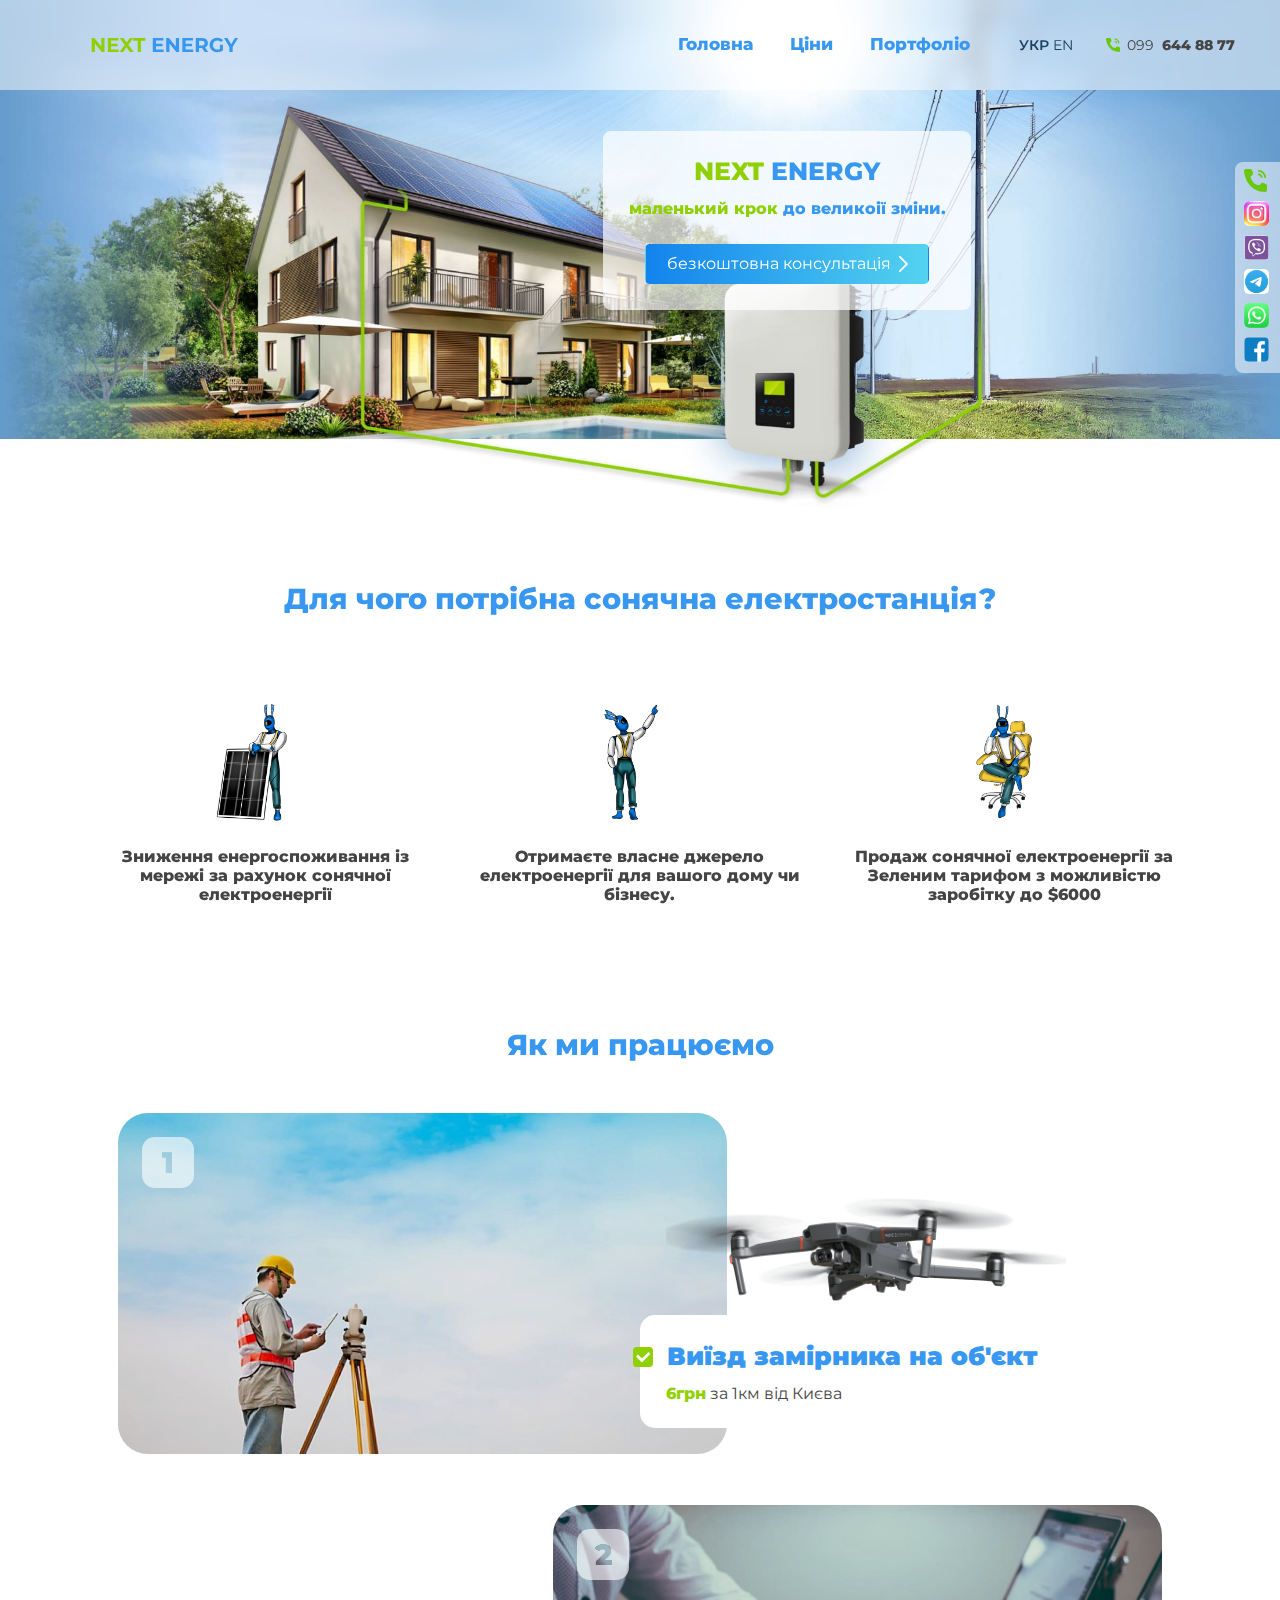
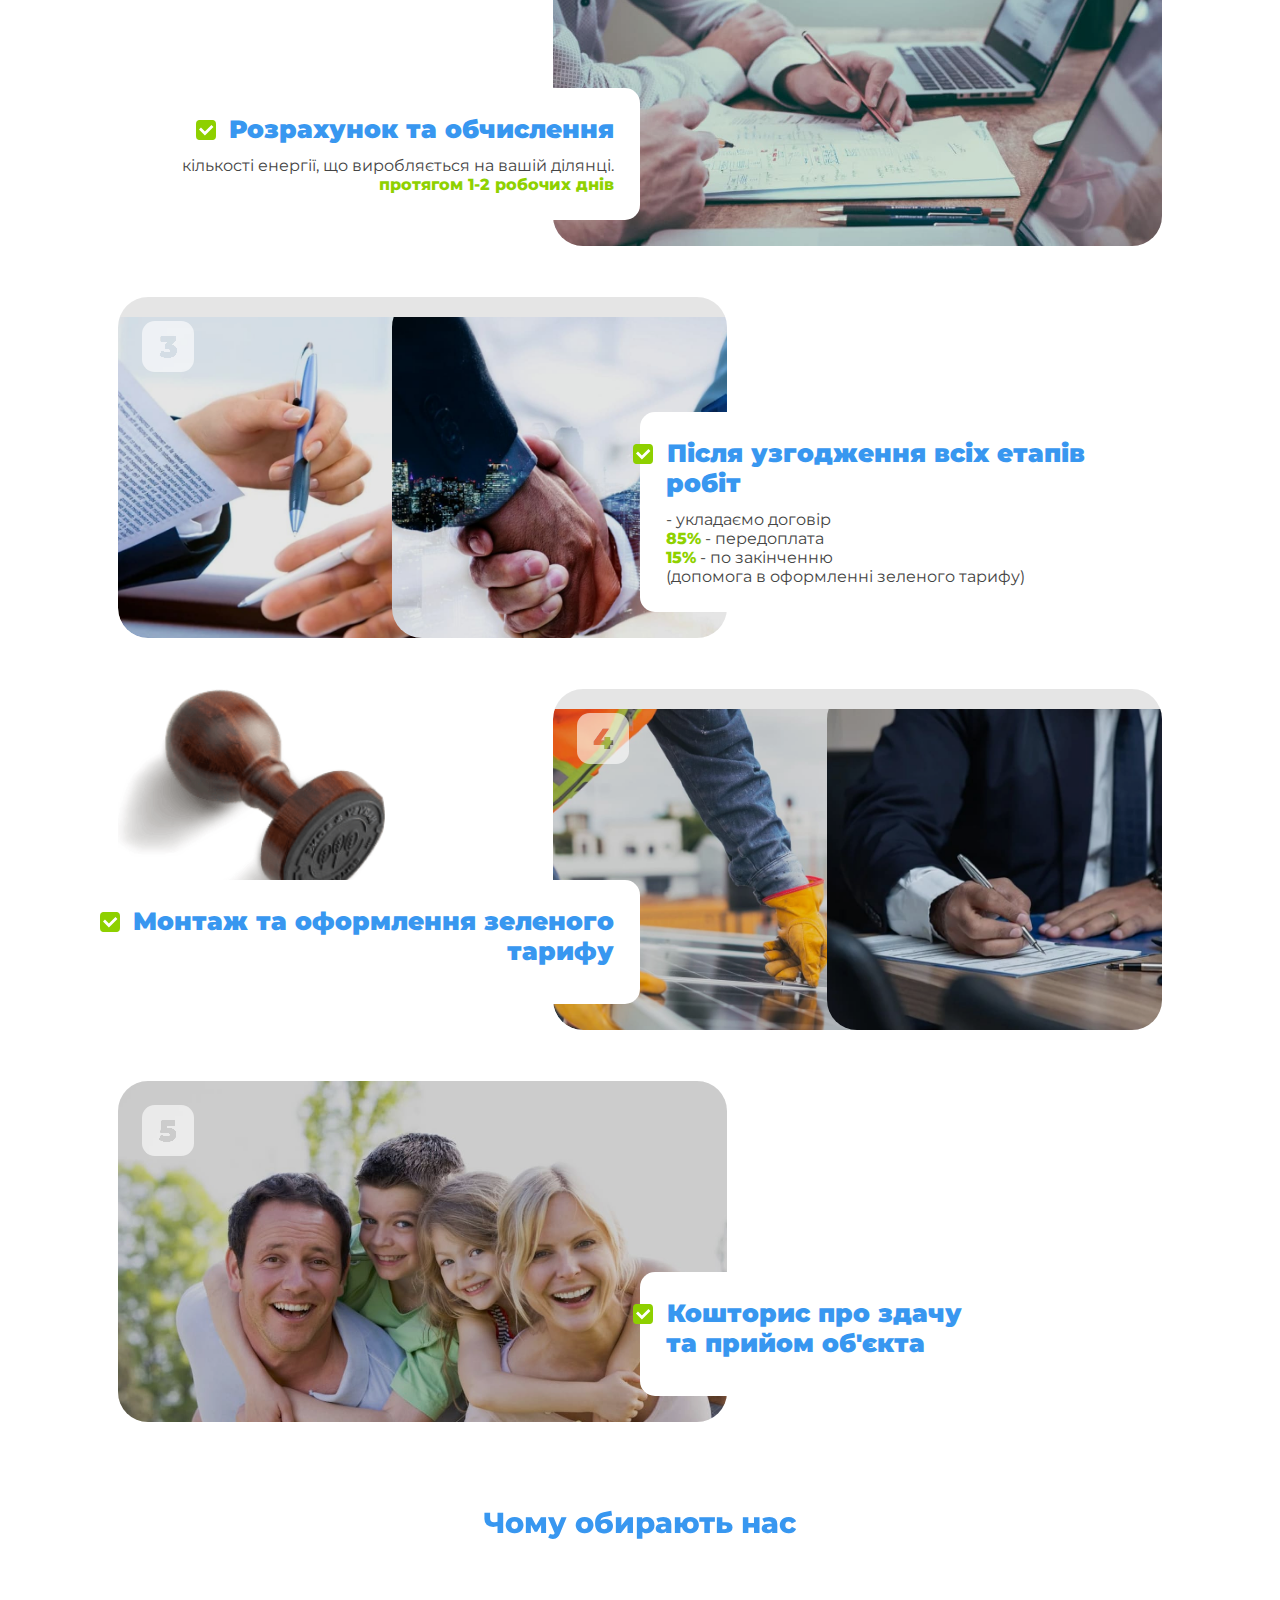
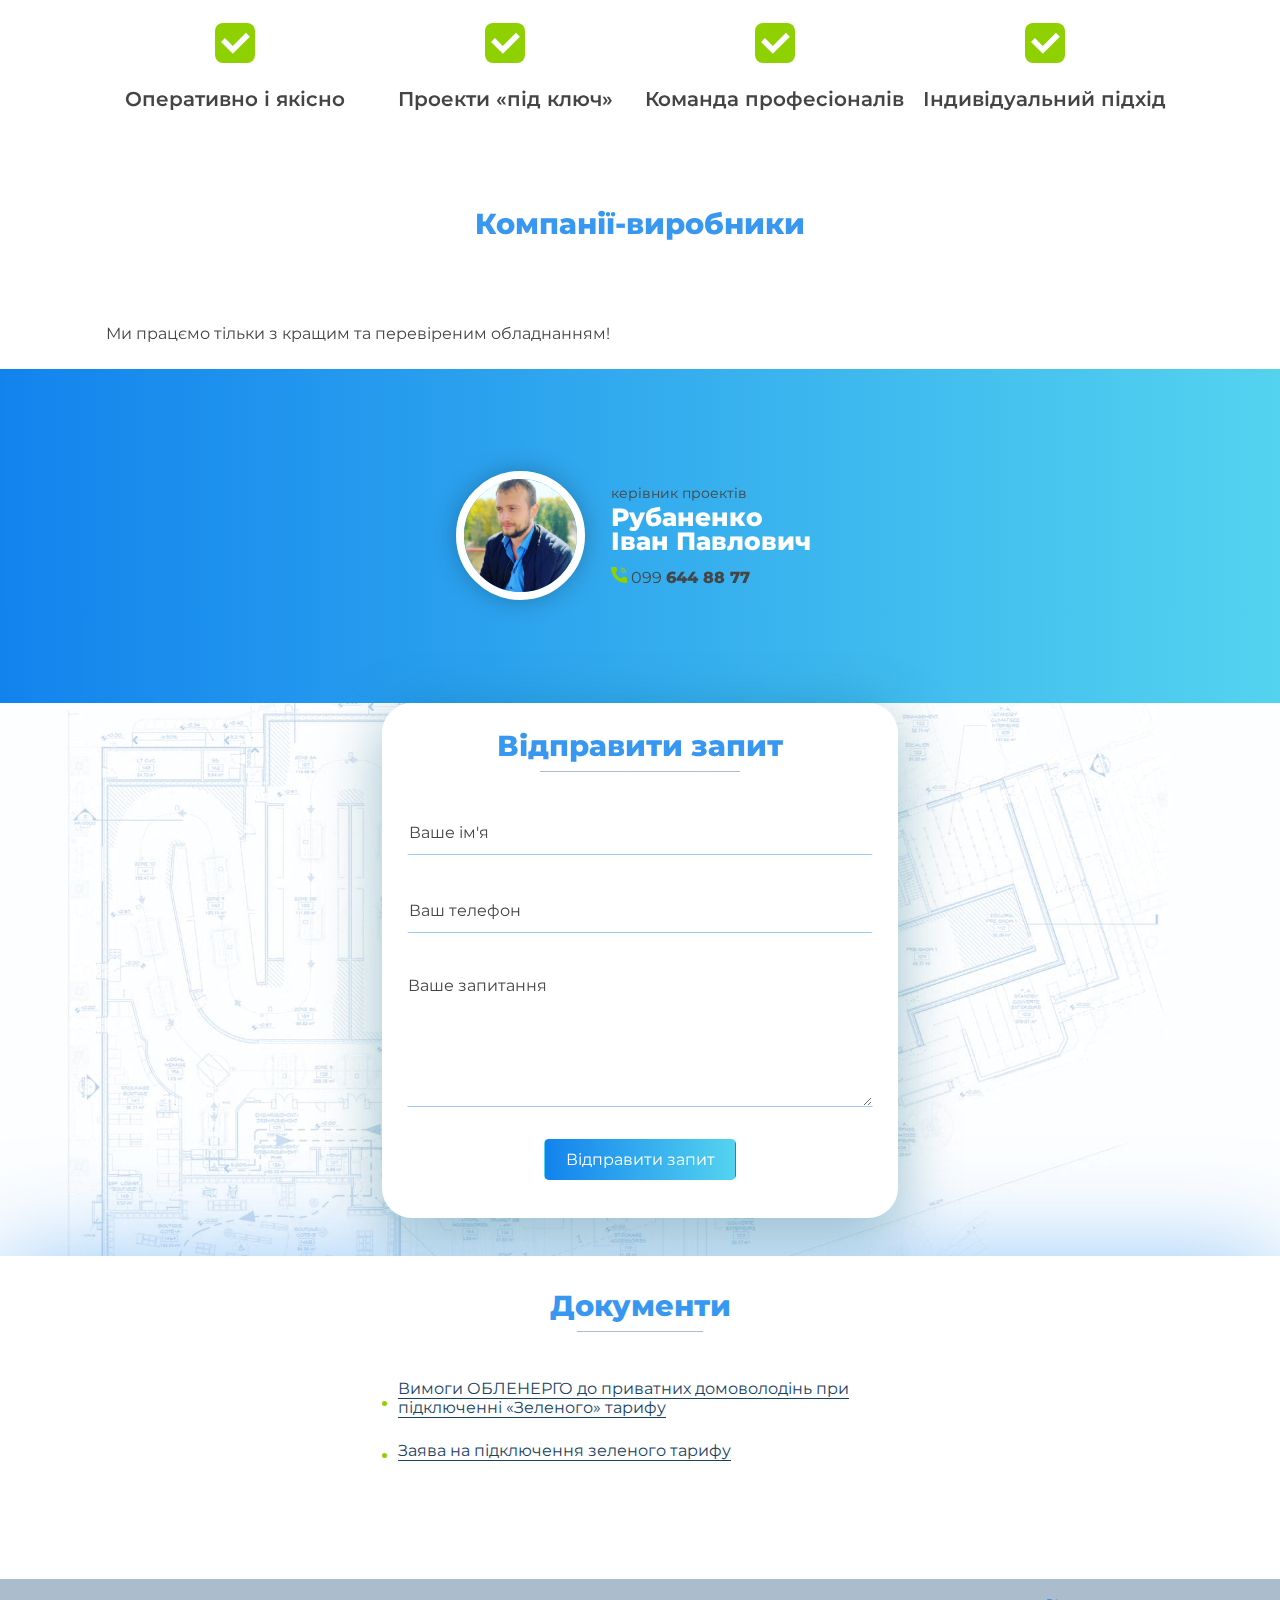
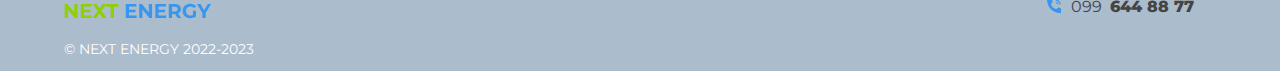
==== index.html @ d9a26729 "Update index.html" ====
<!DOCTYPE html>
<html lang="uk">
<head>
  <meta charset="UTF-8">
  <meta http-equiv="X-UA-Compatible" content="IE=edge">
  <meta name="viewport" content="width=device-width, initial-scale=1.0">
  <meta name="facebook-domain-verification" content="p7inprj3gr1d79l42xqrebylso6r18" />
  <title>next-energy</title>
  <meta name="description" content="Будівництво та оформлення зеленого тарифу у Києві та області. Введення в експлуатацію під ключ. ☎️ +38099-644-88-77" />
    <link rel="shortcut icon" href="./img/robot.png" type="image/x-icon">
  <link rel="stylesheet" href="css/vars.css">
  <link rel="stylesheet" href="css/base.css">
  <link rel="preconnect" href="https://fonts.googleapis.com">
  <link rel="preconnect" href="https://fonts.gstatic.com" crossorigin>
  <link href="https://fonts.googleapis.com/css2?family=Montserrat:wght@200;400;600;800&display=swap" rel="stylesheet">
  <!-- Meta Pixel Code -->
<script>
  !function(f,b,e,v,n,t,s)
  {if(f.fbq)return;n=f.fbq=function(){n.callMethod?
  n.callMethod.apply(n,arguments):n.queue.push(arguments)};
  if(!f._fbq)f._fbq=n;n.push=n;n.loaded=!0;n.version='2.0';
  n.queue=[];t=b.createElement(e);t.async=!0;
  t.src=v;s=b.getElementsByTagName(e)[0];
  s.parentNode.insertBefore(t,s)}(window, document,'script',
  'https://connect.facebook.net/en_US/fbevents.js');
  fbq('init', '769990697709358');
  fbq('track', 'PageView');
</script>
<noscript><img height="1" width="1" style="display:none"
  src="https://www.facebook.com/tr?id=769990697709358&ev=PageView&noscript=1"
/></noscript>
<!-- End Meta Pixel Code -->

  <script src="js/nextenergy.min.js"></script>
</head>
<body>
  <style type="text/css">
    #fader {position: fixed;pointer-events: none; top: 50vh; left: 0; width: 100%;height: 10%;z-index: -10;opacity:0;background: #fff;animation: pagefade .9s forwards;}
    @keyframes pagefade {0% {opacity: 1;z-index: 9999; top: 0;height: 100%;}  20% {opacity: 1;z-index: 9999;top: 0;height: 100%;}  95% {opacity: 0; z-index: 9999;top: 0; height: 100%;} 100% {opacity: 0; z-index: -10;
   position: absolute; height:10%; top: 50vh }}
 </style>
 <div id="fader"></div>

<header class=" _fix-up  __fff __opaq-05">
  <div class="wrap flex _jc-sb _srink  _ai-c ">
    <div class="header">

    
    <div class="header-logo">
      <div class="robot">
      <div class="robot-container">
          <div class="sprite"></div>
      </div>
    </div>
     <div class="logo xx-4 s-fit _pppp __x05"> <a href="/Iryna-Bryzhan.next-energy.github.io/index.html"><img src="img/logo2.svg" alt="logo"></a></div>
    </div>
    
  
<div class="menu-section">
  <div class="menu ">
    <a href="/Iryna-Bryzhan.next-energy.github.io/index.html" class="memu-item __t-brand">Головна</a>
    <a href="/Iryna-Bryzhan.next-energy.github.io/price.html" class="memu-item __t-brand">Ціни</a>
    <a href="/Iryna-Bryzhan.next-energy.github.io/portfolio.html" class="memu-item __t-brand">Портфоліо</a>
  </div>
<div class=" flex h6 _ai-c">
    <div class="langs">
      <a href="" class="_fw-b">УКР</a>
      <a href=""></a>
      <a href="">EN</a>
    </div>
    <a class="btn __t-base" href="tel:+380996448877"><img src="img/icon-phone.svg" alt=""> 099 <strong> 644 88 77</strong></a>
  </div>  
     
</div>

  <div class="container" onclick="myFunction(this)">
    <div class="bar1"></div>
    <div class="bar2"></div>
    <div class="bar3"></div>
    
  </div>
</div>
  </div>

  <div class="menu-burger __fff">
    <div class="menu-burger-item">
       <a href="/Iryna-Bryzhan.next-energy.github.io/index.html" class="memu-item __t-brand">Головна</a>
    <a href="/Iryna-Bryzhan.next-energy.github.io/price.html" class="memu-item __t-brand">Ціни</a>
    <a href="/Iryna-Bryzhan.next-energy.github.io/portfolio.html" class="memu-item __t-brand">Портфоліо</a>
    <div class="menu-burger-langs ">
      <a href="" class="_fw-b __t-brand">УКР</a>
      <a href=""></a>
      <a href="" class="_fw-b __t-brand">EN</a>
    </div>
    
    <section class="social __fff __opaq-05 sticky">
      <div class="social-item"> 
        <a class="call" href="tel:+380996448877"><img src="img/icon-phone.svg" alt="phone"></a>
        <a class="instagram-link" href="https://www.instagram.com/next.energy.ukraine/"><img src="img/instagram.jpeg" alt="Instagram"></a>
        <a class="viber-link" href="viber://pa?chatURI=nextenergy"><img src="img/viber.png" alt="Viber"></a>
        <a class="telegram-link" href="https://t.me/next_energy_bot"><img src="img/telegram.jpg.webp" alt="Telegram"></a>
        <a class="whatsapp-link" href="https://wa.me/380996448877"><img src="img/whatsapp.svg.png" alt="WhatsApp"></a>
        <a class="facebook-link" href="https://www.facebook.com/next.energy.ukraine/"><img src="img/facebook.svg.png" alt="Facebook"></a>
      </div>
    </section>

    </div>
  </div>
</header>


 <main>




   <div class="header header-1 _rel">
     <div class="_mt _rel s-abs flex _r-0 _l-0 _jc-c">
      <div class=" _rnd _pppp __x2 _mmmm __fff __opaq-07 s-fit s-gap-3 rellax " data-rellax-speed="-1.2">
        <div class="h5 __t-brand _fw-bb upp"><span class="__t-brand2 _fw-bb">next</span> energy</div>
        <div class="_mt p">
          <span class="__t-brand2 _fw-bb">маленький крок</span><span class="__t-brand fw800"> до великоії зміни.</span>    
        </div>
        <div class="_mt __x2 btn __brand p" onclick="document.querySelector('.bg.__brand').scrollIntoView({ behavior: 'smooth' })">безкоштовна консультація <svg viewBox="0 0 10 18"><use xlink:href="#icon-angle" stroke="#fff"></use></svg></div>
      </div>
    </div>
    <img src="img/hdr.jpg" alt="">
      
    <section class="social __fff __opaq-05 sticky">
    <div class="social-item"> 
      <a class="call" href="tel:+380996448877"><img src="img/icon-phone.svg" alt="phone"></a>
      <a class="instagram-link" href="https://www.instagram.com/next.energy.ukraine/"><img src="img/instagram.jpeg" alt="Instagram"></a>
      <a class="viber-link" href="viber://pa?chatURI=nextenergy"><img src="img/viber.png" alt="Viber"></a>
      <a class="telegram-link" href="https://t.me/next_energy_bot"><img src="img/telegram.jpg.webp" alt="Telegram"></a>
      <a class="whatsapp-link" href="https://wa.me/380996448877"><img src="img/whatsapp.svg.png" alt="WhatsApp"></a>
      <a class="facebook-link" href="https://www.facebook.com/next.energy.ukraine/"><img src="img/facebook.svg.png" alt="Facebook"></a>
    </div>
  </section>
   </div>



   <div class="maxw-l maxw-l _mb __x2">

    <div class="flex _col _mt blocks_wrap">
      <div class="_hdr __t-brand _fw-bb h4 _mb __x4">Для чого потрібна сонячна електростанція?</div>
    </div>
    <div class="reason">
      <div class="reason-item">
        <img src="img/2.png" alt="">
        <p>Зниження енергоспоживання із мережі за рахунок сонячної електроенергії</p>
      </div>

      <div class="reason-item">
        <img src="img/1 (1).png" alt="">
        <p>Отримаєте власне джерело електроенергії для вашого дому чи бізнесу.</p>
      </div>

      <div class="reason-item">
        <img src="img/6 (1).png" alt="">
        <p>Продаж сонячної електроенергії за Зеленим тарифом з можливістю заробітку до $6000</p>
      </div>
    </div>
    
   
    
    


     <div class="flex _col _mt blocks_wrap">
        <div class="_hdr __t-brand _fw-bb h4 _mb __x4">Як ми працюємо</div>

        <div class="pic_block">
          <div class="_ar-16x9 xx-12 s-8 l-7 h4">
            <img class="img rellax " data-rellax-xs-speed=".3" data-rellax-speed=".5" src="img/pic1.jpg" alt="">
          </div>
          <div class="_rnd _pppp __x2 _mb s-abs _r-0 s-5 l-6  __fff">
            <img src="img/copter.png" alt="" class="copter _abs _b-100 xx-9 rellax" data-rellax-xs-speed="-.9"  data-rellax-speed=".9" >
            <div class="h5 hdr __t-brand">Виїзд замірника на об'єкт</div>
            <div><span class="__t-brand2 _fw-bb">6грн</span> за 1км від Києва</div>
          </div>
        </div>

        <div class="pic_block">
          <div class="_ar-16x9 xx-12 s-8 l-7 h4">
            <img class="img rellax " data-rellax-xs-speed=".3" data-rellax-speed=".5" src="img/pic2.jpg" alt="">
          </div>
          <div class="_rnd _pppp __x2 _mb s-abs _r-0 s-5 l-6  __fff">
            <div class="h5 hdr __t-brand">Розрахунок та обчислення</div>
            <div>кількості енергії, що виробляється на вашій ділянці.
              <div class="__t-brand2 _fw-bb">протягом 1-2 робочих днів</div></div>
          </div>
        </div>

        <div class="pic_block">
          <img src="img/stamp.png" alt="" class="stamp _abs xx-4 s-3 rellax _zi-90 _t-100" data-rellax-speed=".8">
          <div class="_ar-16x9 xx-12 s-8 l-7 h4">
            <div class="img"><img class="rellax" data-rellax-xs-speed=".15" data-rellax-speed=".3" src="img/pic3a.jpg" alt=""></div>
            <div class="img" ><img class=" rellax " data-rellax-xs-speed=".2"  data-rellax-speed=".4" src="img/pic3b.jpg" alt=""></div>
          </div>
          <div class="_rnd _pppp __x2 _mb s-abs _r-0 s-5 l-6  __fff">
            <div class="h5 hdr __t-brand">Після узгодження всіх етапів робіт</div>
            <div>- укладаємо договір <br>
              <span class="__t-brand2 _fw-bb">85%</span> - передоплата
              <br>
              <span class="__t-brand2 _fw-bb">15%</span> - по закінченню
              <div>
              (допомога в оформленні зеленого тарифу)</div></div>
          </div>
        </div>

        <div class="pic_block">
          <div class="_ar-16x9 xx-12 s-8 l-7 h4">
            <div class="img"><img class="rellax" data-rellax-xs-speed=".15" data-rellax-speed=".3" src="img/pic4a.jpg" alt=""></div>
            <div class="img" ><img class=" rellax " data-rellax-xs-speed=".2"  data-rellax-speed=".4" src="img/pic4b.jpg" alt=""></div>
          </div>
          <div class="_rnd _pppp __x2 _mb s-abs _r-0 s-5 l-6  __fff">
            <div class="h5 hdr __t-brand">Монтаж та оформлення зеленого тарифу</div>
          </div>
        </div>

        <div class="pic_block">
          <div class="_ar-16x9 xx-12 s-8 l-7 h4">
            <img class="img rellax " data-rellax-xs-speed=".2" data-rellax-speed=".5" src="img/pic5.jpg" alt="">
          </div>
          <div class="_rnd _pppp __x2 _mb s-abs _r-0 s-5 l-6  __fff">
            <div class="h5 hdr __t-brand">Кошторис про здачу <br>та прийом об'єкта</div>
          </div>
        </div>

     </div>

     <div class="why">
       <div class="flex _col _mt blocks_wrap">
      <div class="_hdr __t-brand _fw-bb h4 _mb __x4">Чому обирають нас</div>
    </div>
    <div class="why-items">
      <div class="why-item">
        <img src="img/icon-check.svg" alt="verify">
        <p>Оперативно і якісно</p>
      </div>
      <div class="why-item">
        <img src="img/icon-check.svg" alt="verify">
        <p>Проекти «під ключ»</p>
      </div>
      <div class="why-item">
        <img src="img/icon-check.svg" alt="verify">
        <p>Команда професіоналів</p>
      </div>
      <div class="why-item">
        <img src="img/icon-check.svg" alt="verify">
        <p>Індивідуальний підхід</p>
      </div>

     </div>
    </div>

  <div class="partners">
        <div class="flex _col _mt blocks_wrap">
      <div class="_hdr __t-brand _fw-bb h4 _mb __x4">Компанії-виробники</div>
    </div>
    <p>Ми працємо тільки з кращим та перевіреним обладнанням!</p>  

    </div>

    </div>


   

   <div class="user_info bg __brand _py __x4">
     <div class="maxw-s">
       <div class="flex _jc-c _py __x4 _ai-c">
         <div class="_ar-1x1 av xx-3">
           <img src="img/IMG_7768.jpeg" alt="">
         </div>
         <div class="_ml _lh-15">
           <div class="h6">керівник проектів</div>
           <div class="_fw-bb __t-fff h5">Рубаненко</div>
           <div class="_fw-bb __t-fff h5 _mb">Іван Павлович</div>
           <a class="__t-base " href="tel:+380996448877"><svg viewBox="0 0 16 16" class="__t-brand2"><use xlink:href="#icon-phone"></use></svg> 099 <strong> 644 88 77</strong></a>
         </div>
       </div>
     </div>
   </div>

   <div class="map _pb __x3">
     <div class="maxw-s">
<form class="_pppp __x2 rellax" id="contact-form" data-rellax-speed=".2">
  <div class="_ta-c _mb">
    <div class="_hdr __ h4 __t-brand _fw-bb _ta-c">Відправити запит</div> 
  </div>
  <div class="_field">
    <input type="text" name="name" id="name" placeholder="Ваше ім'я" required>
    <label for="name">Ваше ім'я</label>
  </div>
  <div class="_field">
    <input type="text" name="phone" id="phone" placeholder="Ваш телефон" required>
    <label for="phone">Ваш телефон</label>
  </div>
  <div class="_field">
    <textarea name="question" id="question" cols="30" rows="5" placeholder="Ваше запитання"></textarea>
    <label for="question">Ваше запитання</label>
  </div>
  <div class="_ta-c">
    <button type="submit" class="_my btn __brand p">Відправити запит</button>
  </div>
</form>

     </div>
   </div>
   <div class="docs __fff">
      <div class="maxw-s">
        <div class="_ta-c">
          <div class="_hdr __ h4 __t-brand _fw-bb _ta-c">Документи</div> 
        </div>
          <ul class="_my __x3 __t-brand2 list">
            <!-- <li><a class="__" data-featherlight="iframe" data-featherlight-variant="iframe" data-featherlight-iframe-width="900"  data-featherlight-iframe-height="900" href="oblenergo_green.pdf">Вимоги ОБЛЕНЕРГО до приватних домоволодінь при підключенні
              «Зеленого» тарифу</a></li> -->
              <li><a class="__" data-featherlight="ajax" data-featherlight-variant="doc" data-featherlight-iframe-width="900"  data-featherlight-iframe-height="900" href="oblenergo_green.html">Вимоги ОБЛЕНЕРГО до приватних домоволодінь при підключенні
                «Зеленого» тарифу</a></li>
                <li><a class="__" target="_blank" href="https://docs.google.com/document/d/1Mb-MWVQxr9rbk8vyFFpfOOyeOWF85faG/edit?usp=sharing&ouid=102158791176863833656&rtpof=true&sd=true">Заява на підключення зеленого тарифу</a></li>
            </ul>
          <br><br><br>
      </div>
    </div>
  
 </main>
  <footer>
    <div class="footer _jc-sb">
      <div class="logo-footer"> <a href="/"><img src="img/logo2.svg" alt="logo"></a></div>
   
      <a class="btn footer-btn __t-base" href="tel:+380996448877"><svg viewBox="0 0 18 18"><use xlink:href="#icon-phone" fill="#3696F0"></use></svg> 099 <strong> 644 88 77</strong></a>
     
    </div>
     
    <div class="footer-text  _ai-c __t-fff"><div class="col h6">© NEXT ENERGY  2022-2023</div></div>

  </footer>
  <svg xmlns="http://www.w3.org/2000/svg" class="xx-hide">
    <symbol id="icon-logo" height="53" viewBox="0 0 53 53" width="53">
      <path d="M22.7531 46.2468V46.5499C22.7531 48.6735 24.6102 50.395 26.9012 50.395C29.1922 50.395 31.0493 48.6735 31.0493 46.5499V46.2468H22.7531Z"/>
      <path fill-rule="evenodd" clip-rule="evenodd" d="M15.5555 12.5615C15.2794 12.5615 15.0555 12.7854 15.0555 13.0615C15.0555 17.1559 18.3747 20.4751 22.4691 20.4751H24.9858C25.8942 21.9472 26.4012 23.6672 26.4012 25.4641V29.6605C26.4012 29.7 26.4058 29.7385 26.4145 29.7753C26.4057 29.9506 26.4013 30.1267 26.4013 30.3035V33.1108C26.4013 33.387 26.6251 33.6108 26.9013 33.6108C27.1774 33.6108 27.4013 33.387 27.4013 33.1108V30.3035C27.4013 28.5066 27.9082 26.7868 28.8166 25.3147H31.3209C35.4153 25.3147 38.7345 21.9955 38.7345 17.9011C38.7345 17.625 38.5106 17.4011 38.2345 17.4011H35.4691C31.4319 17.4011 28.1485 20.6281 28.0574 24.6434C27.8135 25.0245 27.5943 25.4213 27.4012 25.8312V25.4641C27.4012 23.4101 26.8019 21.447 25.7321 19.7839C25.6307 15.7779 22.3515 12.5615 18.321 12.5615H15.5555ZM29.5265 24.3147C30.3634 23.2838 31.4213 22.4222 32.6527 21.8064L34.0384 21.1136C34.2854 20.9901 34.3855 20.6898 34.262 20.4428C34.1386 20.1958 33.8382 20.0957 33.5912 20.2192L32.2055 20.912C31.1006 21.4645 30.1221 22.1961 29.2981 23.0615C30.0608 20.3716 32.5348 18.4011 35.4691 18.4011H37.7153C37.4602 21.7096 34.6948 24.3147 31.3209 24.3147H29.5265ZM21.597 16.0727C22.694 16.6212 23.6664 17.3463 24.4868 18.2036C23.7181 15.5231 21.2486 13.5615 18.321 13.5615H16.0747C16.3299 16.87 19.0953 19.4751 22.4691 19.4751H24.2757C23.4389 18.4444 22.3811 17.5827 21.1498 16.9671L19.7641 16.2742C19.5171 16.1507 19.417 15.8504 19.5404 15.6034C19.6639 15.3564 19.9643 15.2563 20.2113 15.3798L21.597 16.0727Z"/>
      <path d="M18.605 38.9875C18.605 38.4147 19.0693 37.9504 19.642 37.9504H34.1605C34.7333 37.9504 35.1976 38.4147 35.1976 38.9875C35.1976 39.5602 34.7333 40.0245 34.1605 40.0245H19.642C19.0693 40.0245 18.605 39.5602 18.605 38.9875Z"/>
      <path d="M14.8772 26.5796L14.8508 26.5436C13.058 24.0961 12 21.0842 12 17.8237C12 9.65336 18.8849 2.89059 27.1075 3.00134C35.2465 3.11096 41.8026 9.70987 41.8025 17.8237C41.8025 21.0842 40.7446 24.0961 38.9516 26.5436L38.9252 26.5796L38.6328 27.0641C36.1963 31.0993 34.7351 33.5193 34.0713 36.1604H35.1043C35.7566 33.7641 37.1447 31.4645 39.5848 27.4221L39.7583 27.1346C41.6723 24.5219 42.8025 21.3044 42.8025 17.8237C42.8026 9.15759 35.8017 2.11835 27.121 2.00143C18.3459 1.88324 11 9.09075 11 17.8237C11 21.3044 12.1303 24.5219 14.0441 27.1346L14.2174 27.4216C16.6577 31.4643 18.0459 33.764 18.6982 36.1604H19.7312C19.0675 33.5192 17.6062 31.0991 15.1694 27.0636L14.8772 26.5796Z"/>
      <path d="M18.605 43.1357C18.605 42.5629 19.0693 42.0986 19.642 42.0986H34.1605C34.7333 42.0986 35.1976 42.5629 35.1976 43.1357C35.1976 43.7084 34.7333 44.1727 34.1605 44.1727H19.642C19.0693 44.1727 18.605 43.7084 18.605 43.1357Z"/>
      
    </symbol>
    <symbol  id="icon-phone" width="16" height="16" viewBox="0 0 16 16" >
      <g><path d="m12.923 6.15405h-1.2309c-.0004-.4895-.1951-.95881-.5412-1.30493-.3462-.34613-.8155-.5408-1.30497-.54128v-1.23081c.81577.00097 1.59787.32547 2.17467.90231.5769.57685.9014 1.35893.9024 2.17471z"/><path d="m15.3846 6.15405h-1.2308c-.0013-1.14211-.4556-2.23707-1.2632-3.04466s-1.9026-1.26187-3.04467-1.26317v-1.230811c1.46847.001629 2.87627.585681 3.91467 1.624031 1.0383 1.03834 1.6224 2.44617 1.624 3.91461z"/><path d="m10.6663 11.3739 1.3785-1.3785c.1845-.18456.4191-.31093.6748-.36344.2556-.0525.5211-.02884.7634.06805l1.6788.67199c.2475.099.4596.2699.609.4906s.2292.4811.2292.7476v3.053c.0004.1815-.0362.3611-.1076.528-.0714.1668-.1761.3173-.3077.4422-.1315.125-.2872.2218-.4575.2845s-.3516.09-.5328.0802c-11.76781-.7324-14.144511-10.69946-14.58575835-14.5162-.02137085-.18659-.00299533-.3756.05391815-.55458.0569132-.178982.1510752-.343888.2762912-.483869.125217-.139981.278651-.251867.450209-.328297.171559-.0764303.35736-.11567367.54517-.1151488h2.99888c.26651-.00000856.52692.0798373.74762.2292378.2207.1494.39157.361502.49058.608943l.67141 1.678824c.09689.24233.12055.50776.06804.76341s-.17887.49027-.36344.67479l-1.37851 1.3785s.76433 5.37369 6.09749 6.04019z"/></g>
    </symbol>
    <symbol  id="icon-check" width="20" height="20" viewBox="0 0 20 20">
      <rect fill="#8ed000" height="20" rx="4" width="20"/><path d="m4.96794 7.55979-1.96794 1.96794 5.90384 5.90387 8.52776-8.52775-1.968-1.96794-6.55976 6.55979z" fill="#fff"/>
    </symbol>
    <symbol  id="icon-angle" width="10" height="18" viewBox="0 0 10 18" fill="none">
      <path d="M1.00001 17L9 9L1 1" stroke-width="2" stroke-linecap="round" stroke-linejoin="round"/>
      </symbol>
    </svg>
    <script src="js/script.js"></script>
    <script type="text/javascript">
  (function(d, w, s) {
	var widgetHash = 'ju004lp6l1tnwsk8mz7b', gcw = d.createElement(s); gcw.type = 'text/javascript'; gcw.async = true;
	gcw.src = '//widgets.binotel.com/getcall/widgets/'+ widgetHash +'.js';
	var sn = d.getElementsByTagName(s)[0]; sn.parentNode.insertBefore(gcw, sn);
  })(document, window, 'script');
</script>
</body>
</html>
---- css/vars.css ----
:root {
  --opaq-1:100%;
  --opaq-05:50%;
  --opaq-07:70%;
  --opaq: var(--opaq-1);

  --clr-fff: 0,0%,100%;
  --clr-txt: #444;
  --clr-input: #444;
  --rgb-brdr: 54 150 240;
  --clr-txt-lite: #777;
  --clr-active: rgb(24, 66, 100);
  --gap05x: .4rem;
  --gap: .8rem;
  --gap-: var(--gap);
  --gap2x: 1.6rem;
  --gap3x: 2.4rem;
  --gap4x: 3.2rem;

  --btn-rnd: .3em;   /* button radius */
  --block-rnd: 8px;   /* button radius */
  --btn-padding: .6em 1.3em;
  --btn-padding-equal: .6em;
  --btn-txt-clr: #fff;


  --hsl-l: 50%; 
  --hsl-base: 0, 0%;
  --hsl-brand: 209, 86%;
  --hsl-brand2: 79, 100%;
  --hsl-ok: 119, 100%;
  --hsl-err: 0, 82%;

  --hsl-base-l: 27%; 
  --hsl-brand-l: 58%; 
  --hsl-brand2-l: 41%; 
  --hsl-ok-l: 35%;
  --hsl-err-l: 50%;

  --size-h6-0: .8rem;
  --size-h6-1: .9rem;
  --size-base-0: .9rem;
  --size-base-1: 1rem;
  --size-h5-0: 1.25rem;
  --size-h5-1: 1.55rem;
  --size-h4-0: 1.6rem;
  --size-h4-1: 1.8rem;
  --size-h3-0: 1.9rem;
  --size-h3-1: 2.4rem;
  --size-h2-0: 2.4rem;
  --size-h2-1: 3rem;
  --size-h1-0: 3rem;
  --size-h1-1: 4rem;
}
/* @import url('https://fonts.googleapis.com/css2?family=Montserrat:wght@200...900&display=swap'); */
/* @import url('https://fonts.googleapis.com/css2?family=Montserrat:wght@200;400;600;800;900&display=swap'); */
/* @import url('https://fonts.googleapis.com/css2?family=Raleway:wght@200;400;600;800&display=swap'); */
/* body, div, div > *, p, input, select, textarea, a  */
* {font-family: 'Montserrat', sans-serif; font-weight: 400;}
/* * {font-family: 'Raleway', sans-serif;} */
._fw-l {font-weight: 200;}
._fw-m {font-weight: 400;}
._fw-b {font-weight: 600;}
._fw-bb, strong {font-weight: 800;}
---- css/base.css ----
[class*=__x]>:not([class*=__x]){--gap-:var(--gap)}._mmmm{margin:var(--gap-)}._ml{margin-left:var(--gap-)}._mr{margin-right:var(--gap-)}._mt{margin-top:var(--gap-)}._mb{margin-bottom:var(--gap-)}._my{margin-top:var(--gap-);margin-bottom:var(--gap-)}._mx{margin-right:var(--gap-);margin-right:var(--gap-)}.flex{display:flex;flex-wrap:wrap}.flex>*{padding-left:var(--gap);padding-right:var(--gap)}.flex._gap-0>*{padding-left:0;padding-right:0}.flex._gap-2>*{padding-left:calc(var(--gap)*2);padding-right:calc(var(--gap)*2)}._srink>*{flex:0 1 auto}._abs,._abs-fill{position:absolute}._abs-fill{top:0;left:0;bottom:0;right:0}._fix,._fix-down,._fix-up{position:fixed;z-index:500}._fix-up{top:0;width:100%}._fix-down{bottom:0;width:100%}._rel{position:relative}._sta{position:static}._fill>*{flex:1 1 auto}._col{flex-direction:column;flex-wrap:nowrap}._row{flex-direction:row}._flipcol{flex-direction:column-reverse;flex-wrap:nowrap}._fliprow{flex-direction:row-reverse}._jc-start{justify-content:flex-start}._jc-end{justify-content:flex-end}._jc-c{justify-content:center}._jc-sb{justify-content:space-between}._ai-c{align-items:center}._ai-start{align-items:flex-start}._ai-end{align-items:flex-end}.xx-hide{display:none}.xx-1{width:8.33%}.xx-2{width:16.66%}.xx-3{width:25%}.xx-4{width:33.33%}.xx-5{width:41.66%}.xx-6{width:50%}.xx-7{width:58.33%}.xx-8{width:66.66%}.xx-9{width:75%}.xx-10{width:83.33%}.xx-11{fwidth:91.66%}.xx-12{width:100%}@media (max-width:80em){.-xl-m0{margin:0px}.-xl-p0{padding:0px}.-xl-notext{letter-spacing:-0.6em;padding:var(--btn-padding-equal);color:transparent!important}}@media (max-width:64em){.-l-m0{margin:0px}.-l-p0{padding:0px}.-l-notext{letter-spacing:-0.6em;padding:var(--btn-padding-equal);color:transparent!important}}@media (max-width:48em){.-m-m0{margin:0px}.-m-p0{padding:0px}.-m-notext{letter-spacing:-0.6em;padding:var(--btn-padding-equal);color:transparent!important}}@media (max-width:35.5em){.-s-m0{margin:0px}.-s-p0{padding:0px}.-s-notext{letter-spacing:-0.6em;padding:var(--btn-padding-equal);color:transparent!important}}@media (max-width:22.5em){.-xs-m0{margin:0px}.-xs-p0{padding:0px}.-xs-notext{letter-spacing:-0.6em;padding:var(--btn-padding-equal);color:transparent!important}}@media (min-width:22.51em){.xs-m0{margin:0}.xs-p0{padding:0}.xs-hide{display:none}.xs-abs{position:absolute}.xs-rel{position:relative}.xs-show{display:block}.xs-fit{flex:0 1 auto;width:auto}.xs-fill{flex:1 1 auto}.xs-1{width:8.3333333333%}.xs-gap-1{margin-left:8.3333333333%}.xs-2{width:16.6666666667%}.xs-gap-2{margin-left:16.6666666667%}.xs-3{width:25%}.xs-gap-3{margin-left:25%; }.xs-4{width:33.3333333333%}.xs-gap-4{margin-left:33.3333333333%}.xs-5{width:41.6666666667%}.xs-gap-5{margin-left:41.6666666667%}.xs-6{width:50%}.xs-gap-6{margin-left:50%}.xs-7{width:58.3333333333%}.xs-gap-7{margin-left:58.3333333333%}.xs-8{width:66.6666666667%}.xs-gap-8{margin-left:66.6666666667%}.xs-9{width:75%}.xs-gap-9{margin-left:75%}.xs-10{width:83.3333333333%}.xs-gap-10{margin-left:83.3333333333%}.xs-11{width:91.6666666667%}.xs-gap-11{margin-left:91.6666666667%}.xs-12{width:100%}.xs-gap-12{margin-left:100%}}@media (min-width:35.51em){.s-m0{margin:0}.s-p0{padding:0}.s-hide{display:none}.s-abs{position:absolute}.s-rel{position:relative}.s-show{display:block}.s-fit{flex:0 1 auto;width:auto}.s-fill{flex:1 1 auto}.s-1{width:8.3333333333%}.s-gap-1{margin-left:8.3333333333%}.s-2{width:16.6666666667%}.s-gap-2{margin-left:16.6666666667%}.s-3{width:25%}.s-gap-3{margin-left:25%}.s-4{width:33.3333333333%}.s-gap-4{margin-left:33.3333333333%}.s-5{width:41.6666666667%}.s-gap-5{margin-left:41.6666666667%}.s-6{width:50%}.s-gap-6{margin-left:50%}.s-7{width:58.3333333333%}.s-gap-7{margin-left:58.3333333333%}.s-8{width:66.6666666667%}.s-gap-8{margin-left:66.6666666667%}.s-9{width:75%}.s-gap-9{margin-left:75%}.s-10{width:83.3333333333%}.s-gap-10{margin-left:83.3333333333%}.s-11{width:91.6666666667%}.s-gap-11{margin-left:91.6666666667%}.s-12{width:100%}.s-gap-12{margin-left:100%}}@media (min-width:48.01em){.m-m0{margin:0}.m-p0{padding:0}.m-hide{display:none}.m-abs{position:absolute}.m-rel{position:relative}.m-show{display:block}.m-fit{flex:0 1 auto;width:auto}.m-fill{flex:1 1 auto}.m-1{width:8.3333333333%}.m-gap-1{margin-left:8.3333333333%}.m-2{width:16.6666666667%}.m-gap-2{margin-left:16.6666666667%}.m-3{width:25%}.m-gap-3{margin-left:25%}.m-4{width:33.3333333333%}.m-gap-4{margin-left:33.3333333333%}.m-5{width:41.6666666667%}.m-gap-5{margin-left:41.6666666667%}.m-6{width:50%}.m-gap-6{margin-left:50%}.m-7{width:58.3333333333%}.m-gap-7{margin-left:58.3333333333%}.m-8{width:66.6666666667%}.m-gap-8{margin-left:66.6666666667%}.m-9{width:75%}.m-gap-9{margin-left:75%}.m-10{width:83.3333333333%}.m-gap-10{margin-left:83.3333333333%}.m-11{width:91.6666666667%}.m-gap-11{margin-left:91.6666666667%}.m-12{width:100%}.m-gap-12{margin-left:100%}}@media (min-width:64.01em){.l-m0{margin:0}.l-p0{padding:0}.l-hide{display:none}.l-abs{position:absolute}.l-rel{position:relative}.l-show{display:block}.l-fit{flex:0 1 auto;width:auto}.l-fill{flex:1 1 auto}.l-1{width:8.3333333333%}.l-gap-1{margin-left:8.3333333333%}.l-2{width:16.6666666667%}.l-gap-2{margin-left:16.6666666667%}.l-3{width:25%}.l-gap-3{margin-left:25%}.l-4{width:33.3333333333%}.l-gap-4{margin-left:33.3333333333%}.l-5{width:41.6666666667%}.l-gap-5{margin-left:41.6666666667%}.l-6{width:50%}.l-gap-6{margin-left:50%}.l-7{width:58.3333333333%}.l-gap-7{margin-left:58.3333333333%}.l-8{width:66.6666666667%}.l-gap-8{margin-left:66.6666666667%}.l-9{width:75%}.l-gap-9{margin-left:75%}.l-10{width:83.3333333333%}.l-gap-10{margin-left:83.3333333333%}.l-11{width:91.6666666667%}.l-gap-11{margin-left:91.6666666667%}.l-12{width:100%}.l-gap-12{margin-left:100%}}@media (min-width:80.01em){.xl-m0{margin:0}.xl-p0{padding:0}.xl-hide{display:none}.xl-abs{position:absolute}.xl-rel{position:relative}.xl-show{display:block}.xl-fit{flex:0 1 auto;width:auto}.xl-fill{flex:1 1 auto}.xl-1{width:8.3333333333%}.xl-gap-1{margin-left:8.3333333333%}.xl-2{width:16.6666666667%}.xl-gap-2{margin-left:16.6666666667%}.xl-3{width:25%}.xl-gap-3{margin-left:25%}.xl-4{width:33.3333333333%}.xl-gap-4{margin-left:33.3333333333%}.xl-5{width:41.6666666667%}.xl-gap-5{margin-left:41.6666666667%}.xl-6{width:50%}.xl-gap-6{margin-left:50%}.xl-7{width:58.3333333333%}.xl-gap-7{margin-left:58.3333333333%}.xl-8{width:66.6666666667%}.xl-gap-8{margin-left:66.6666666667%}.xl-9{width:75%}.xl-gap-9{margin-left:75%}.xl-10{width:83.3333333333%}.xl-gap-10{margin-left:83.3333333333%}.xl-11{width:91.6666666667%}.xl-gap-11{margin-left:91.6666666667%}.xl-12{width:100%}.xl-gap-12{margin-left:100%}}.__t-base{--hsl-t:var(--hsl-base-l)}.__t-brand{--hsl-t:var(--hsl-brand-l)}.__t-brand2{--hsl-t:var(--hsl-brand2-l)}.__t-ok{--hsl-t:var(--hsl-ok-l)}.__t-err{--hsl-t:var(--hsl-err-l)}._lite{--hsl-l2:calc(var(--hsl-l) + 10%)}._liter{--hsl-l2:calc(var(--hsl-l) + 20%)}._litest{--hsl-l2:calc(var(--hsl-l) + 30%)}._dark{--hsl-l2:calc(var(--hsl-l) - 10%)}._darker{--hsl-l2:calc(var(--hsl-l) - 20%)}._darkest{--hsl-l2:calc(var(--hsl-l) - 30%)}.__t-fff,.btn.__fff._brdr{color:hsl(var(--clr-fff),var(--opaq))}.__t-base,.btn.__base._brdr{color:hsl(var(--hsl-base),var(--hsl-l2,var(--hsl-t)),var(--opaq))}.__t-brand,.btn.__brand._brdr{color:hsl(var(--hsl-brand),var(--hsl-l2,var(--hsl-t)),var(--opaq))}.__t-brand2,.btn.__brand2._brdr{color:hsl(var(--hsl-brand2),var(--hsl-l2,var(--hsl-t)),var(--opaq))}.__t-ok,.btn.__ok._brdr{color:hsl(var(--hsl-ok),var(--hsl-l2,var(--hsl-t)),var(--opaq))}.__t-err,.btn.__err._brdr{color:hsl(var(--hsl-err),var(--hsl-l2,var(--hsl-t)),var(--opaq))}.__fff{background:hsl(var(--clr-fff),var(--opaq))}.__base{background:hsl(var(--hsl-base),var(--hsl-l2,var(--hsl-l)),var(--opaq))}.__brand{background:hsl(var(--hsl-brand),var(--hsl-l2,var(--hsl-l)),var(--opaq))}.__brand2{background:hsl(var(--hsl-brand2),var(--hsl-l2,var(--hsl-l)),var(--opaq))}.__ok{background:hsl(var(--hsl-ok),var(--hsl-l2,var(--hsl-l)),var(--opaq))}.__err{background:hsl(var(--hsl-err),var(--hsl-l2,var(--hsl-l)),var(--opaq))}.__opaq-05{--opaq:var(--opaq-05)}.__opaq-07{--opaq:var(--opaq-07)}[class*=__opaq-]>*{--opaq:var(--opaq-1)}[class*=__t-]>svg,svg[class*=__t-]{fill:currentColor;height:1em}.btn{padding:var(--btn-padding-equal);display:inline-flex;user-select:none;cursor:pointer;transition:all ease 0.3s;white-space:nowrap;border:transparent 1px solid;border-radius:var(--btn-rnd);color:inherit;gap:0.5em;align-items:center}.btn img,.btn svg{height:1em}.btn:not(._brdr):not([class*=__t-]):not([class*=_lite]){color:var(--btn-txt-clr)}.btn:not(.icon-){padding:var(--btn-padding)}.btn:hover{filter:brightness(1.05)}[class*=__t-] ._brdr{border-color:currentColor}label{vertical-align:middle;line-height:1em;text-align:left;color:var(--clr-txt-lite);display:inline-block}label:before{content:"";display:inline-block;vertical-align:middle;height:100%}input:not([type=submit]):not([type=radio]):not([type=checkbox]):not([type=button]),select,textarea{-webkit-appearance:none;box-shadow:none}input:not([type=submit]):not([type=button]),select,textarea{border-color:transparent;border-bottom:1px solid rgb(var(--rgb-brdr)/50%);font-size:inherit;background:transparent;color:var(--clr-input);line-height:1.5em;width:100%;padding:var(--btn-padding-equal) 0px;transition:border ease-in-out 0.15s;overflow:hidden}input:not([type=submit]):not([type=button]):focus,select:focus,textarea:focus{outline:0;border-bottom-color:rgb(var(--rgb-brdr)/100%)}input:not([type=submit]):not([type=button]):focus::-webkit-input-placeholder,select:focus::-webkit-input-placeholder,textarea:focus::-webkit-input-placeholder{font-size:0px}input:not([type=submit]):not([type=button]):focus:-ms-input-placeholder,select:focus:-ms-input-placeholder,textarea:focus:-ms-input-placeholder{font-size:0px}input:not([type=submit]):not([type=button])::-webkit-input-placeholder,select::-webkit-input-placeholder,textarea::-webkit-input-placeholder{color:var(--clr-brdr);text-overflow:ellipsis;line-height:normal}input:not([type=submit]):not([type=button]):-ms-input-placeholder,select:-ms-input-placeholder,textarea:-ms-input-placeholder{color:var(--clr-brdr);text-overflow:ellipsis;line-height:normal}._field{padding:1rem 0;position:relative}._field>:focus+label,._field>:not(:placeholder-shown)+label{transform:translateY(0.1em) scale(0.8);opacity:1}._field label{position:absolute;top:0.5em;left:0;pointer-events:none;transform-origin:0 0;transition:all 0.1s ease-in-out;opacity:0}.btn,input,select,textarea{padding:var(--btn-padding-equal) 0}*{box-sizing:border-box}main{flex:1}a{text-decoration:none;color:inherit}iframe,img,video{max-width:100%}._rnd{border-radius:var(--block-rnd)}._t-0{top:0%}._b-0{bottom:0%}._l-0{left:0%}._r-0{right:0%}._x-0{right:0%;left:0%}._y-0{top:0%;bottom:0%}._r-100{right:100%}._l-100{left:100%}._t-100{top:100%}._b-100{bottom:100%}._rtl{direction:rtl}._ta-c{text-align:center}._zi-10{z-index:10}._zi-90{z-index:90}._zi-100{z-index:100}._ar-8x3:before{padding-top:37.5%}._ar-11x4:before{padding-top:27.5%}._ar-4x1:before{padding-top:25%}._ar-3x1:before{padding-top:33%}._ar-2x1:before{padding-top:50%}._ar-16x9:before{padding-top:56%}._ar-4x3:before{padding-top:75%}._ar-1x1:before{padding-top:100%}._ar-1x2:before{padding-top:200%}._ar-3x4:before{padding-top:133%}._ar-3x5:before{padding-top:166%}._lh-12{line-height:1.2em}._lh-15{line-height:1.5em}[class*=_ar-]{position:relative}[class*=_ar-]:before{content:"";display:block}[class*=_ar-]>*{position:absolute;width:100%;top:0;left:0;height:100%;object-fit:cover}.__{border-bottom:currentColor 1px solid}._pppp{padding:var(--gap-)}._pl{padding-left:var(--gap-)}._pr{padding-right:var(--gap-)}._pt{padding-top:var(--gap-)}._pb{padding-bottom:var(--gap-)}._py{padding-top:var(--gap-);padding-bottom:var(--gap-)}._px{padding-right:var(--gap-);padding-right:var(--gap-)}.__x05{--gap-:var(--gap05x)}.__x2{--gap-:var(--gap2x)}.__x3{--gap-:var(--gap3x)}.__x4{--gap-:var(--gap4x)}.h1,h1{font-size:var(--size-h1)}.h2,h2{font-size:var(--size-h2)}.h3,h3{font-size:var(--size-h3)}.h4,h4{font-size:var(--size-h4)}.h5,h5{font-size:var(--size-h5)}.p,p{font-size:var(--size-base)}.h6,h6{font-size:var(--size-h6)}:root{--size-h6:var(--size-h6-0);--size-base:var(--size-base-0);--size-h5:var(--size-h5-0);--size-h4:var(--size-h4-0);--size-h3:var(--size-h3-0);--size-h2:var(--size-h2-0);--size-h1:var(--size-h1-0)}@media screen and (min-width:25rem) and (max-width:80rem){:root{--size-h6:clamp(var(--size-h6-0),0.17vw + 0.76rem,var(--size-h6-1));--size-base:clamp(var(--size-base-0),0.34vw + 0.91rem,var(--size-base-1));--size-h5:clamp(var(--size-h5-0),0.61vw + 1.1rem,var(--size-h5-1));--size-h4:clamp(var(--size-h4-0),1vw + 1.31rem,var(--size-h4-1));--size-h3:clamp(var(--size-h3-0),1.56vw + 1.56rem,var(--size-h3-1));--size-h2:clamp(var(--size-h2-0),2.38vw + 1.85rem,var(--size-h2-1));--size-h1:clamp(var(--size-h1-0),3.54vw + 2.17rem,var(--size-h1-1))}}@media screen and (min-width:80rem){:root{--size-h6:var(--size-h6-1);--size-base:var(--size-base-1);--size-h5:var(--size-h5-1);--size-h4:var(--size-h4-1);--size-h3:var(--size-h3-1);--size-h2:var(--size-h2-1);--size-h1:var(--size-h1-1)}}@keyframes tr_l{0%{transform:translateX(-100%);opacity:0}to{transform:translateX(0%);opacity:1}}@keyframes tr_r{0%{transform:translateX(100%);opacity:0}to{transform:translateX(0%);opacity:1}}.with-featherlight .flex_wrap{transition:transform cubic-bezier(0.39,0.01,0.12,1.05) 0.25s}.menu_r .fl-content{right:0;animation:tr_r 0.3s cubic-bezier(0.39,0.575,0.565,1) both}.menu_l .fl-content{left:0;animation:tr_l 0.3s cubic-bezier(0.39,0.575,0.565,1) both}.fl-content .nav{height:100%;width:100%;overflow-y:auto;padding:2rem 0;margin:0;flex-wrap:nowrap}.fl-content .nav a,.fl-content .nav span{white-space:normal;padding-left:calc(var(--gap)/2);border-bottom:rgba(0,0,0,0.1) 1px solid}.fl-content .nav ._sub{visibility:visible;opacity:1;padding:0 0 var(--gap) 0;margin:0;position:static;z-index:1;display:block}.fl-content .nav ._sub li a,.fl-content .nav ._sub li span{display:block;margin:0;padding-left:var(--gap)}.fl{white-space:nowrap;height:100vh;position:fixed;text-align:center;top:0;right:0;bottom:0;left:0;z-index:10000}.fl.preload .fl-content{opacity:0}.fl.preload .fl-image{opacity:0}.fl:before{content:"";display:inline-block;height:100%;vertical-align:middle}.fl:after{content:"";position:fixed;width:100%;height:100%;left:0px;top:0px;background:#000;opacity:0.3}.fl .fl-content .nav+.txt_r{display:block;text-align:left}.fl._sub{background-color:inherit;position:absolute;top:100%;height:auto}.fl._sub:after{display:none}.fl._sub .fl-content{position:absolute;left:0px;width:100%;height:auto;background-color:inherit;max-height:initial}.fl-loading .fl-content{opacity:0}.pop_search .fl-content{padding:0}.fl-content{right:0;opacity:1;transform-origin:center;z-index:1;transition:all ease-in-out 0.2s;box-shadow:0px 0px 20px rgba(0,0,0,0.4);position:relative;text-align:left;vertical-align:middle;display:inline-block;overflow:auto;padding:25px;max-height:95%;max-width:100%;background:#fff;white-space:normal}.fl-content [class*=_nav] a:hover{background:transparent}.fl-content [class*=r_sub]{border-top:none;border-bottom:rgba(0,0,0,0.2) 1px solid}.fl-content [class*=r_sub]:hover:before{content:"";position:absolute;top:-4px;width:100%;border-top:#fff 4px solid}.fl-content ._vr_sub{border:none!important;margin:0 0 var(--gap) calc(var(--gap)*2);font-size:0.9em}.fl-content ._vr_sub ._nav{font-size:0.9em;margin:0 0 var(--gap) calc(var(--gap)*2);padding:0}.fl-image[style]{opacity:1}.fl-image{display:inline-block;vertical-align:middle;transform-origin:center;max-width:90vw;max-height:90vh;display:inline-block;opacity:0;width:auto}.fl-next,.fl-previous{position:absolute;width:75px;transition:all ease-in-out 0.3s;text-align:center;opacity:0;background:rgba(255,255,255,0.45) url("data:image/svg+xml,%3Csvg xmlns='http://www.w3.org/2000/svg' viewBox='0 0 16 32'%3E%3Cpath d='M1.6 16l-.1.1.4.2L13.5 31l1-.6L3 16 14.5 1.6l-1-.6L1.9 15.7l-.4.2.1.1z' fill-rule='evenodd' clip-rule='evenodd' fill='%23000'/%3E%3C/svg%3E") 50% no-repeat;background-size:50px 50px;z-index:1000;cursor:pointer;top:25px;bottom:25px}.fl-next:before,.fl-previous:before{content:"";display:inline-block;height:100%;vertical-align:middle}.fl-next img,.fl-previous img{display:none!important}.fl-next span,.fl-previous span{vertical-align:middle;display:inline-block;text-shadow:none;font-family:LineAwesome;font-size:0px;color:#333;text-shadow:none}.fl-next span:before,.fl-previous span:before{font-size:50px}.fl-next:hover,.fl-previous:hover{opacity:1;width:100px}.fl-next{right:25px;transform:rotate(180deg)}.fl-previous{left:25px}.fl-close-icon{top:10px;right:10px;z-index:100;line-height:25px;width:25px;outline:none;position:absolute;cursor:pointer;border:none;background:transparent;cursor:pointer}.fl.pop_menu .fl-content{height:100vh;background:#fff;position:absolute;max-height:100vh;width:280px}.menu_fixed .fl-content .hdr_btns{white-space:nowrap;width:100%;text-align:center;margin:30px 0 -30px 0px}.menu_fixed .fl-content .hdr_btns>*{display:inline-block;vertical-align:middle}.fl.pop_search .fl-content{left:0;right:0;background:#EAEAEA;margin:0;position:absolute;overflow:visible}.fl.pop_search .fl-content:before{content:"";background:inherit;width:20px;height:20px;transform:rotate(90deg) skew(30deg,30deg);position:absolute;top:-2px;right:110px}.fl.pop_search .fl-content .fl-close{top:50%;right:5px;transform:translateY(-50%);font-size:1rem;right:1rem}.fl.pop_search .fl-content ._abs_full{white-space:nowrap;z-index:0}.fl.pop_search .fl-content ._abs_full>*{display:inline-block;vertical-align:middle}.fl.pop_search .fl-content input{background:inherit;z-index:1;padding:calc(var(--gap)*2);border:none}.fl.pop_search .fl-content input:focus+div{opacity:0}.fl-content #mainmenu{flex-direction:column}body{margin:0;display:flex;flex-direction:column;min-height:100vh;background:#FFF;color:var(--clr-txt)}header{-webkit-backdrop-filter:blur(10px);backdrop-filter:blur(10px);font-size:0}.header{overflow:hidden;}.header>.flex{z-index:100}.header>img{min-width:200%;left:-55%;position:relative}.blocks_wrap{counter-reset:section}.pic_block{flex-wrap:wrap;display:flex;align-items:flex-end;position:relative}.pic_block [class*=_ar-]:after{z-index:100;position:absolute;background:rgba(255,255,255,0.6);padding:0.5rem;font-weight:800;min-width:1.25em;text-align:center;counter-increment:section;content:counter(section);top:1.5rem;left:1.5rem;border-radius:0.8rem;mix-blend-mode:lighten}.pic_block .hdr{margin:0 0 var(--gap) 0;font-weight:900;position:relative}.pic_block .hdr:before{content:"";position:relative;top:0.1em;margin-left:calc(-1.3*var(--gap2x));margin-right:0.5em;display:inline-block;width:0.9em;height:0.8em;background:url(../img/icon-check.svg) 50% no-repeat;background-size:contain}.pic_block [class*=_ar-]{border-radius:30px;overflow:hidden}.pic_block [class*=_ar-]:before{z-index:1;position:relative;background:rgba(0,0,0,0.1)}.pic_block ._rnd{right:0%;border-radius:15px;z-index:100}.pic_block:nth-child(odd){flex-direction:row-reverse}.pic_block:nth-child(odd) ._rnd{right:auto;left:0%}a{color:var(--clr-active)}.rellax{transition:transform 1.2s ease}[class*=_ar-] img.rellax:last-child:first-child{height:auto!important;min-width:110%!important}[class*=_ar-] .img+.img,[class*=_ar-] .img:first-child:not(:last-child){height:100%;width:60%!important;border-radius:inherit;overflow:hidden;position:absolute;height:100%}[class*=_ar-] .img+.img{left:45%}[class*=_ar-] .img img{position:absolute;top:6%;left:-10%}.av{border-radius:50%;padding:0px;overflow:hidden;border:#fff 8px solid;box-shadow:0px 0px 24px rgba(0,0,0,0.25)}.bg.__brand,.btn.__brand{background-image:linear-gradient(90deg,rgba(84,211,239,0),#54d3ef)}.list li{list-style-type:none;position:relative;padding:0 0 1.5em 1em}.list li:before{position:absolute;left:0;border-radius:5px;width:5px;height:5px;top:50%;margin-top:-9px;content:"";background:hsl(var(--hsl-brand2),var(--hsl-l2,var(--hsl-t)),100%)}footer{background:#ABBCCC;position:relative;z-index:2}footer .logo svg{fill:#fff;width:2rem}._hdr{display:flex;flex-direction:column;align-items:center;border-bottom:none;display:inline-block;text-align:center}._hdr.__{display:inline-block;text-align:center}._hdr.__:after{content:"";display:block;width:70%;margin:0.5rem auto;border-bottom:#ABBCCC 1px solid}.map{background:url(../img/bg_map.jpg) 50% 50%;background-size:cover;position:relative;z-index:0}.map:before{position:absolute;content:"";width:100%;background:#333;top:100%;height:30%;z-index:-1;box-shadow:0px 0px 100px rgba(54,150,240,0.5)}.map form{border-radius:30px;background:#fff;box-shadow:0px 14px 60px rgba(0,96,126,0.4)}.docs{padding:2rem 0 0 0;position:relative;z-index:1}.fl.iframe .fl-content{padding:0px;overflow:hidden}.fl.doc .fl-content{max-width:900px;max-height:100vh}.fl.doc .fl-content .fl-close-icon{position:fixed;font-size:1/5rem;right:1rem}.with-featherlight{overflow:hidden}[class*=maxw-]{margin-left:auto;margin-right:auto;padding:0 var(--gap)}.maxw-xs{max-width:22.5em}.maxw-s{max-width:35.5em}.maxw-m{max-width:48em}.maxw-l{max-width:70em}.maxw-xl{max-width:80em}@media (max-width:35.5em){.header ._rnd{margin-bottom:-6rem}}@media (min-width:35.5em){.header>img{min-width:150%;left:-23%}.pic_block{padding-bottom:var(--gap4x)}.pic_block:nth-child(odd) ._rnd{text-align:right}}@media screen and (min-width:48em){[class*=maxw-]{padding:0 calc(var(--gap)*2)}}@media (min-width:64em){.header>img{min-width:120%;left:-13%}}@media (min-width:80em){.header>img{min-width:100%;left:0%}}
.s-gap-3{
  margin-top: -5%;
}
.sprite {
    width: 63.66px; /* ширина однієї картинки в спрайті */
    height: 90px; /* висота однієї картинки в спрайті */
    background-image: url('/Iryna-Bryzhan.next-energy.github.io/img/rsz_css_sprites-5.png'); /* шлях до вашого спрайта */
    animation: play-sprite 1s steps(9) infinite;
  }

  @keyframes play-sprite {
    from { background-position: 0px 0px; }
    to { background-position: -573px 0px; } /* ширина спрайта = 3 стовпчики * 300px */
  }
.facebook-link img {
height: 20px;
border-radius: 5px;
}
.whatsapp-link img {
height: 20px;
border-radius: 5px;
}
.instagram-link, .viber-link, .telegram-link {
  display: block;
  /*margin-left: 20px;*/
}
.instagram-link img, .viber-link img, .telegram-link img {
  height: 20px;
  border-radius: 5px;
}
.robot-container {
    display: flex;
  position: relative;
  width: 100%;
  height: 90px;
  overflow: hidden;
}
.robot-image {
  opacity: 0;
  width: 100px;
  height: 100px;
  position: absolute;
  transition: opacity 0s ease-in-out, transform 2s linear;
}
.robot{
  width: 15%;
}

.header-1{
  margin-bottom: 5%;
}

.color_green{
  font-weight: 800;
  color: hsl(var(--hsl-brand2-l),var(--hsl-l2,var(--hsl-t)),var(--opaq));
}
.color_blue{
  color: hsl(var(--hsl-brand),var(--hsl-l2,var(--hsl-t)),var(--opaq));
}
.upp{
  text-transform: uppercase;
}
.fw800{
  font-weight: 800;
}
.social{
  width: 45px;
  z-index: 500;
  right: 0;
  top: 18%;
  position: fixed;
  /* position: sticky; */
  text-align: start;
  padding-left: 5px;
  border-radius: 8px 0 0 8px;
}
.social-item{
  margin: 10%;
  display: flex;
  flex-direction: column;
  
}
.social-item a{
  margin: 8% 1%;
}
.social-item img{
  width: 25px;
  height: 25px;
}
.call img{
  width: 23px;
  height: 23px;
}
.header{
    display: flex;
    width: 100%;
    justify-content: space-between;
    text-align: center;
    align-items: center;
}
.menu-section{
  justify-content: end;
  display: flex;
  width: 60%;
  height: auto;
  text-align: center;
  align-items: baseline;
}
.menu-item{
    color: black;
  
}
.menu{
  width: 50%;
  display: flex;
  justify-content: end;
}
.menu a{
  margin-right: 10%;
  font-weight: 800;
  font-size: 17px;
}
.wrap{
  width: 98%;
  margin: 0 auto;
}
/* .logo{
  max-width: 20%;
} */
.header-logo{
  width: 32%;
  display: flex;
  text-align: center;
  align-items: center;
  justify-content: start;
}
.blocks_wrap {
  margin-bottom: 3%;
}
.reason{
  display: flex;
  justify-content: space-between;
  margin-bottom: 10%;
}

.reason-item{
  font-weight: 800;
  width: 30%;
 text-align: center;
}
.reason-item p{
  font-weight: 800;
}
.reason img{
  width: 90px;
  margin-right: 20px;
}

.wrap-section{
  width: 80%;
  margin: 0 auto;
} 
.price{
  position: relative;
  margin-top: 8%;
  margin-bottom: 20%;
}

.cards{
  display: flex;
  justify-content: space-between;
  gap: 3%;
  margin: 3%;
  }
  .card-price{
    width: 100%;
    padding: 4% 2% 3% 2%;
    background-color: #FFF;
    border-radius: 5%;
  }

.card-price-title{
  font-size: 22px;
  font-weight: 800;
  padding-bottom: 8%;
  border-bottom: 1px solid rgba(33, 183, 33, 0.775);
}
ul{
  padding: 0;
}
table{
  width: 100%;

}
.card-price-descr{
  padding-top: 4%;
  padding-bottom: 3%;
  border-bottom: 1px solid rgba(33, 183, 33, 0.775);
}
.card-price-descr li{
  display: flex;
  justify-content: space-between;
  list-style: none;
  padding: 0;
  margin: 5% 0;
  margin-bottom: 6%;
}
.card-price-sum{
  margin-top: 5%;
  display: flex;
}

.card-price-sum img{
  width: 40px;
  height: 40px;
  margin-right: 5%;
}
.collapsible {
  background-image: linear-gradient(355deg,rgba(84,211,239,0),#0084ff);
  color: white;
  font-weight: 600;
  cursor: pointer;
  padding: 18px;
  width: 100%;
  border: none;
  text-align: left;
  outline: none;
  font-size: 20px;
  border-radius: 0 8px 8px 8px;
}

.active, .collapsible:hover {
  background-color: #54d3ef;
}

.content {
  padding: 0 18px;
  display: none;
  overflow: hidden;
  background-color: #0084ff26;
}
.card-price-descr td{
  text-align: justify;
  justify-content: space-between;
  display: flex;
}
.main-price-img{
  right: 0;
  bottom: 10%;
  position: fixed;
  background-repeat: no-repeat;
  height: 50%;
 opacity: 0.8;
}
.main-portfolio{
  margin-top: 8%;
}
.main-shop{
  margin-top: 30%;
}

* {box-sizing: border-box}
body {font-family: Verdana, sans-serif; margin:0}
.mySlides {display: none}
.mySlides2 {display: none}


/* Slideshow container */
.slideshow-container {
  max-width: 1000px;
  position: relative;
  margin: auto;
}

/* Next & previous buttons */
.prev, .next {
  cursor: pointer;
  position: absolute;
  top: 50%;
  width: auto;
  padding: 16px;
  margin-top: -22px;
  color: white;
  font-weight: bold;
  font-size: 18px;
  transition: 0.6s ease;
  border-radius: 0 3px 3px 0;
}

/* Position the "next button" to the right */
.next {
  right: 0;
  border-radius: 3px 0 0 3px;
}

/* On hover, add a black background color with a little bit see-through */
.prev:hover, .next:hover {
  background-color: rgba(0,0,0,0.8);
}


/* The dots/bullets/indicators */
.dot, .dot2, .dot3 {
  cursor: pointer;
  height: 15px;
  width: 15px;
  margin: 0 2px;
  background-color: #bbb;
  border-radius: 50%;
  display: inline-block;
  transition: background-color 0.6s ease;
}

.active, .dot:hover {
  background-color: #717171;
}

/* Fading animation */
.fade {
  -webkit-animation-name: fade;
  -webkit-animation-duration: 1.5s;
  animation-name: fade;
  animation-duration: 1.5s;
}

@-webkit-keyframes fade {
  from {opacity: .4} 
  to {opacity: 1}
}

@keyframes fade {
  from {opacity: .4} 
  to {opacity: 1}
}

/* On smaller screens, decrease text size */
@media only screen and (max-width: 300px) {
  .prev, .next,.text {font-size: 11px}
}

.portfolio-content{
  width: 100%;
  display: flex;
  justify-content: space-between;
  margin-bottom: 10%;
}
.portfolio-content_left{
  width: 55%;
}
.mySlides img,
.mySlides2 img,
.mySlides3 img{
  border-radius: 5%;
}
.portfolio-content_right{
  width: 40%;
  font-size: 18px;
}
.portfolio-content_right li{
  display: flex;
  justify-content: space-between;
  list-style: none;
  font-weight: 600;
  padding: 0;
  margin: 5% 0;
  margin-bottom: 6%;
}
.content-right-title{
  font-size: 23px;
  font-weight: 800;
}
.portfolio-content_right p{
  font-size: 18px;
  text-align: justify;
}
.why{
  margin-bottom: 7%;
}
.why-items{
  gap: 1%;
  display: flex;
  justify-content: space-between;
}
.why-item{
  width: 100%;
  text-align: center;
}
.why-item p{
  width: 100%;
  font-weight: 600;
  font-size: 20px;
}
.why-item img{
  width: 40px;
  height: 40px;
}

.container {
  display: inline-block;
  cursor: pointer;
  display: none;
}

.bar1, .bar2, .bar3 {
  width: 30px;
  height: 3px;
  background-color: #333;
  margin: 6px 0;
  transition: 0.4s;
}

.change .bar1 {
  -webkit-transform: rotate(-45deg) translate(-9px, 6px);
  transform: rotate(-45deg) translate(-9px, 6px);
}

.change .bar2 {opacity: 0;}

.change .bar3 {
  -webkit-transform: rotate(45deg) translate(-8px, -8px);
  transform: rotate(45deg) translate(-8px, -8px);
}

.menu-burger{
  position: absolute;
  height: 100vh;
  width: 100%;
  z-index: 600;
  text-align: center;
  display: none;

}
.menu-burger-item{
  position: absolute;
  height: 100%;
  width: 100%;
  gap: 3%;
  display: flex;
  flex-direction: column;
  top: 5%;
}
.menu-burger-item a{
  font-size: 23px;
  font-weight: 800;
}
.logo-footer{
  width: 40%;
}
.footer{
  justify-content: space-between;
  margin: 0 auto;
  width: 90%;
  padding-top: 1.5%;
  display: flex;
  align-items: center;
}
.footer-btn{
  margin-top: -1%;
}
.footer-text{
  margin: 0 auto;
  padding: 1% 0;
  width: 90%;
  text-align: left;
}
#bingc-phone-button div.bingc-phone-button-tooltip {
  border-radius: 8px;

}


@media screen and (max-width: 480px) {
  .flex.h6._ai-c {
    flex-wrap: wrap;
  }
  .flex.h6._ai-c > * {
    flex-basis: 14%;
    text-align: center;
  }
  .instagram-link, .viber-link, .telegram-link {
    display: block;
    margin-left: 0px;
  }
  .header-logo{
      width: 60%;
  }
  .logo{
    width: 100%;
  }
  .menu, .langs{
    display: none;
  }
  .robot{
    width: 30%;
  }
  .why-items{
    width: 90%;
    margin: 0 auto;
    gap: 1%;
    flex-wrap: wrap;
  }
  .header>img {
    left: -100%;
    top: 90px;
}
   .__x2 {
    --gap-: 1.3rem;
}
  .why-item p{
    font-size: 18px;
  }
  
  .reason{
    margin: 0 auto;
    width: 90%;
    flex-direction: column;
  }
  .reason-item{
    width: 90%;
    display: flex;
  }
  .why-item{
    width: 45%;

  }
  .__opaq-07 {
    --opaq: 80%;
}
.social {
  width: 35px;
  top: 16%;
  z-index: 200;
  border-radius: 8px 0 0 8px;
}
.__opaq-05 {
  --opaq: 80%;
}
.container{
  display: block;
}
.menu-burger-langs {
  display: flex;
  justify-content: center;
 gap: 2%;
}
.menu-burger-langs a{
  font-size: 20px;
  font-weight: 800;
}
.cards {
  flex-direction: column;
  margin: 3% 0;
}
.card-price{
  padding: 7% 5%;
  margin-bottom: 5%;
}
.portfolio-content{
  flex-direction: column;
}
.portfolio-content_left{
width: 100%;
margin-bottom: 5%
}
.portfolio-content_right{
  width: 100%;
}
.content-right-title{
  text-align: center;
}
.reason{
  margin-bottom: 15%;
  margin-top: -8%;
}
.header-1 {
  margin-bottom: 10%;
}
.collapsible{
  font-size: 16px;
}

.logo-footer{
  width: 40%;
}
.footer{
  margin: 0 auto;
  width: 90%;
  padding-top: 3%;
  display: flex;
  align-items: center;
}
.footer-btn{
  margin-top: -1%;
}
.footer-text{
  text-align: center;
}
.main-price-img{
  bottom: 10%;
  height: 45%;
}

.menu-burger-item>.social{
  margin-top: 25%;
  width: 40px;
}
.social-item img{
  width: 22px;
  height: 22px;
}
.call img{
  width: 20px;
  height: 20px;
}
.portfolio-content_right {
  font-size: 16px;
}
.portfolio-content_right li {
  display: flex;
  justify-content: space-between;
  list-style: none;
  font-weight: 600;
  padding: 0;
  margin: 5% 0;
  margin-bottom: 3%;
}
.portfolio-content_right span{
  width: 58%;
 text-align: end;
}
.card-price-descr li {
  margin: 5% 0;
}
.portfolio-content_right p {
  font-size: 16px;
}
}
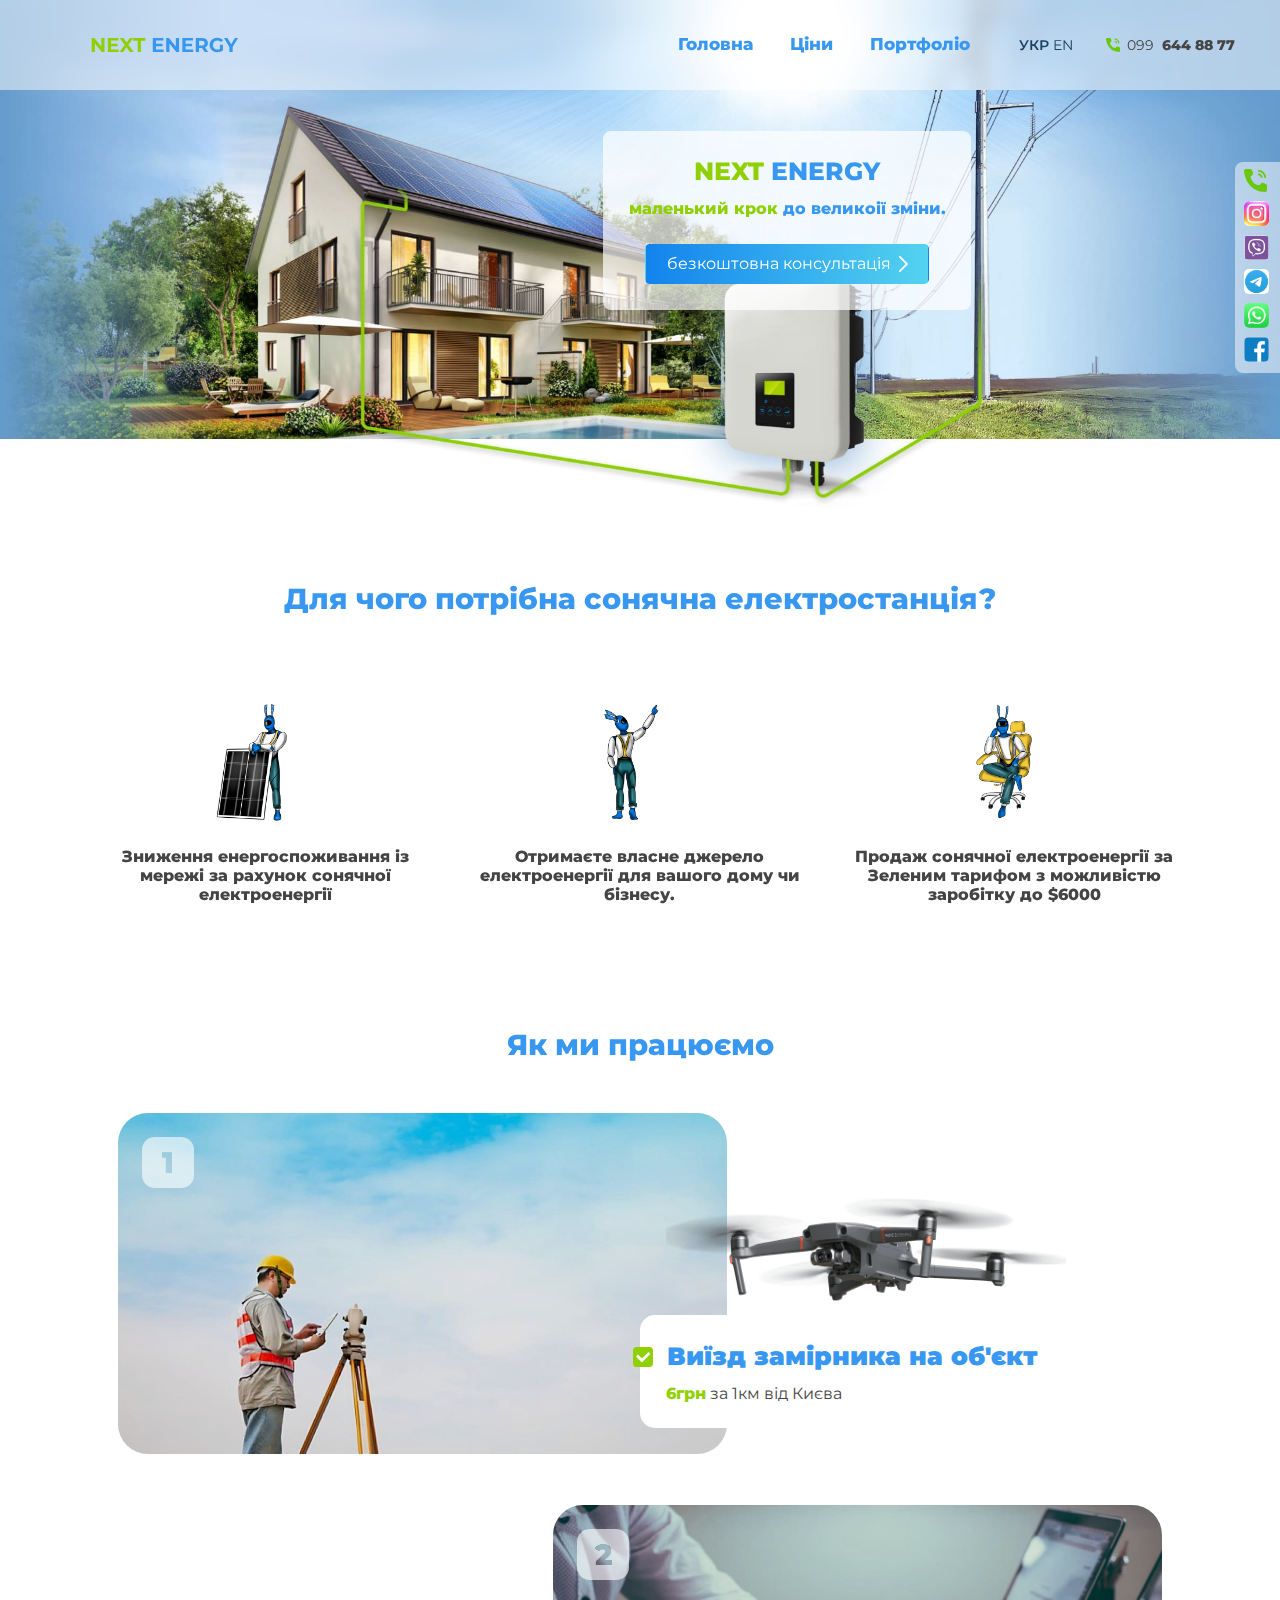
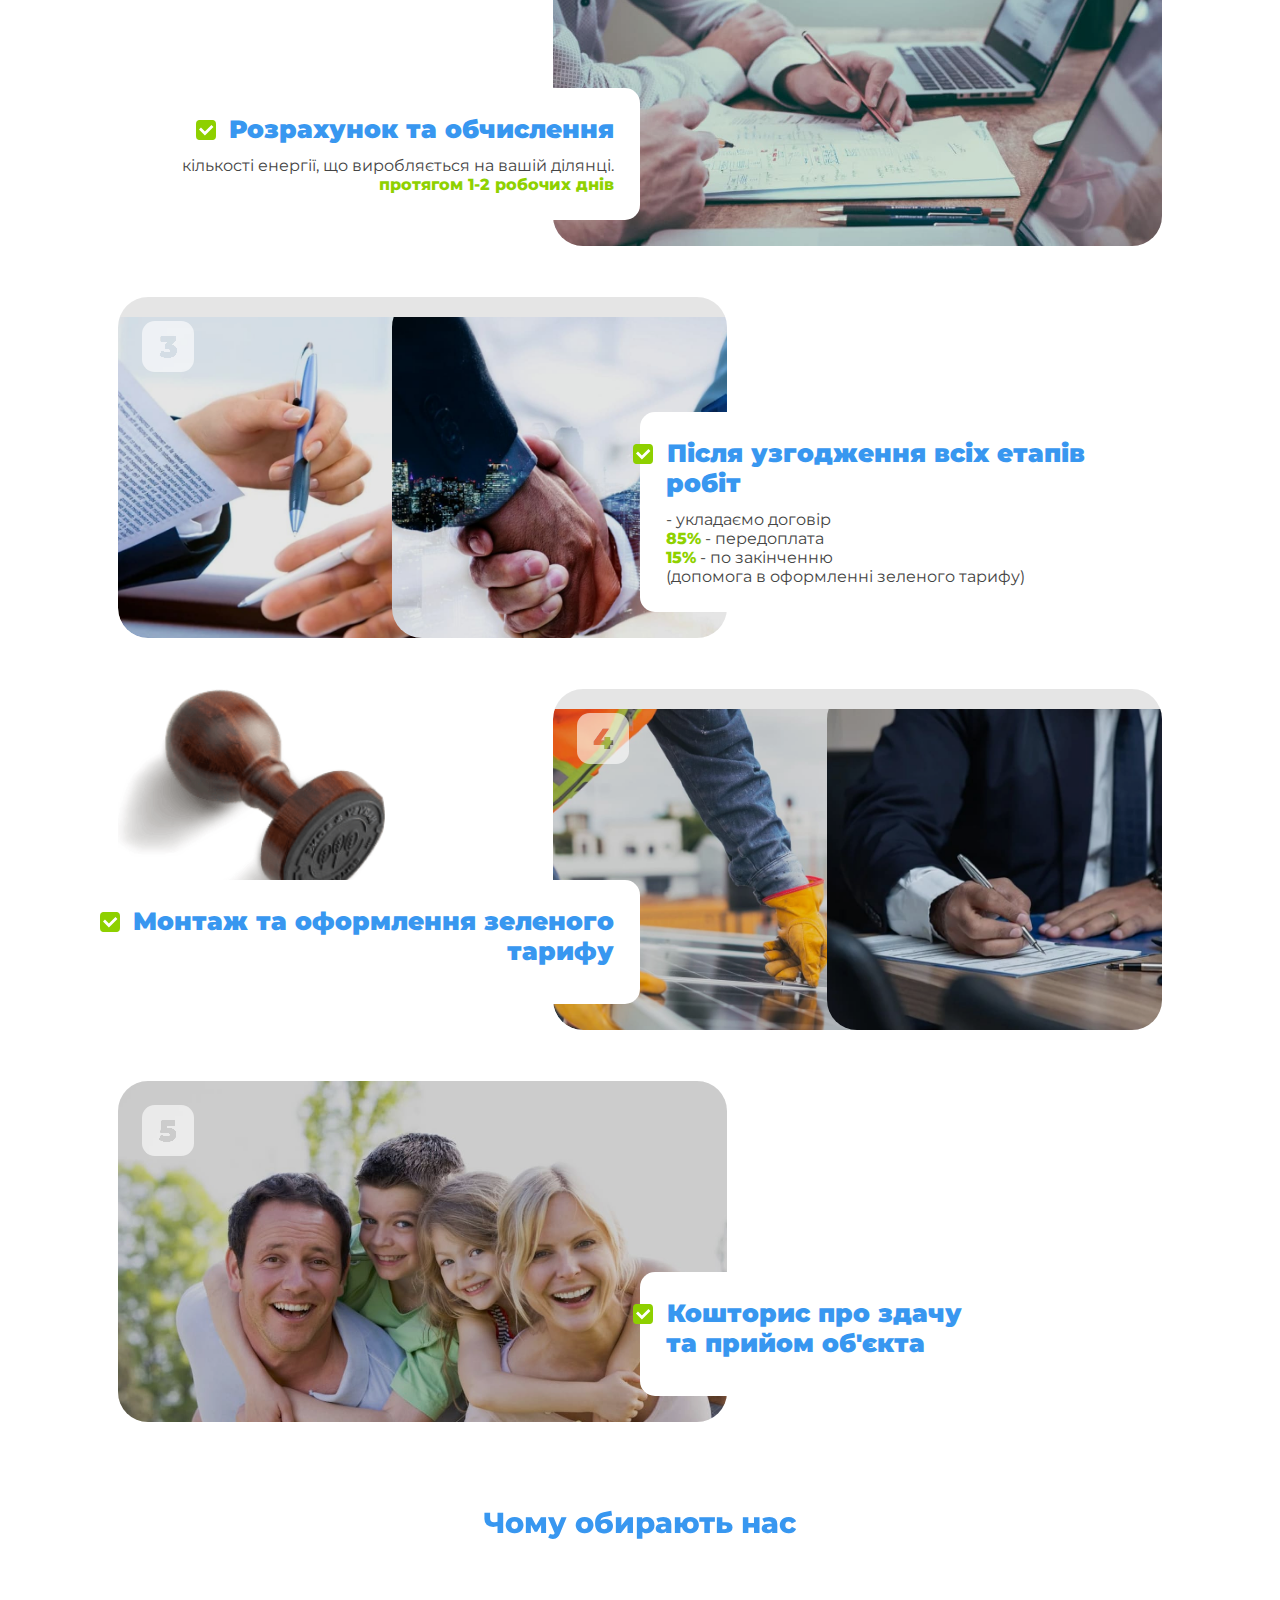
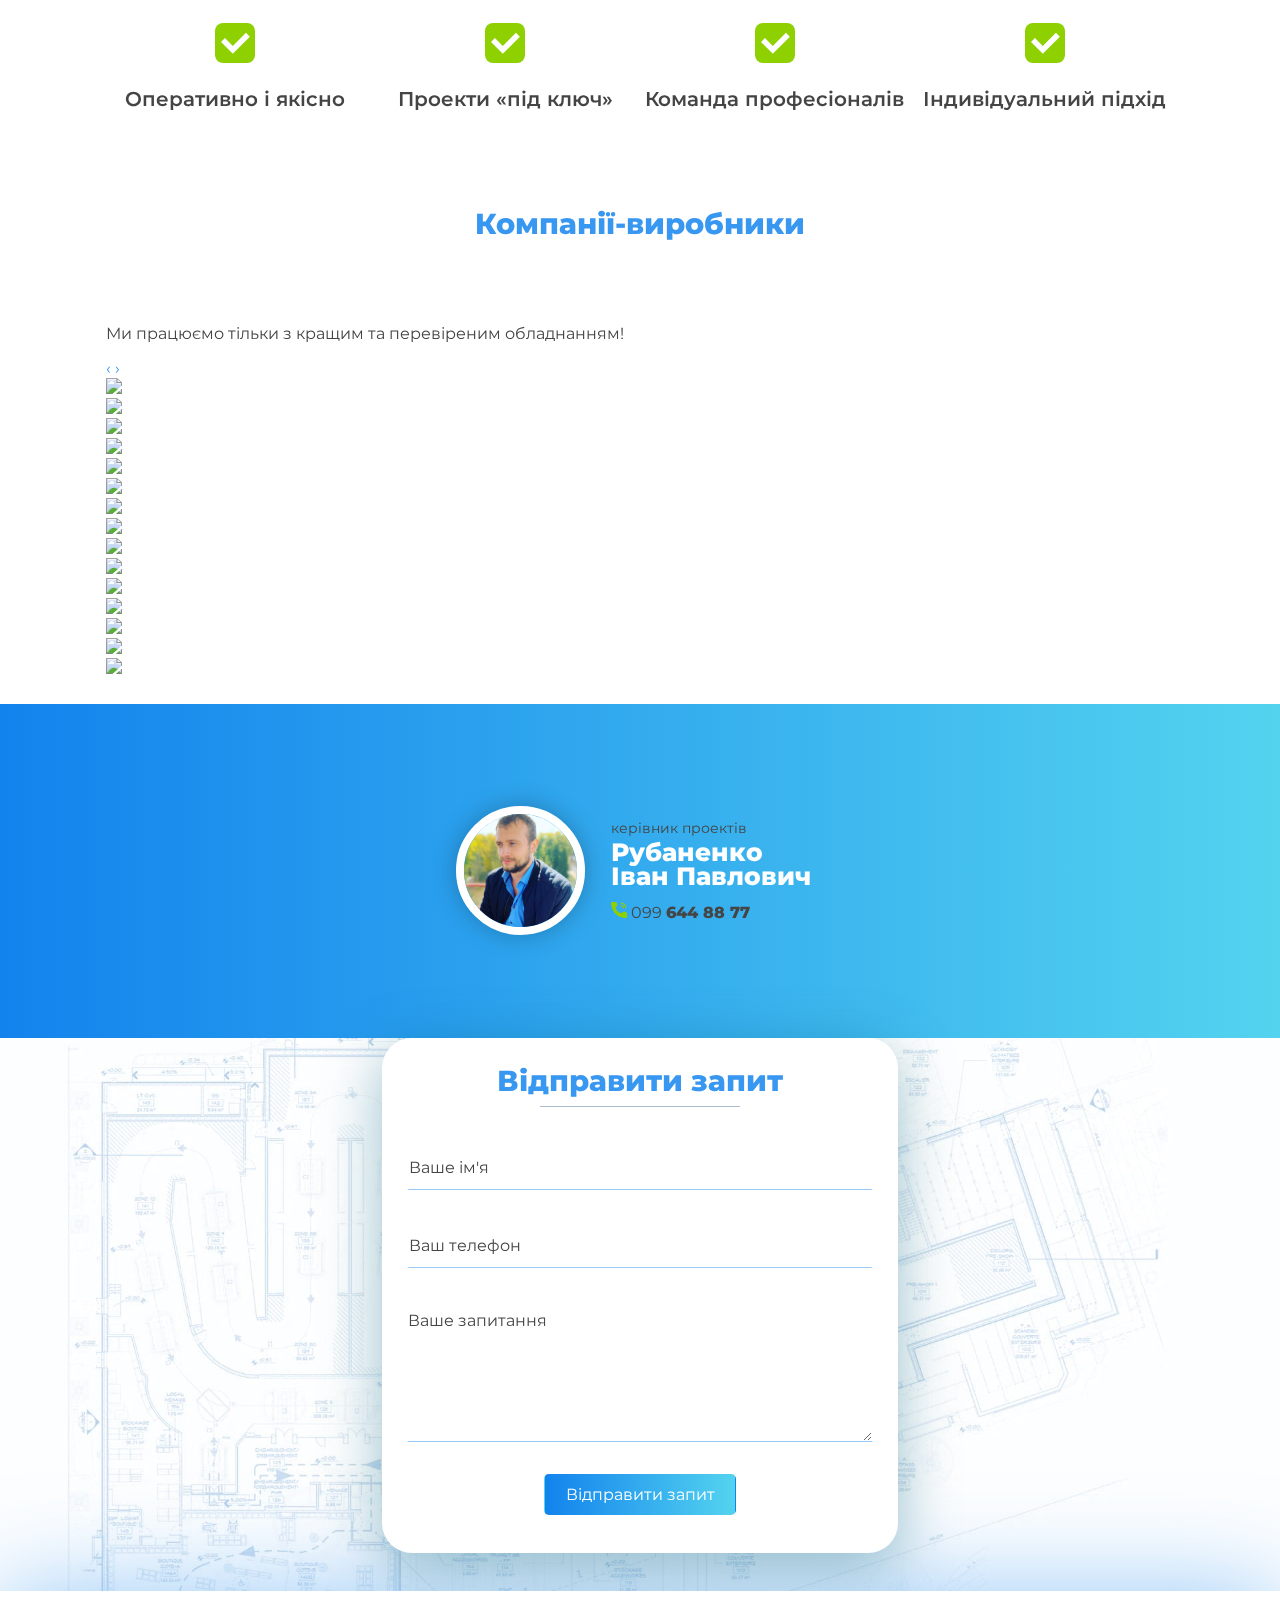
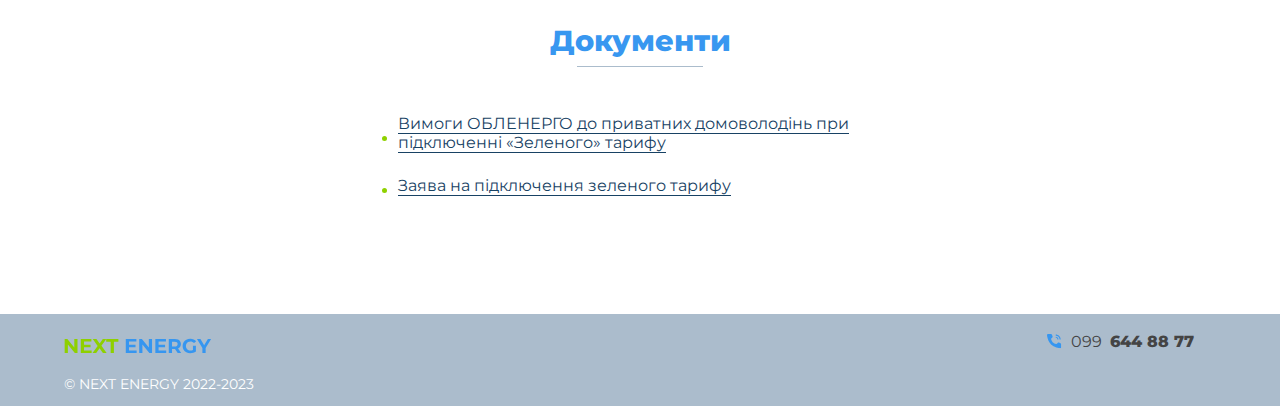
==== commit dbeaccc2: "Add files via upload" ====
--- a/index.html
+++ b/index.html
@@ -13,6 +13,8 @@
   <link rel="preconnect" href="https://fonts.googleapis.com">
   <link rel="preconnect" href="https://fonts.gstatic.com" crossorigin>
   <link href="https://fonts.googleapis.com/css2?family=Montserrat:wght@200;400;600;800&display=swap" rel="stylesheet">
+ 
+
   <!-- Meta Pixel Code -->
 <script>
   !function(f,b,e,v,n,t,s)
@@ -52,15 +54,15 @@
           <div class="sprite"></div>
       </div>
     </div>
-     <div class="logo xx-4 s-fit _pppp __x05"> <a href="/Iryna-Bryzhan.next-energy.github.io/index.html"><img src="img/logo2.svg" alt="logo"></a></div>
+     <div class="logo xx-4 s-fit _pppp __x05"> <a href="/"><img src="img/logo2.svg" alt="logo"></a></div>
     </div>
     
   
 <div class="menu-section">
   <div class="menu ">
-    <a href="/Iryna-Bryzhan.next-energy.github.io/index.html" class="memu-item __t-brand">Головна</a>
-    <a href="/Iryna-Bryzhan.next-energy.github.io/price.html" class="memu-item __t-brand">Ціни</a>
-    <a href="/Iryna-Bryzhan.next-energy.github.io/portfolio.html" class="memu-item __t-brand">Портфоліо</a>
+    <a href="/index.html" class="memu-item __t-brand">Головна</a>
+    <a href="/price.html" class="memu-item __t-brand">Ціни</a>
+    <a href="/portfolio.html" class="memu-item __t-brand">Портфоліо</a>
   </div>
 <div class=" flex h6 _ai-c">
     <div class="langs">
@@ -84,9 +86,9 @@
 
   <div class="menu-burger __fff">
     <div class="menu-burger-item">
-       <a href="/Iryna-Bryzhan.next-energy.github.io/index.html" class="memu-item __t-brand">Головна</a>
-    <a href="/Iryna-Bryzhan.next-energy.github.io/price.html" class="memu-item __t-brand">Ціни</a>
-    <a href="/Iryna-Bryzhan.next-energy.github.io/portfolio.html" class="memu-item __t-brand">Портфоліо</a>
+      <a href="/index.html" class="memu-item __t-brand">Головна</a>
+      <a href="/price.html" class="memu-item __t-brand">Ціни</a>
+      <a href="/portfolio.html" class="memu-item __t-brand">Портфоліо</a>
     <div class="menu-burger-langs ">
       <a href="" class="_fw-b __t-brand">УКР</a>
       <a href=""></a>
@@ -259,9 +261,35 @@
         <div class="flex _col _mt blocks_wrap">
       <div class="_hdr __t-brand _fw-bb h4 _mb __x4">Компанії-виробники</div>
     </div>
-    <p>Ми працємо тільки з кращим та перевіреним обладнанням!</p>  
-
-    </div>
+    <p>Ми працюємо тільки з кращим та перевіреним обладнанням!</p>  
+   <div class="slsec">   
+    
+        <div class="prev-slide _hdr __t-brand"><span>&#8249;</span></div>
+        <div class="next-slide _hdr __t-brand"><span>&#8250;</span></div>
+    
+    <section class="customer-logos slider">
+   
+
+          <div class="slide"><img src="img/logo/1-210224135Z60-L.jpg"></div>
+          <div class="slide"><img src="img/logo/Dyness-logo-LY-V2-TL-02.png"></div>
+          <div class="slide"><img src="img/logo/ja-solar-logo-vector.png"></div>
+          <div class="slide"><img src="img/logo/Fronius Logo.png"></div>
+          <div class="slide"><img src="img/logo/deye1.png"></div>
+          <div class="slide"><img src="img/logo/g6datvcopb0lqmmxg3sq.png"></div>
+          <div class="slide"><img src="img/logo/JKS_BIG-1262621a.png"></div>
+          <div class="slide"><img src="img/logo/Logo-06.png"></div>
+          <div class="slide"><img src="img/logo/logo-2.png"></div>
+          <div class="slide"><img src="img/logo/longi-solar-logo-vector.png"></div>
+          <div class="slide"><img src="img/logo/risen-energy-co-ltd-logo-vector.png"></div>
+          <div class="slide"><img src="img/logo/sofar-logo.png"></div>
+          <div class="slide"><img src="img/logo/Sunpower_logo.svg.png"></div>
+          <div class="slide"><img src="img/logo/victron-logo.png"></div>
+          <div class="slide"><img src="img/logo/zw1ljabqnupvcezoaulb.png"></div>
+       
+        </section>
+      </div>  
+    </div>
+
 
     </div>
 
@@ -364,5 +392,9 @@
 	var sn = d.getElementsByTagName(s)[0]; sn.parentNode.insertBefore(gcw, sn);
   })(document, window, 'script');
 </script>
+
+<script src="https://code.jquery.com/jquery-2.2.0.min.js" type="text/javascript"></script>
+<script src="https://cdnjs.cloudflare.com/ajax/libs/slick-carousel/1.6.0/slick.js"></script>
+<script src="https://maxcdn.bootstrapcdn.com/bootstrap/3.3.6/js/bootstrap.min.js"></script>
 </body>
 </html>
--- a/css/base.css
+++ b/css/base.css
@@ -614,7 +614,7 @@
   height: 20px;
 }
 .portfolio-content_right {
-  font-size: 16px;
+  font-size: 15px;
 }
 .portfolio-content_right li {
   display: flex;
@@ -626,13 +626,13 @@
   margin-bottom: 3%;
 }
 .portfolio-content_right span{
-  width: 58%;
+  width: 57%;
  text-align: end;
 }
 .card-price-descr li {
   margin: 5% 0;
 }
 .portfolio-content_right p {
-  font-size: 16px;
-}
-}
+  font-size: 15px;
+}
+}
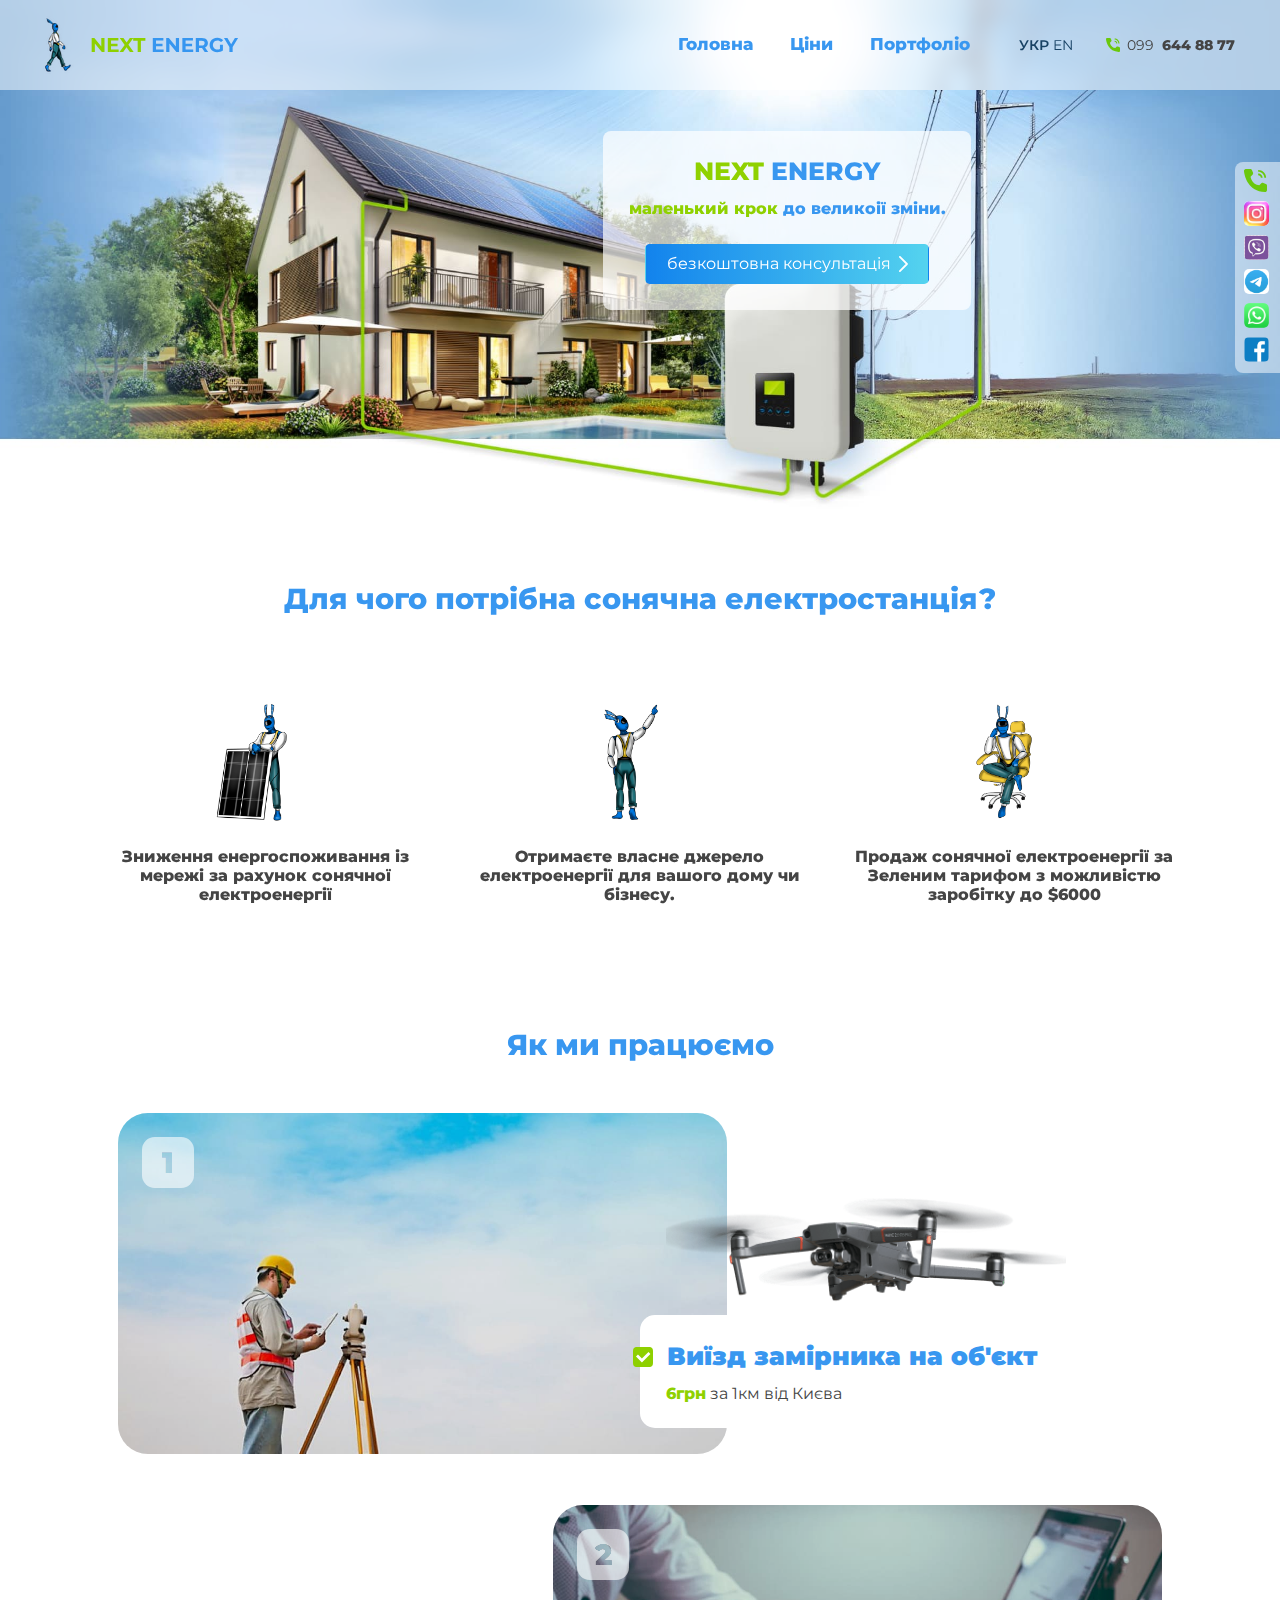
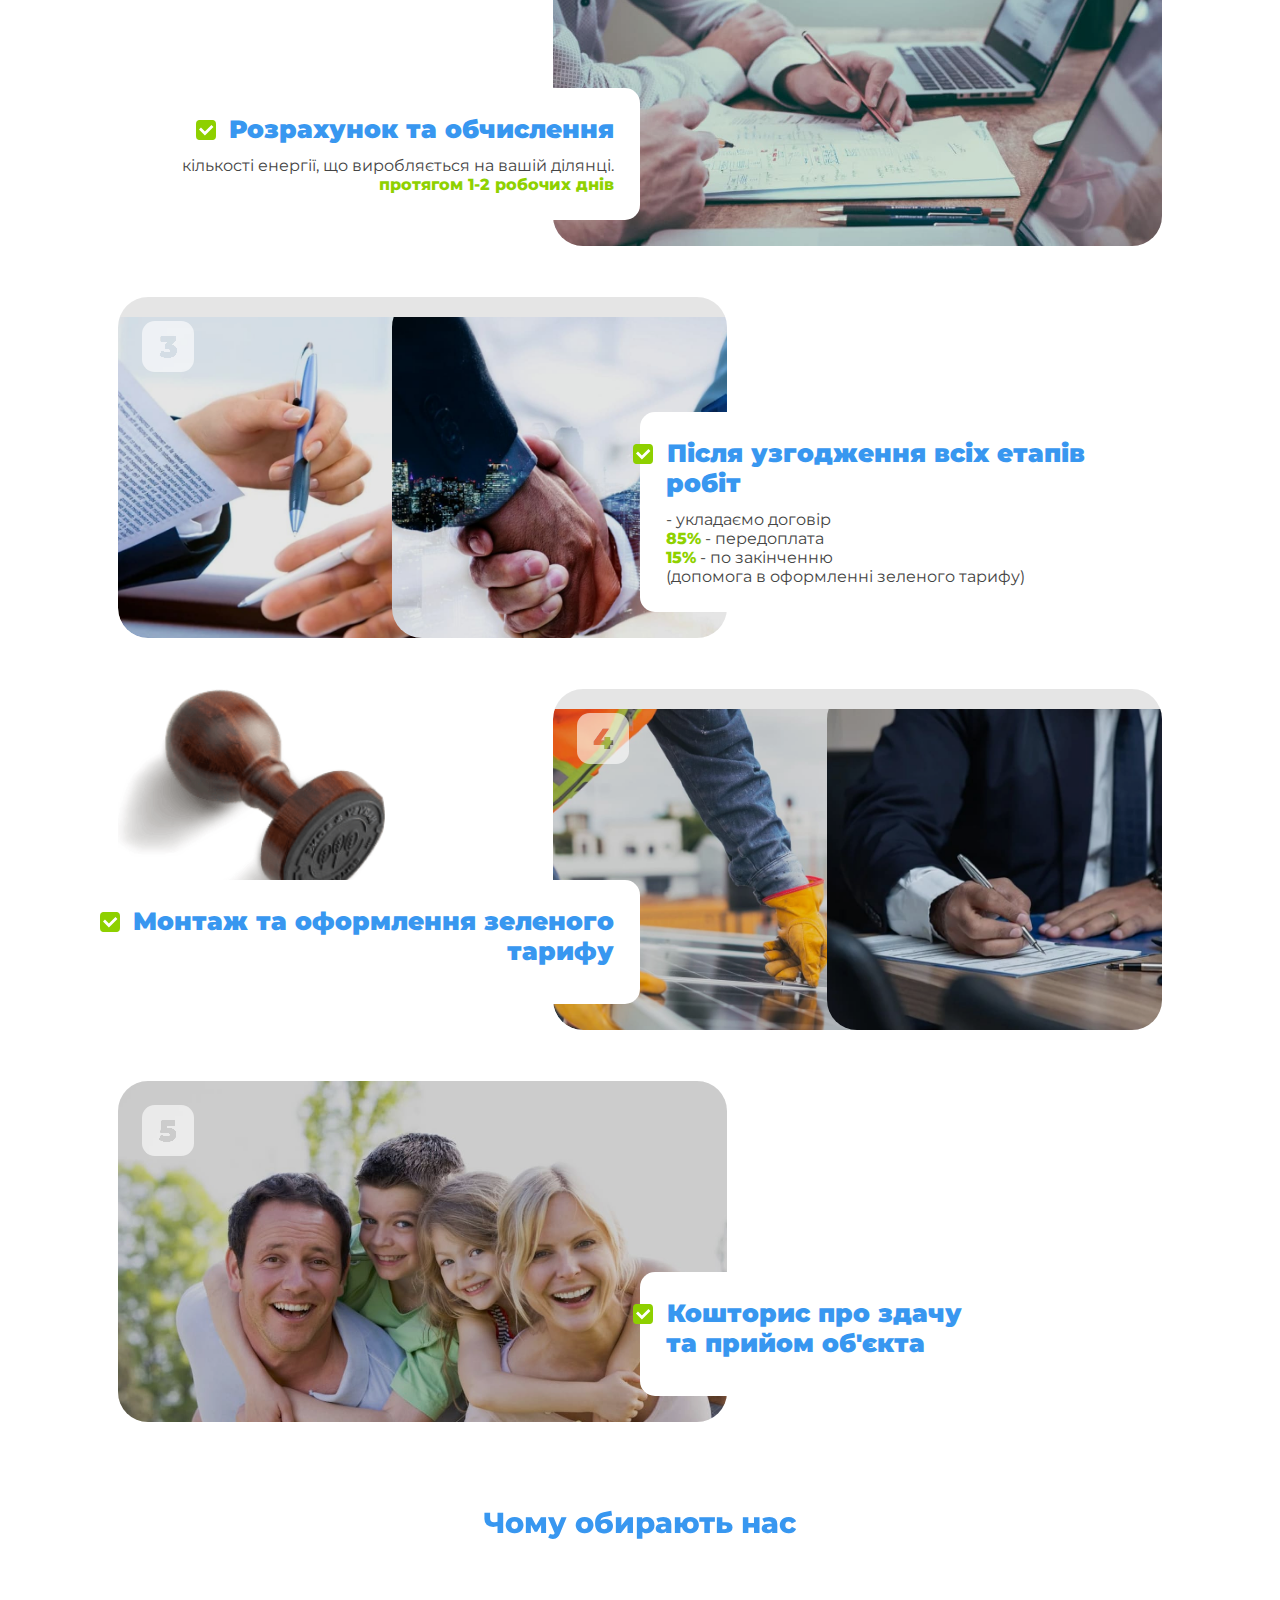
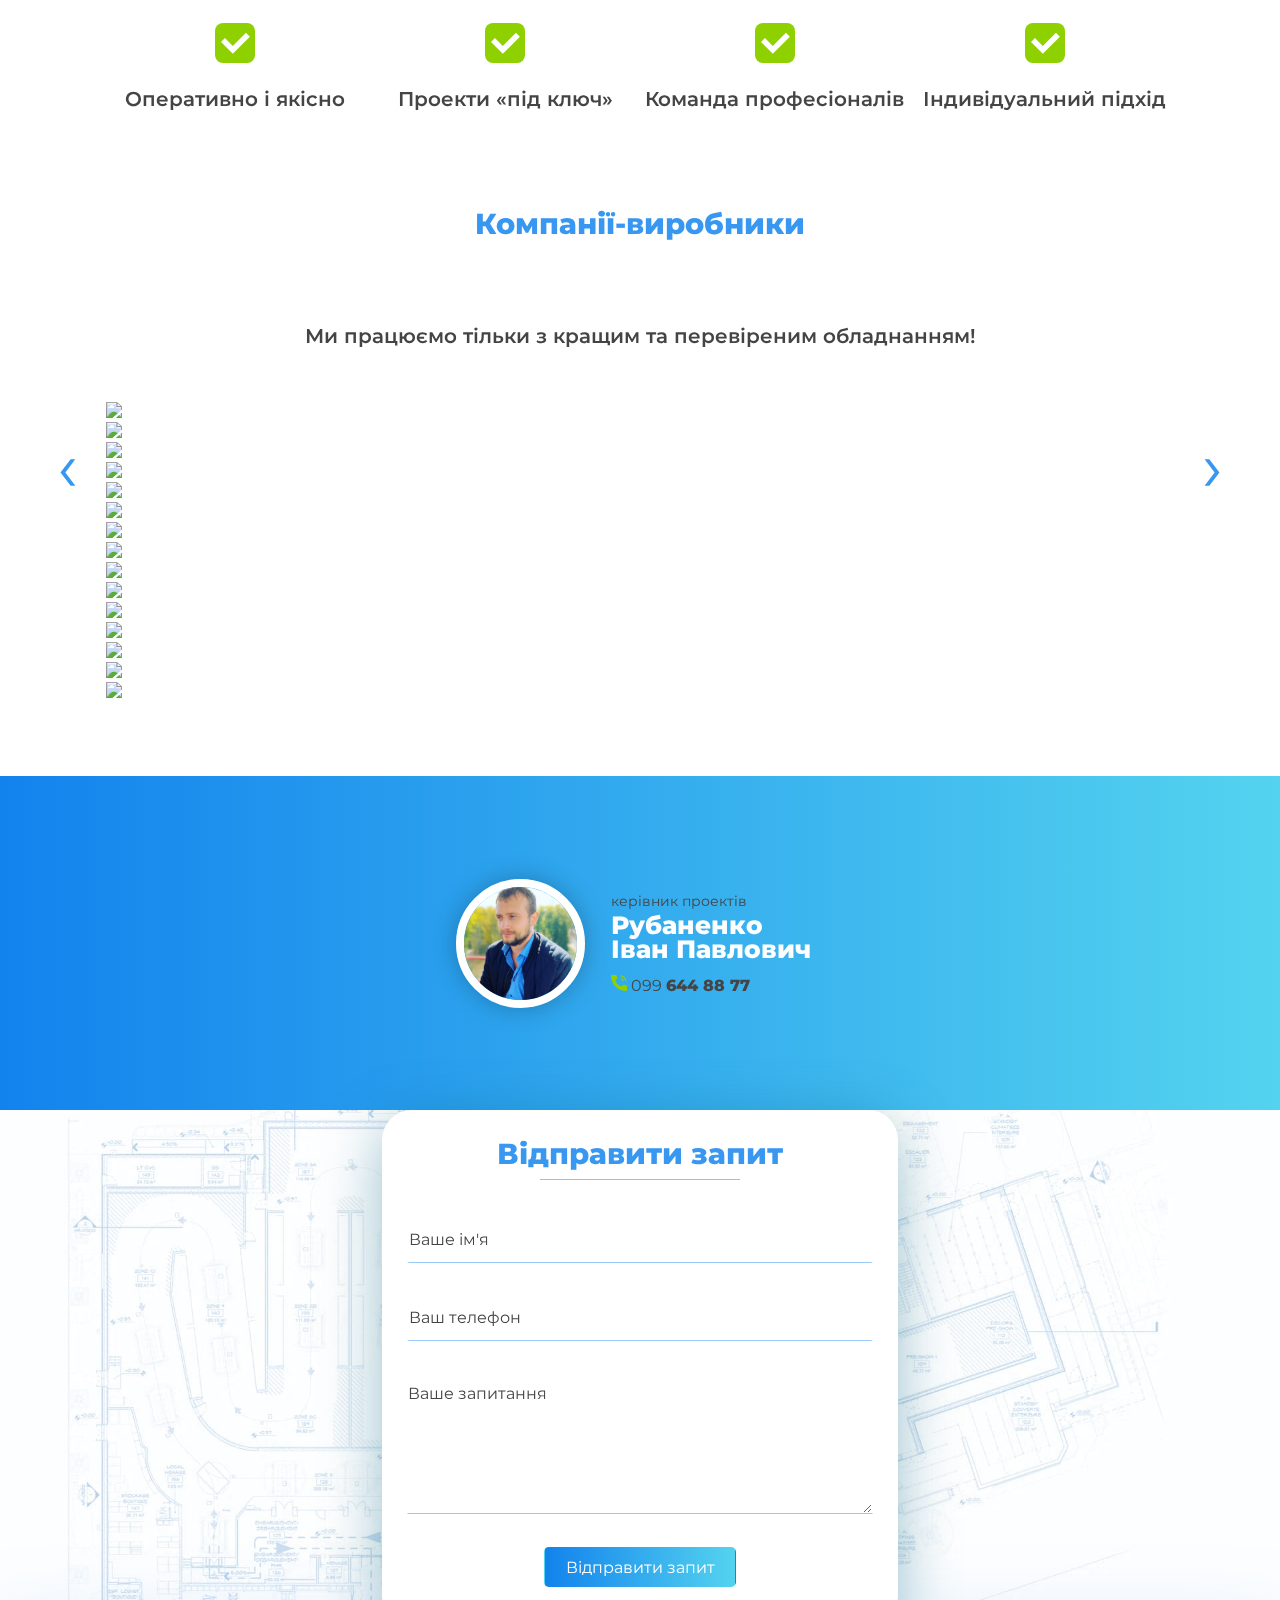
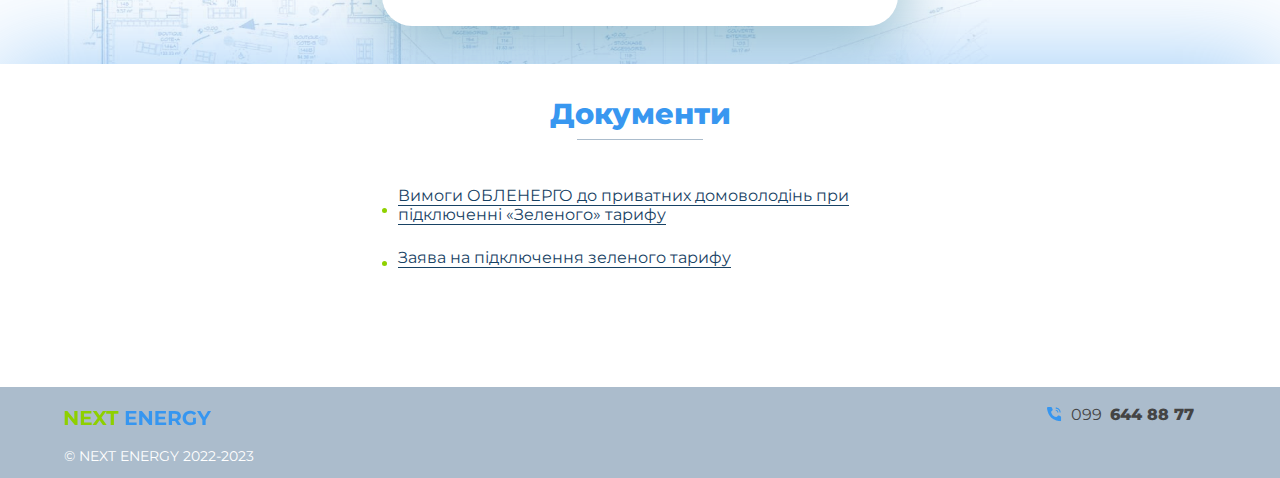
==== commit 22bc42c5: "Update index.html" ====
--- a/index.html
+++ b/index.html
@@ -60,9 +60,9 @@
   
 <div class="menu-section">
   <div class="menu ">
-    <a href="/index.html" class="memu-item __t-brand">Головна</a>
-    <a href="/price.html" class="memu-item __t-brand">Ціни</a>
-    <a href="/portfolio.html" class="memu-item __t-brand">Портфоліо</a>
+    <a href="/Iryna-Bryzhan.next-energy.github.io/index.html" class="memu-item __t-brand">Головна</a>
+    <a href="/Iryna-Bryzhan.next-energy.github.io/price.html" class="memu-item __t-brand">Ціни</a>
+    <a href="/Iryna-Bryzhan.next-energy.github.io/portfolio.html" class="memu-item __t-brand">Портфоліо</a>
   </div>
 <div class=" flex h6 _ai-c">
     <div class="langs">
@@ -86,9 +86,9 @@
 
   <div class="menu-burger __fff">
     <div class="menu-burger-item">
-      <a href="/index.html" class="memu-item __t-brand">Головна</a>
-      <a href="/price.html" class="memu-item __t-brand">Ціни</a>
-      <a href="/portfolio.html" class="memu-item __t-brand">Портфоліо</a>
+      <a href="/Iryna-Bryzhan.next-energy.github.io/index.html" class="memu-item __t-brand">Головна</a>
+      <a href="/Iryna-Bryzhan.next-energy.github.io/price.html" class="memu-item __t-brand">Ціни</a>
+      <a href="/Iryna-Bryzhan.next-energy.github.io/portfolio.html" class="memu-item __t-brand">Портфоліо</a>
     <div class="menu-burger-langs ">
       <a href="" class="_fw-b __t-brand">УКР</a>
       <a href=""></a>
@@ -270,21 +270,21 @@
     <section class="customer-logos slider">
    
 
-          <div class="slide"><img src="img/logo/1-210224135Z60-L.jpg"></div>
-          <div class="slide"><img src="img/logo/Dyness-logo-LY-V2-TL-02.png"></div>
-          <div class="slide"><img src="img/logo/ja-solar-logo-vector.png"></div>
-          <div class="slide"><img src="img/logo/Fronius Logo.png"></div>
-          <div class="slide"><img src="img/logo/deye1.png"></div>
-          <div class="slide"><img src="img/logo/g6datvcopb0lqmmxg3sq.png"></div>
-          <div class="slide"><img src="img/logo/JKS_BIG-1262621a.png"></div>
-          <div class="slide"><img src="img/logo/Logo-06.png"></div>
-          <div class="slide"><img src="img/logo/logo-2.png"></div>
-          <div class="slide"><img src="img/logo/longi-solar-logo-vector.png"></div>
-          <div class="slide"><img src="img/logo/risen-energy-co-ltd-logo-vector.png"></div>
-          <div class="slide"><img src="img/logo/sofar-logo.png"></div>
-          <div class="slide"><img src="img/logo/Sunpower_logo.svg.png"></div>
-          <div class="slide"><img src="img/logo/victron-logo.png"></div>
-          <div class="slide"><img src="img/logo/zw1ljabqnupvcezoaulb.png"></div>
+          <div class="slide"><img src="/Iryna-Bryzhan.next-energy.github.io/img/logo/1-210224135Z60-L.jpg"></div>
+          <div class="slide"><img src="/Iryna-Bryzhan.next-energy.github.io/img/logo/Dyness-logo-LY-V2-TL-02.png"></div>
+          <div class="slide"><img src="/Iryna-Bryzhan.next-energy.github.io/img/logo/ja-solar-logo-vector.png"></div>
+          <div class="slide"><img src="/Iryna-Bryzhan.next-energy.github.io/img/logo/Fronius Logo.png"></div>
+          <div class="slide"><img src="/Iryna-Bryzhan.next-energy.github.io/img/logo/deye1.png"></div>
+          <div class="slide"><img src="/Iryna-Bryzhan.next-energy.github.io/img/logo/g6datvcopb0lqmmxg3sq.png"></div>
+          <div class="slide"><img src="/Iryna-Bryzhan.next-energy.github.io/img/logo/JKS_BIG-1262621a.png"></div>
+          <div class="slide"><img src="/Iryna-Bryzhan.next-energy.github.io/img/logo/Logo-06.png"></div>
+          <div class="slide"><img src="/Iryna-Bryzhan.next-energy.github.io/img/logo/logo-2.png"></div>
+          <div class="slide"><img src="/Iryna-Bryzhan.next-energy.github.io/img/logo/longi-solar-logo-vector.png"></div>
+          <div class="slide"><img src="/Iryna-Bryzhan.next-energy.github.io/img/logo/risen-energy-co-ltd-logo-vector.png"></div>
+          <div class="slide"><img src="/Iryna-Bryzhan.next-energy.github.io/img/logo/sofar-logo.png"></div>
+          <div class="slide"><img src="/Iryna-Bryzhan.next-energy.github.io/img/logo/Sunpower_logo.svg.png"></div>
+          <div class="slide"><img src="/Iryna-Bryzhan.next-energy.github.io/img/logo/victron-logo.png"></div>
+          <div class="slide"><img src="/Iryna-Bryzhan.next-energy.github.io/img/logo/zw1ljabqnupvcezoaulb.png"></div>
        
         </section>
       </div>  
@@ -384,7 +384,7 @@
       <path d="M1.00001 17L9 9L1 1" stroke-width="2" stroke-linecap="round" stroke-linejoin="round"/>
       </symbol>
     </svg>
-    <script src="js/script.js"></script>
+    <script src="/Iryna-Bryzhan.next-energy.github.io/js/script.js"></script>
     <script type="text/javascript">
   (function(d, w, s) {
 	var widgetHash = 'ju004lp6l1tnwsk8mz7b', gcw = d.createElement(s); gcw.type = 'text/javascript'; gcw.async = true;
--- a/css/base.css
+++ b/css/base.css
@@ -1,638 +1,1090 @@
-[class*=__x]>:not([class*=__x]){--gap-:var(--gap)}._mmmm{margin:var(--gap-)}._ml{margin-left:var(--gap-)}._mr{margin-right:var(--gap-)}._mt{margin-top:var(--gap-)}._mb{margin-bottom:var(--gap-)}._my{margin-top:var(--gap-);margin-bottom:var(--gap-)}._mx{margin-right:var(--gap-);margin-right:var(--gap-)}.flex{display:flex;flex-wrap:wrap}.flex>*{padding-left:var(--gap);padding-right:var(--gap)}.flex._gap-0>*{padding-left:0;padding-right:0}.flex._gap-2>*{padding-left:calc(var(--gap)*2);padding-right:calc(var(--gap)*2)}._srink>*{flex:0 1 auto}._abs,._abs-fill{position:absolute}._abs-fill{top:0;left:0;bottom:0;right:0}._fix,._fix-down,._fix-up{position:fixed;z-index:500}._fix-up{top:0;width:100%}._fix-down{bottom:0;width:100%}._rel{position:relative}._sta{position:static}._fill>*{flex:1 1 auto}._col{flex-direction:column;flex-wrap:nowrap}._row{flex-direction:row}._flipcol{flex-direction:column-reverse;flex-wrap:nowrap}._fliprow{flex-direction:row-reverse}._jc-start{justify-content:flex-start}._jc-end{justify-content:flex-end}._jc-c{justify-content:center}._jc-sb{justify-content:space-between}._ai-c{align-items:center}._ai-start{align-items:flex-start}._ai-end{align-items:flex-end}.xx-hide{display:none}.xx-1{width:8.33%}.xx-2{width:16.66%}.xx-3{width:25%}.xx-4{width:33.33%}.xx-5{width:41.66%}.xx-6{width:50%}.xx-7{width:58.33%}.xx-8{width:66.66%}.xx-9{width:75%}.xx-10{width:83.33%}.xx-11{fwidth:91.66%}.xx-12{width:100%}@media (max-width:80em){.-xl-m0{margin:0px}.-xl-p0{padding:0px}.-xl-notext{letter-spacing:-0.6em;padding:var(--btn-padding-equal);color:transparent!important}}@media (max-width:64em){.-l-m0{margin:0px}.-l-p0{padding:0px}.-l-notext{letter-spacing:-0.6em;padding:var(--btn-padding-equal);color:transparent!important}}@media (max-width:48em){.-m-m0{margin:0px}.-m-p0{padding:0px}.-m-notext{letter-spacing:-0.6em;padding:var(--btn-padding-equal);color:transparent!important}}@media (max-width:35.5em){.-s-m0{margin:0px}.-s-p0{padding:0px}.-s-notext{letter-spacing:-0.6em;padding:var(--btn-padding-equal);color:transparent!important}}@media (max-width:22.5em){.-xs-m0{margin:0px}.-xs-p0{padding:0px}.-xs-notext{letter-spacing:-0.6em;padding:var(--btn-padding-equal);color:transparent!important}}@media (min-width:22.51em){.xs-m0{margin:0}.xs-p0{padding:0}.xs-hide{display:none}.xs-abs{position:absolute}.xs-rel{position:relative}.xs-show{display:block}.xs-fit{flex:0 1 auto;width:auto}.xs-fill{flex:1 1 auto}.xs-1{width:8.3333333333%}.xs-gap-1{margin-left:8.3333333333%}.xs-2{width:16.6666666667%}.xs-gap-2{margin-left:16.6666666667%}.xs-3{width:25%}.xs-gap-3{margin-left:25%; }.xs-4{width:33.3333333333%}.xs-gap-4{margin-left:33.3333333333%}.xs-5{width:41.6666666667%}.xs-gap-5{margin-left:41.6666666667%}.xs-6{width:50%}.xs-gap-6{margin-left:50%}.xs-7{width:58.3333333333%}.xs-gap-7{margin-left:58.3333333333%}.xs-8{width:66.6666666667%}.xs-gap-8{margin-left:66.6666666667%}.xs-9{width:75%}.xs-gap-9{margin-left:75%}.xs-10{width:83.3333333333%}.xs-gap-10{margin-left:83.3333333333%}.xs-11{width:91.6666666667%}.xs-gap-11{margin-left:91.6666666667%}.xs-12{width:100%}.xs-gap-12{margin-left:100%}}@media (min-width:35.51em){.s-m0{margin:0}.s-p0{padding:0}.s-hide{display:none}.s-abs{position:absolute}.s-rel{position:relative}.s-show{display:block}.s-fit{flex:0 1 auto;width:auto}.s-fill{flex:1 1 auto}.s-1{width:8.3333333333%}.s-gap-1{margin-left:8.3333333333%}.s-2{width:16.6666666667%}.s-gap-2{margin-left:16.6666666667%}.s-3{width:25%}.s-gap-3{margin-left:25%}.s-4{width:33.3333333333%}.s-gap-4{margin-left:33.3333333333%}.s-5{width:41.6666666667%}.s-gap-5{margin-left:41.6666666667%}.s-6{width:50%}.s-gap-6{margin-left:50%}.s-7{width:58.3333333333%}.s-gap-7{margin-left:58.3333333333%}.s-8{width:66.6666666667%}.s-gap-8{margin-left:66.6666666667%}.s-9{width:75%}.s-gap-9{margin-left:75%}.s-10{width:83.3333333333%}.s-gap-10{margin-left:83.3333333333%}.s-11{width:91.6666666667%}.s-gap-11{margin-left:91.6666666667%}.s-12{width:100%}.s-gap-12{margin-left:100%}}@media (min-width:48.01em){.m-m0{margin:0}.m-p0{padding:0}.m-hide{display:none}.m-abs{position:absolute}.m-rel{position:relative}.m-show{display:block}.m-fit{flex:0 1 auto;width:auto}.m-fill{flex:1 1 auto}.m-1{width:8.3333333333%}.m-gap-1{margin-left:8.3333333333%}.m-2{width:16.6666666667%}.m-gap-2{margin-left:16.6666666667%}.m-3{width:25%}.m-gap-3{margin-left:25%}.m-4{width:33.3333333333%}.m-gap-4{margin-left:33.3333333333%}.m-5{width:41.6666666667%}.m-gap-5{margin-left:41.6666666667%}.m-6{width:50%}.m-gap-6{margin-left:50%}.m-7{width:58.3333333333%}.m-gap-7{margin-left:58.3333333333%}.m-8{width:66.6666666667%}.m-gap-8{margin-left:66.6666666667%}.m-9{width:75%}.m-gap-9{margin-left:75%}.m-10{width:83.3333333333%}.m-gap-10{margin-left:83.3333333333%}.m-11{width:91.6666666667%}.m-gap-11{margin-left:91.6666666667%}.m-12{width:100%}.m-gap-12{margin-left:100%}}@media (min-width:64.01em){.l-m0{margin:0}.l-p0{padding:0}.l-hide{display:none}.l-abs{position:absolute}.l-rel{position:relative}.l-show{display:block}.l-fit{flex:0 1 auto;width:auto}.l-fill{flex:1 1 auto}.l-1{width:8.3333333333%}.l-gap-1{margin-left:8.3333333333%}.l-2{width:16.6666666667%}.l-gap-2{margin-left:16.6666666667%}.l-3{width:25%}.l-gap-3{margin-left:25%}.l-4{width:33.3333333333%}.l-gap-4{margin-left:33.3333333333%}.l-5{width:41.6666666667%}.l-gap-5{margin-left:41.6666666667%}.l-6{width:50%}.l-gap-6{margin-left:50%}.l-7{width:58.3333333333%}.l-gap-7{margin-left:58.3333333333%}.l-8{width:66.6666666667%}.l-gap-8{margin-left:66.6666666667%}.l-9{width:75%}.l-gap-9{margin-left:75%}.l-10{width:83.3333333333%}.l-gap-10{margin-left:83.3333333333%}.l-11{width:91.6666666667%}.l-gap-11{margin-left:91.6666666667%}.l-12{width:100%}.l-gap-12{margin-left:100%}}@media (min-width:80.01em){.xl-m0{margin:0}.xl-p0{padding:0}.xl-hide{display:none}.xl-abs{position:absolute}.xl-rel{position:relative}.xl-show{display:block}.xl-fit{flex:0 1 auto;width:auto}.xl-fill{flex:1 1 auto}.xl-1{width:8.3333333333%}.xl-gap-1{margin-left:8.3333333333%}.xl-2{width:16.6666666667%}.xl-gap-2{margin-left:16.6666666667%}.xl-3{width:25%}.xl-gap-3{margin-left:25%}.xl-4{width:33.3333333333%}.xl-gap-4{margin-left:33.3333333333%}.xl-5{width:41.6666666667%}.xl-gap-5{margin-left:41.6666666667%}.xl-6{width:50%}.xl-gap-6{margin-left:50%}.xl-7{width:58.3333333333%}.xl-gap-7{margin-left:58.3333333333%}.xl-8{width:66.6666666667%}.xl-gap-8{margin-left:66.6666666667%}.xl-9{width:75%}.xl-gap-9{margin-left:75%}.xl-10{width:83.3333333333%}.xl-gap-10{margin-left:83.3333333333%}.xl-11{width:91.6666666667%}.xl-gap-11{margin-left:91.6666666667%}.xl-12{width:100%}.xl-gap-12{margin-left:100%}}.__t-base{--hsl-t:var(--hsl-base-l)}.__t-brand{--hsl-t:var(--hsl-brand-l)}.__t-brand2{--hsl-t:var(--hsl-brand2-l)}.__t-ok{--hsl-t:var(--hsl-ok-l)}.__t-err{--hsl-t:var(--hsl-err-l)}._lite{--hsl-l2:calc(var(--hsl-l) + 10%)}._liter{--hsl-l2:calc(var(--hsl-l) + 20%)}._litest{--hsl-l2:calc(var(--hsl-l) + 30%)}._dark{--hsl-l2:calc(var(--hsl-l) - 10%)}._darker{--hsl-l2:calc(var(--hsl-l) - 20%)}._darkest{--hsl-l2:calc(var(--hsl-l) - 30%)}.__t-fff,.btn.__fff._brdr{color:hsl(var(--clr-fff),var(--opaq))}.__t-base,.btn.__base._brdr{color:hsl(var(--hsl-base),var(--hsl-l2,var(--hsl-t)),var(--opaq))}.__t-brand,.btn.__brand._brdr{color:hsl(var(--hsl-brand),var(--hsl-l2,var(--hsl-t)),var(--opaq))}.__t-brand2,.btn.__brand2._brdr{color:hsl(var(--hsl-brand2),var(--hsl-l2,var(--hsl-t)),var(--opaq))}.__t-ok,.btn.__ok._brdr{color:hsl(var(--hsl-ok),var(--hsl-l2,var(--hsl-t)),var(--opaq))}.__t-err,.btn.__err._brdr{color:hsl(var(--hsl-err),var(--hsl-l2,var(--hsl-t)),var(--opaq))}.__fff{background:hsl(var(--clr-fff),var(--opaq))}.__base{background:hsl(var(--hsl-base),var(--hsl-l2,var(--hsl-l)),var(--opaq))}.__brand{background:hsl(var(--hsl-brand),var(--hsl-l2,var(--hsl-l)),var(--opaq))}.__brand2{background:hsl(var(--hsl-brand2),var(--hsl-l2,var(--hsl-l)),var(--opaq))}.__ok{background:hsl(var(--hsl-ok),var(--hsl-l2,var(--hsl-l)),var(--opaq))}.__err{background:hsl(var(--hsl-err),var(--hsl-l2,var(--hsl-l)),var(--opaq))}.__opaq-05{--opaq:var(--opaq-05)}.__opaq-07{--opaq:var(--opaq-07)}[class*=__opaq-]>*{--opaq:var(--opaq-1)}[class*=__t-]>svg,svg[class*=__t-]{fill:currentColor;height:1em}.btn{padding:var(--btn-padding-equal);display:inline-flex;user-select:none;cursor:pointer;transition:all ease 0.3s;white-space:nowrap;border:transparent 1px solid;border-radius:var(--btn-rnd);color:inherit;gap:0.5em;align-items:center}.btn img,.btn svg{height:1em}.btn:not(._brdr):not([class*=__t-]):not([class*=_lite]){color:var(--btn-txt-clr)}.btn:not(.icon-){padding:var(--btn-padding)}.btn:hover{filter:brightness(1.05)}[class*=__t-] ._brdr{border-color:currentColor}label{vertical-align:middle;line-height:1em;text-align:left;color:var(--clr-txt-lite);display:inline-block}label:before{content:"";display:inline-block;vertical-align:middle;height:100%}input:not([type=submit]):not([type=radio]):not([type=checkbox]):not([type=button]),select,textarea{-webkit-appearance:none;box-shadow:none}input:not([type=submit]):not([type=button]),select,textarea{border-color:transparent;border-bottom:1px solid rgb(var(--rgb-brdr)/50%);font-size:inherit;background:transparent;color:var(--clr-input);line-height:1.5em;width:100%;padding:var(--btn-padding-equal) 0px;transition:border ease-in-out 0.15s;overflow:hidden}input:not([type=submit]):not([type=button]):focus,select:focus,textarea:focus{outline:0;border-bottom-color:rgb(var(--rgb-brdr)/100%)}input:not([type=submit]):not([type=button]):focus::-webkit-input-placeholder,select:focus::-webkit-input-placeholder,textarea:focus::-webkit-input-placeholder{font-size:0px}input:not([type=submit]):not([type=button]):focus:-ms-input-placeholder,select:focus:-ms-input-placeholder,textarea:focus:-ms-input-placeholder{font-size:0px}input:not([type=submit]):not([type=button])::-webkit-input-placeholder,select::-webkit-input-placeholder,textarea::-webkit-input-placeholder{color:var(--clr-brdr);text-overflow:ellipsis;line-height:normal}input:not([type=submit]):not([type=button]):-ms-input-placeholder,select:-ms-input-placeholder,textarea:-ms-input-placeholder{color:var(--clr-brdr);text-overflow:ellipsis;line-height:normal}._field{padding:1rem 0;position:relative}._field>:focus+label,._field>:not(:placeholder-shown)+label{transform:translateY(0.1em) scale(0.8);opacity:1}._field label{position:absolute;top:0.5em;left:0;pointer-events:none;transform-origin:0 0;transition:all 0.1s ease-in-out;opacity:0}.btn,input,select,textarea{padding:var(--btn-padding-equal) 0}*{box-sizing:border-box}main{flex:1}a{text-decoration:none;color:inherit}iframe,img,video{max-width:100%}._rnd{border-radius:var(--block-rnd)}._t-0{top:0%}._b-0{bottom:0%}._l-0{left:0%}._r-0{right:0%}._x-0{right:0%;left:0%}._y-0{top:0%;bottom:0%}._r-100{right:100%}._l-100{left:100%}._t-100{top:100%}._b-100{bottom:100%}._rtl{direction:rtl}._ta-c{text-align:center}._zi-10{z-index:10}._zi-90{z-index:90}._zi-100{z-index:100}._ar-8x3:before{padding-top:37.5%}._ar-11x4:before{padding-top:27.5%}._ar-4x1:before{padding-top:25%}._ar-3x1:before{padding-top:33%}._ar-2x1:before{padding-top:50%}._ar-16x9:before{padding-top:56%}._ar-4x3:before{padding-top:75%}._ar-1x1:before{padding-top:100%}._ar-1x2:before{padding-top:200%}._ar-3x4:before{padding-top:133%}._ar-3x5:before{padding-top:166%}._lh-12{line-height:1.2em}._lh-15{line-height:1.5em}[class*=_ar-]{position:relative}[class*=_ar-]:before{content:"";display:block}[class*=_ar-]>*{position:absolute;width:100%;top:0;left:0;height:100%;object-fit:cover}.__{border-bottom:currentColor 1px solid}._pppp{padding:var(--gap-)}._pl{padding-left:var(--gap-)}._pr{padding-right:var(--gap-)}._pt{padding-top:var(--gap-)}._pb{padding-bottom:var(--gap-)}._py{padding-top:var(--gap-);padding-bottom:var(--gap-)}._px{padding-right:var(--gap-);padding-right:var(--gap-)}.__x05{--gap-:var(--gap05x)}.__x2{--gap-:var(--gap2x)}.__x3{--gap-:var(--gap3x)}.__x4{--gap-:var(--gap4x)}.h1,h1{font-size:var(--size-h1)}.h2,h2{font-size:var(--size-h2)}.h3,h3{font-size:var(--size-h3)}.h4,h4{font-size:var(--size-h4)}.h5,h5{font-size:var(--size-h5)}.p,p{font-size:var(--size-base)}.h6,h6{font-size:var(--size-h6)}:root{--size-h6:var(--size-h6-0);--size-base:var(--size-base-0);--size-h5:var(--size-h5-0);--size-h4:var(--size-h4-0);--size-h3:var(--size-h3-0);--size-h2:var(--size-h2-0);--size-h1:var(--size-h1-0)}@media screen and (min-width:25rem) and (max-width:80rem){:root{--size-h6:clamp(var(--size-h6-0),0.17vw + 0.76rem,var(--size-h6-1));--size-base:clamp(var(--size-base-0),0.34vw + 0.91rem,var(--size-base-1));--size-h5:clamp(var(--size-h5-0),0.61vw + 1.1rem,var(--size-h5-1));--size-h4:clamp(var(--size-h4-0),1vw + 1.31rem,var(--size-h4-1));--size-h3:clamp(var(--size-h3-0),1.56vw + 1.56rem,var(--size-h3-1));--size-h2:clamp(var(--size-h2-0),2.38vw + 1.85rem,var(--size-h2-1));--size-h1:clamp(var(--size-h1-0),3.54vw + 2.17rem,var(--size-h1-1))}}@media screen and (min-width:80rem){:root{--size-h6:var(--size-h6-1);--size-base:var(--size-base-1);--size-h5:var(--size-h5-1);--size-h4:var(--size-h4-1);--size-h3:var(--size-h3-1);--size-h2:var(--size-h2-1);--size-h1:var(--size-h1-1)}}@keyframes tr_l{0%{transform:translateX(-100%);opacity:0}to{transform:translateX(0%);opacity:1}}@keyframes tr_r{0%{transform:translateX(100%);opacity:0}to{transform:translateX(0%);opacity:1}}.with-featherlight .flex_wrap{transition:transform cubic-bezier(0.39,0.01,0.12,1.05) 0.25s}.menu_r .fl-content{right:0;animation:tr_r 0.3s cubic-bezier(0.39,0.575,0.565,1) both}.menu_l .fl-content{left:0;animation:tr_l 0.3s cubic-bezier(0.39,0.575,0.565,1) both}.fl-content .nav{height:100%;width:100%;overflow-y:auto;padding:2rem 0;margin:0;flex-wrap:nowrap}.fl-content .nav a,.fl-content .nav span{white-space:normal;padding-left:calc(var(--gap)/2);border-bottom:rgba(0,0,0,0.1) 1px solid}.fl-content .nav ._sub{visibility:visible;opacity:1;padding:0 0 var(--gap) 0;margin:0;position:static;z-index:1;display:block}.fl-content .nav ._sub li a,.fl-content .nav ._sub li span{display:block;margin:0;padding-left:var(--gap)}.fl{white-space:nowrap;height:100vh;position:fixed;text-align:center;top:0;right:0;bottom:0;left:0;z-index:10000}.fl.preload .fl-content{opacity:0}.fl.preload .fl-image{opacity:0}.fl:before{content:"";display:inline-block;height:100%;vertical-align:middle}.fl:after{content:"";position:fixed;width:100%;height:100%;left:0px;top:0px;background:#000;opacity:0.3}.fl .fl-content .nav+.txt_r{display:block;text-align:left}.fl._sub{background-color:inherit;position:absolute;top:100%;height:auto}.fl._sub:after{display:none}.fl._sub .fl-content{position:absolute;left:0px;width:100%;height:auto;background-color:inherit;max-height:initial}.fl-loading .fl-content{opacity:0}.pop_search .fl-content{padding:0}.fl-content{right:0;opacity:1;transform-origin:center;z-index:1;transition:all ease-in-out 0.2s;box-shadow:0px 0px 20px rgba(0,0,0,0.4);position:relative;text-align:left;vertical-align:middle;display:inline-block;overflow:auto;padding:25px;max-height:95%;max-width:100%;background:#fff;white-space:normal}.fl-content [class*=_nav] a:hover{background:transparent}.fl-content [class*=r_sub]{border-top:none;border-bottom:rgba(0,0,0,0.2) 1px solid}.fl-content [class*=r_sub]:hover:before{content:"";position:absolute;top:-4px;width:100%;border-top:#fff 4px solid}.fl-content ._vr_sub{border:none!important;margin:0 0 var(--gap) calc(var(--gap)*2);font-size:0.9em}.fl-content ._vr_sub ._nav{font-size:0.9em;margin:0 0 var(--gap) calc(var(--gap)*2);padding:0}.fl-image[style]{opacity:1}.fl-image{display:inline-block;vertical-align:middle;transform-origin:center;max-width:90vw;max-height:90vh;display:inline-block;opacity:0;width:auto}.fl-next,.fl-previous{position:absolute;width:75px;transition:all ease-in-out 0.3s;text-align:center;opacity:0;background:rgba(255,255,255,0.45) url("data:image/svg+xml,%3Csvg xmlns='http://www.w3.org/2000/svg' viewBox='0 0 16 32'%3E%3Cpath d='M1.6 16l-.1.1.4.2L13.5 31l1-.6L3 16 14.5 1.6l-1-.6L1.9 15.7l-.4.2.1.1z' fill-rule='evenodd' clip-rule='evenodd' fill='%23000'/%3E%3C/svg%3E") 50% no-repeat;background-size:50px 50px;z-index:1000;cursor:pointer;top:25px;bottom:25px}.fl-next:before,.fl-previous:before{content:"";display:inline-block;height:100%;vertical-align:middle}.fl-next img,.fl-previous img{display:none!important}.fl-next span,.fl-previous span{vertical-align:middle;display:inline-block;text-shadow:none;font-family:LineAwesome;font-size:0px;color:#333;text-shadow:none}.fl-next span:before,.fl-previous span:before{font-size:50px}.fl-next:hover,.fl-previous:hover{opacity:1;width:100px}.fl-next{right:25px;transform:rotate(180deg)}.fl-previous{left:25px}.fl-close-icon{top:10px;right:10px;z-index:100;line-height:25px;width:25px;outline:none;position:absolute;cursor:pointer;border:none;background:transparent;cursor:pointer}.fl.pop_menu .fl-content{height:100vh;background:#fff;position:absolute;max-height:100vh;width:280px}.menu_fixed .fl-content .hdr_btns{white-space:nowrap;width:100%;text-align:center;margin:30px 0 -30px 0px}.menu_fixed .fl-content .hdr_btns>*{display:inline-block;vertical-align:middle}.fl.pop_search .fl-content{left:0;right:0;background:#EAEAEA;margin:0;position:absolute;overflow:visible}.fl.pop_search .fl-content:before{content:"";background:inherit;width:20px;height:20px;transform:rotate(90deg) skew(30deg,30deg);position:absolute;top:-2px;right:110px}.fl.pop_search .fl-content .fl-close{top:50%;right:5px;transform:translateY(-50%);font-size:1rem;right:1rem}.fl.pop_search .fl-content ._abs_full{white-space:nowrap;z-index:0}.fl.pop_search .fl-content ._abs_full>*{display:inline-block;vertical-align:middle}.fl.pop_search .fl-content input{background:inherit;z-index:1;padding:calc(var(--gap)*2);border:none}.fl.pop_search .fl-content input:focus+div{opacity:0}.fl-content #mainmenu{flex-direction:column}body{margin:0;display:flex;flex-direction:column;min-height:100vh;background:#FFF;color:var(--clr-txt)}header{-webkit-backdrop-filter:blur(10px);backdrop-filter:blur(10px);font-size:0}.header{overflow:hidden;}.header>.flex{z-index:100}.header>img{min-width:200%;left:-55%;position:relative}.blocks_wrap{counter-reset:section}.pic_block{flex-wrap:wrap;display:flex;align-items:flex-end;position:relative}.pic_block [class*=_ar-]:after{z-index:100;position:absolute;background:rgba(255,255,255,0.6);padding:0.5rem;font-weight:800;min-width:1.25em;text-align:center;counter-increment:section;content:counter(section);top:1.5rem;left:1.5rem;border-radius:0.8rem;mix-blend-mode:lighten}.pic_block .hdr{margin:0 0 var(--gap) 0;font-weight:900;position:relative}.pic_block .hdr:before{content:"";position:relative;top:0.1em;margin-left:calc(-1.3*var(--gap2x));margin-right:0.5em;display:inline-block;width:0.9em;height:0.8em;background:url(../img/icon-check.svg) 50% no-repeat;background-size:contain}.pic_block [class*=_ar-]{border-radius:30px;overflow:hidden}.pic_block [class*=_ar-]:before{z-index:1;position:relative;background:rgba(0,0,0,0.1)}.pic_block ._rnd{right:0%;border-radius:15px;z-index:100}.pic_block:nth-child(odd){flex-direction:row-reverse}.pic_block:nth-child(odd) ._rnd{right:auto;left:0%}a{color:var(--clr-active)}.rellax{transition:transform 1.2s ease}[class*=_ar-] img.rellax:last-child:first-child{height:auto!important;min-width:110%!important}[class*=_ar-] .img+.img,[class*=_ar-] .img:first-child:not(:last-child){height:100%;width:60%!important;border-radius:inherit;overflow:hidden;position:absolute;height:100%}[class*=_ar-] .img+.img{left:45%}[class*=_ar-] .img img{position:absolute;top:6%;left:-10%}.av{border-radius:50%;padding:0px;overflow:hidden;border:#fff 8px solid;box-shadow:0px 0px 24px rgba(0,0,0,0.25)}.bg.__brand,.btn.__brand{background-image:linear-gradient(90deg,rgba(84,211,239,0),#54d3ef)}.list li{list-style-type:none;position:relative;padding:0 0 1.5em 1em}.list li:before{position:absolute;left:0;border-radius:5px;width:5px;height:5px;top:50%;margin-top:-9px;content:"";background:hsl(var(--hsl-brand2),var(--hsl-l2,var(--hsl-t)),100%)}footer{background:#ABBCCC;position:relative;z-index:2}footer .logo svg{fill:#fff;width:2rem}._hdr{display:flex;flex-direction:column;align-items:center;border-bottom:none;display:inline-block;text-align:center}._hdr.__{display:inline-block;text-align:center}._hdr.__:after{content:"";display:block;width:70%;margin:0.5rem auto;border-bottom:#ABBCCC 1px solid}.map{background:url(../img/bg_map.jpg) 50% 50%;background-size:cover;position:relative;z-index:0}.map:before{position:absolute;content:"";width:100%;background:#333;top:100%;height:30%;z-index:-1;box-shadow:0px 0px 100px rgba(54,150,240,0.5)}.map form{border-radius:30px;background:#fff;box-shadow:0px 14px 60px rgba(0,96,126,0.4)}.docs{padding:2rem 0 0 0;position:relative;z-index:1}.fl.iframe .fl-content{padding:0px;overflow:hidden}.fl.doc .fl-content{max-width:900px;max-height:100vh}.fl.doc .fl-content .fl-close-icon{position:fixed;font-size:1/5rem;right:1rem}.with-featherlight{overflow:hidden}[class*=maxw-]{margin-left:auto;margin-right:auto;padding:0 var(--gap)}.maxw-xs{max-width:22.5em}.maxw-s{max-width:35.5em}.maxw-m{max-width:48em}.maxw-l{max-width:70em}.maxw-xl{max-width:80em}@media (max-width:35.5em){.header ._rnd{margin-bottom:-6rem}}@media (min-width:35.5em){.header>img{min-width:150%;left:-23%}.pic_block{padding-bottom:var(--gap4x)}.pic_block:nth-child(odd) ._rnd{text-align:right}}@media screen and (min-width:48em){[class*=maxw-]{padding:0 calc(var(--gap)*2)}}@media (min-width:64em){.header>img{min-width:120%;left:-13%}}@media (min-width:80em){.header>img{min-width:100%;left:0%}}
-.s-gap-3{
-  margin-top: -5%;
-}
-.sprite {
-    width: 63.66px; /* ширина однієї картинки в спрайті */
-    height: 90px; /* висота однієї картинки в спрайті */
-    background-image: url('/Iryna-Bryzhan.next-energy.github.io/img/rsz_css_sprites-5.png'); /* шлях до вашого спрайта */
-    animation: play-sprite 1s steps(9) infinite;
-  }
-
-  @keyframes play-sprite {
-    from { background-position: 0px 0px; }
-    to { background-position: -573px 0px; } /* ширина спрайта = 3 стовпчики * 300px */
-  }
-.facebook-link img {
-height: 20px;
-border-radius: 5px;
-}
-.whatsapp-link img {
-height: 20px;
-border-radius: 5px;
-}
-.instagram-link, .viber-link, .telegram-link {
-  display: block;
-  /*margin-left: 20px;*/
-}
-.instagram-link img, .viber-link img, .telegram-link img {
-  height: 20px;
-  border-radius: 5px;
-}
-.robot-container {
-    display: flex;
-  position: relative;
-  width: 100%;
-  height: 90px;
-  overflow: hidden;
-}
-.robot-image {
-  opacity: 0;
-  width: 100px;
-  height: 100px;
-  position: absolute;
-  transition: opacity 0s ease-in-out, transform 2s linear;
-}
-.robot{
-  width: 15%;
-}
-
-.header-1{
-  margin-bottom: 5%;
-}
-
-.color_green{
-  font-weight: 800;
-  color: hsl(var(--hsl-brand2-l),var(--hsl-l2,var(--hsl-t)),var(--opaq));
-}
-.color_blue{
-  color: hsl(var(--hsl-brand),var(--hsl-l2,var(--hsl-t)),var(--opaq));
-}
-.upp{
-  text-transform: uppercase;
-}
-.fw800{
-  font-weight: 800;
-}
-.social{
-  width: 45px;
-  z-index: 500;
-  right: 0;
-  top: 18%;
-  position: fixed;
-  /* position: sticky; */
-  text-align: start;
-  padding-left: 5px;
-  border-radius: 8px 0 0 8px;
-}
-.social-item{
-  margin: 10%;
-  display: flex;
-  flex-direction: column;
-  
-}
-.social-item a{
-  margin: 8% 1%;
-}
-.social-item img{
-  width: 25px;
-  height: 25px;
-}
-.call img{
-  width: 23px;
-  height: 23px;
-}
-.header{
-    display: flex;
-    width: 100%;
-    justify-content: space-between;
-    text-align: center;
-    align-items: center;
-}
-.menu-section{
-  justify-content: end;
-  display: flex;
-  width: 60%;
-  height: auto;
-  text-align: center;
-  align-items: baseline;
-}
-.menu-item{
-    color: black;
-  
-}
-.menu{
-  width: 50%;
-  display: flex;
-  justify-content: end;
-}
-.menu a{
-  margin-right: 10%;
-  font-weight: 800;
-  font-size: 17px;
-}
-.wrap{
-  width: 98%;
-  margin: 0 auto;
-}
-/* .logo{
-  max-width: 20%;
-} */
-.header-logo{
-  width: 32%;
-  display: flex;
-  text-align: center;
-  align-items: center;
-  justify-content: start;
-}
-.blocks_wrap {
-  margin-bottom: 3%;
-}
-.reason{
-  display: flex;
-  justify-content: space-between;
-  margin-bottom: 10%;
-}
-
-.reason-item{
-  font-weight: 800;
-  width: 30%;
- text-align: center;
-}
-.reason-item p{
-  font-weight: 800;
-}
-.reason img{
-  width: 90px;
-  margin-right: 20px;
-}
-
-.wrap-section{
-  width: 80%;
-  margin: 0 auto;
-} 
-.price{
-  position: relative;
-  margin-top: 8%;
-  margin-bottom: 20%;
-}
-
-.cards{
-  display: flex;
-  justify-content: space-between;
-  gap: 3%;
-  margin: 3%;
-  }
-  .card-price{
-    width: 100%;
-    padding: 4% 2% 3% 2%;
-    background-color: #FFF;
-    border-radius: 5%;
-  }
-
-.card-price-title{
-  font-size: 22px;
-  font-weight: 800;
-  padding-bottom: 8%;
-  border-bottom: 1px solid rgba(33, 183, 33, 0.775);
-}
-ul{
-  padding: 0;
-}
-table{
-  width: 100%;
-
-}
-.card-price-descr{
-  padding-top: 4%;
-  padding-bottom: 3%;
-  border-bottom: 1px solid rgba(33, 183, 33, 0.775);
-}
-.card-price-descr li{
-  display: flex;
-  justify-content: space-between;
-  list-style: none;
-  padding: 0;
-  margin: 5% 0;
-  margin-bottom: 6%;
-}
-.card-price-sum{
-  margin-top: 5%;
-  display: flex;
-}
-
-.card-price-sum img{
-  width: 40px;
-  height: 40px;
-  margin-right: 5%;
-}
-.collapsible {
-  background-image: linear-gradient(355deg,rgba(84,211,239,0),#0084ff);
-  color: white;
-  font-weight: 600;
-  cursor: pointer;
-  padding: 18px;
-  width: 100%;
-  border: none;
-  text-align: left;
-  outline: none;
-  font-size: 20px;
-  border-radius: 0 8px 8px 8px;
-}
-
-.active, .collapsible:hover {
-  background-color: #54d3ef;
-}
-
-.content {
-  padding: 0 18px;
-  display: none;
-  overflow: hidden;
-  background-color: #0084ff26;
-}
-.card-price-descr td{
-  text-align: justify;
-  justify-content: space-between;
-  display: flex;
-}
-.main-price-img{
-  right: 0;
-  bottom: 10%;
-  position: fixed;
-  background-repeat: no-repeat;
-  height: 50%;
- opacity: 0.8;
-}
-.main-portfolio{
-  margin-top: 8%;
-}
-.main-shop{
-  margin-top: 30%;
-}
-
-* {box-sizing: border-box}
-body {font-family: Verdana, sans-serif; margin:0}
-.mySlides {display: none}
-.mySlides2 {display: none}
-
-
-/* Slideshow container */
-.slideshow-container {
-  max-width: 1000px;
-  position: relative;
-  margin: auto;
-}
-
-/* Next & previous buttons */
-.prev, .next {
-  cursor: pointer;
-  position: absolute;
-  top: 50%;
-  width: auto;
-  padding: 16px;
-  margin-top: -22px;
-  color: white;
-  font-weight: bold;
-  font-size: 18px;
-  transition: 0.6s ease;
-  border-radius: 0 3px 3px 0;
-}
-
-/* Position the "next button" to the right */
-.next {
-  right: 0;
-  border-radius: 3px 0 0 3px;
-}
-
-/* On hover, add a black background color with a little bit see-through */
-.prev:hover, .next:hover {
-  background-color: rgba(0,0,0,0.8);
-}
-
-
-/* The dots/bullets/indicators */
-.dot, .dot2, .dot3 {
-  cursor: pointer;
-  height: 15px;
-  width: 15px;
-  margin: 0 2px;
-  background-color: #bbb;
-  border-radius: 50%;
-  display: inline-block;
-  transition: background-color 0.6s ease;
-}
-
-.active, .dot:hover {
-  background-color: #717171;
-}
-
-/* Fading animation */
-.fade {
-  -webkit-animation-name: fade;
-  -webkit-animation-duration: 1.5s;
-  animation-name: fade;
-  animation-duration: 1.5s;
-}
-
-@-webkit-keyframes fade {
-  from {opacity: .4} 
-  to {opacity: 1}
-}
-
-@keyframes fade {
-  from {opacity: .4} 
-  to {opacity: 1}
-}
-
-/* On smaller screens, decrease text size */
-@media only screen and (max-width: 300px) {
-  .prev, .next,.text {font-size: 11px}
-}
-
-.portfolio-content{
-  width: 100%;
-  display: flex;
-  justify-content: space-between;
-  margin-bottom: 10%;
-}
-.portfolio-content_left{
-  width: 55%;
-}
-.mySlides img,
-.mySlides2 img,
-.mySlides3 img{
-  border-radius: 5%;
-}
-.portfolio-content_right{
-  width: 40%;
-  font-size: 18px;
-}
-.portfolio-content_right li{
-  display: flex;
-  justify-content: space-between;
-  list-style: none;
-  font-weight: 600;
-  padding: 0;
-  margin: 5% 0;
-  margin-bottom: 6%;
-}
-.content-right-title{
-  font-size: 23px;
-  font-weight: 800;
-}
-.portfolio-content_right p{
-  font-size: 18px;
-  text-align: justify;
-}
-.why{
-  margin-bottom: 7%;
-}
-.why-items{
-  gap: 1%;
-  display: flex;
-  justify-content: space-between;
-}
-.why-item{
-  width: 100%;
-  text-align: center;
-}
-.why-item p{
-  width: 100%;
-  font-weight: 600;
-  font-size: 20px;
-}
-.why-item img{
-  width: 40px;
-  height: 40px;
-}
-
-.container {
-  display: inline-block;
-  cursor: pointer;
-  display: none;
-}
-
-.bar1, .bar2, .bar3 {
-  width: 30px;
-  height: 3px;
-  background-color: #333;
-  margin: 6px 0;
-  transition: 0.4s;
-}
-
-.change .bar1 {
-  -webkit-transform: rotate(-45deg) translate(-9px, 6px);
-  transform: rotate(-45deg) translate(-9px, 6px);
-}
-
-.change .bar2 {opacity: 0;}
-
-.change .bar3 {
-  -webkit-transform: rotate(45deg) translate(-8px, -8px);
-  transform: rotate(45deg) translate(-8px, -8px);
-}
-
-.menu-burger{
-  position: absolute;
-  height: 100vh;
-  width: 100%;
-  z-index: 600;
-  text-align: center;
-  display: none;
-
-}
-.menu-burger-item{
-  position: absolute;
-  height: 100%;
-  width: 100%;
-  gap: 3%;
-  display: flex;
-  flex-direction: column;
-  top: 5%;
-}
-.menu-burger-item a{
-  font-size: 23px;
-  font-weight: 800;
-}
-.logo-footer{
-  width: 40%;
-}
-.footer{
-  justify-content: space-between;
-  margin: 0 auto;
-  width: 90%;
-  padding-top: 1.5%;
-  display: flex;
-  align-items: center;
-}
-.footer-btn{
-  margin-top: -1%;
-}
-.footer-text{
-  margin: 0 auto;
-  padding: 1% 0;
-  width: 90%;
-  text-align: left;
-}
-#bingc-phone-button div.bingc-phone-button-tooltip {
-  border-radius: 8px;
-
-}
-
-
-@media screen and (max-width: 480px) {
-  .flex.h6._ai-c {
-    flex-wrap: wrap;
-  }
-  .flex.h6._ai-c > * {
-    flex-basis: 14%;
-    text-align: center;
-  }
-  .instagram-link, .viber-link, .telegram-link {
-    display: block;
-    margin-left: 0px;
-  }
-  .header-logo{
-      width: 60%;
-  }
-  .logo{
-    width: 100%;
-  }
-  .menu, .langs{
-    display: none;
-  }
-  .robot{
-    width: 30%;
-  }
-  .why-items{
-    width: 90%;
-    margin: 0 auto;
-    gap: 1%;
-    flex-wrap: wrap;
-  }
-  .header>img {
-    left: -100%;
-    top: 90px;
-}
-   .__x2 {
-    --gap-: 1.3rem;
-}
-  .why-item p{
-    font-size: 18px;
-  }
-  
-  .reason{
-    margin: 0 auto;
-    width: 90%;
-    flex-direction: column;
-  }
-  .reason-item{
-    width: 90%;
-    display: flex;
-  }
-  .why-item{
-    width: 45%;
-
-  }
-  .__opaq-07 {
-    --opaq: 80%;
-}
-.social {
-  width: 35px;
-  top: 16%;
-  z-index: 200;
-  border-radius: 8px 0 0 8px;
-}
-.__opaq-05 {
-  --opaq: 80%;
-}
-.container{
-  display: block;
-}
-.menu-burger-langs {
-  display: flex;
-  justify-content: center;
- gap: 2%;
-}
-.menu-burger-langs a{
-  font-size: 20px;
-  font-weight: 800;
-}
-.cards {
-  flex-direction: column;
-  margin: 3% 0;
-}
-.card-price{
-  padding: 7% 5%;
-  margin-bottom: 5%;
-}
-.portfolio-content{
-  flex-direction: column;
-}
-.portfolio-content_left{
-width: 100%;
-margin-bottom: 5%
-}
-.portfolio-content_right{
-  width: 100%;
-}
-.content-right-title{
-  text-align: center;
-}
-.reason{
-  margin-bottom: 15%;
-  margin-top: -8%;
-}
-.header-1 {
-  margin-bottom: 10%;
-}
-.collapsible{
-  font-size: 16px;
-}
-
-.logo-footer{
-  width: 40%;
-}
-.footer{
-  margin: 0 auto;
-  width: 90%;
-  padding-top: 3%;
-  display: flex;
-  align-items: center;
-}
-.footer-btn{
-  margin-top: -1%;
-}
-.footer-text{
-  text-align: center;
-}
-.main-price-img{
-  bottom: 10%;
-  height: 45%;
-}
-
-.menu-burger-item>.social{
-  margin-top: 25%;
-  width: 40px;
-}
-.social-item img{
-  width: 22px;
-  height: 22px;
-}
-.call img{
-  width: 20px;
-  height: 20px;
-}
-.portfolio-content_right {
-  font-size: 15px;
-}
-.portfolio-content_right li {
-  display: flex;
-  justify-content: space-between;
-  list-style: none;
-  font-weight: 600;
-  padding: 0;
-  margin: 5% 0;
-  margin-bottom: 3%;
-}
-.portfolio-content_right span{
-  width: 57%;
- text-align: end;
-}
-.card-price-descr li {
-  margin: 5% 0;
-}
-.portfolio-content_right p {
-  font-size: 15px;
-}
-}
+[class*=__x]>:not([class*=__x]){--gap-:var(--gap)}._mmmm{margin:var(--gap-)}._ml{margin-left:var(--gap-)}._mr{margin-right:var(--gap-)}._mt{margin-top:var(--gap-)}._mb{margin-bottom:var(--gap-)}._my{margin-top:var(--gap-);margin-bottom:var(--gap-)}._mx{margin-right:var(--gap-);margin-right:var(--gap-)}.flex{display:flex;flex-wrap:wrap}.flex>*{padding-left:var(--gap);padding-right:var(--gap)}.flex._gap-0>*{padding-left:0;padding-right:0}.flex._gap-2>*{padding-left:calc(var(--gap)*2);padding-right:calc(var(--gap)*2)}._srink>*{flex:0 1 auto}._abs,._abs-fill{position:absolute}._abs-fill{top:0;left:0;bottom:0;right:0}._fix,._fix-down,._fix-up{position:fixed;z-index:500}._fix-up{top:0;width:100%}._fix-down{bottom:0;width:100%}._rel{position:relative}._sta{position:static}._fill>*{flex:1 1 auto}._col{flex-direction:column;flex-wrap:nowrap}._row{flex-direction:row}._flipcol{flex-direction:column-reverse;flex-wrap:nowrap}._fliprow{flex-direction:row-reverse}._jc-start{justify-content:flex-start}._jc-end{justify-content:flex-end}._jc-c{justify-content:center}._jc-sb{justify-content:space-between}._ai-c{align-items:center}._ai-start{align-items:flex-start}._ai-end{align-items:flex-end}.xx-hide{display:none}.xx-1{width:8.33%}.xx-2{width:16.66%}.xx-3{width:25%}.xx-4{width:33.33%}.xx-5{width:41.66%}.xx-6{width:50%}.xx-7{width:58.33%}.xx-8{width:66.66%}.xx-9{width:75%}.xx-10{width:83.33%}.xx-11{width:91.66%}.xx-12{width:100%}@media (max-width:80em){.-xl-m0{margin:0px}.-xl-p0{padding:0px}.-xl-notext{letter-spacing:-0.6em;padding:var(--btn-padding-equal);color:transparent!important}}@media (max-width:64em){.-l-m0{margin:0px}.-l-p0{padding:0px}.-l-notext{letter-spacing:-0.6em;padding:var(--btn-padding-equal);color:transparent!important}}@media (max-width:48em){.-m-m0{margin:0px}.-m-p0{padding:0px}.-m-notext{letter-spacing:-0.6em;padding:var(--btn-padding-equal);color:transparent!important}}@media (max-width:35.5em){.-s-m0{margin:0px}.-s-p0{padding:0px}.-s-notext{letter-spacing:-0.6em;padding:var(--btn-padding-equal);color:transparent!important}}@media (max-width:22.5em){.-xs-m0{margin:0px}.-xs-p0{padding:0px}.-xs-notext{letter-spacing:-0.6em;padding:var(--btn-padding-equal);color:transparent!important}}@media (min-width:22.51em){.xs-m0{margin:0}.xs-p0{padding:0}.xs-hide{display:none}.xs-abs{position:absolute}.xs-rel{position:relative}.xs-show{display:block}.xs-fit{flex:0 1 auto;width:auto}.xs-fill{flex:1 1 auto}.xs-1{width:8.3333333333%}.xs-gap-1{margin-left:8.3333333333%}.xs-2{width:16.6666666667%}.xs-gap-2{margin-left:16.6666666667%}.xs-3{width:25%}.xs-gap-3{margin-left:25%; }.xs-4{width:33.3333333333%}.xs-gap-4{margin-left:33.3333333333%}.xs-5{width:41.6666666667%}.xs-gap-5{margin-left:41.6666666667%}.xs-6{width:50%}.xs-gap-6{margin-left:50%}.xs-7{width:58.3333333333%}.xs-gap-7{margin-left:58.3333333333%}.xs-8{width:66.6666666667%}.xs-gap-8{margin-left:66.6666666667%}.xs-9{width:75%}.xs-gap-9{margin-left:75%}.xs-10{width:83.3333333333%}.xs-gap-10{margin-left:83.3333333333%}.xs-11{width:91.6666666667%}.xs-gap-11{margin-left:91.6666666667%}.xs-12{width:100%}.xs-gap-12{margin-left:100%}}@media (min-width:35.51em){.s-m0{margin:0}.s-p0{padding:0}.s-hide{display:none}.s-abs{position:absolute}.s-rel{position:relative}.s-show{display:block}.s-fit{flex:0 1 auto;width:auto}.s-fill{flex:1 1 auto}.s-1{width:8.3333333333%}.s-gap-1{margin-left:8.3333333333%}.s-2{width:16.6666666667%}.s-gap-2{margin-left:16.6666666667%}.s-3{width:25%}.s-gap-3{margin-left:25%}.s-4{width:33.3333333333%}.s-gap-4{margin-left:33.3333333333%}.s-5{width:41.6666666667%}.s-gap-5{margin-left:41.6666666667%}.s-6{width:50%}.s-gap-6{margin-left:50%}.s-7{width:58.3333333333%}.s-gap-7{margin-left:58.3333333333%}.s-8{width:66.6666666667%}.s-gap-8{margin-left:66.6666666667%}.s-9{width:75%}.s-gap-9{margin-left:75%}.s-10{width:83.3333333333%}.s-gap-10{margin-left:83.3333333333%}.s-11{width:91.6666666667%}.s-gap-11{margin-left:91.6666666667%}.s-12{width:100%}.s-gap-12{margin-left:100%}}@media (min-width:48.01em){.m-m0{margin:0}.m-p0{padding:0}.m-hide{display:none}.m-abs{position:absolute}.m-rel{position:relative}.m-show{display:block}.m-fit{flex:0 1 auto;width:auto}.m-fill{flex:1 1 auto}.m-1{width:8.3333333333%}.m-gap-1{margin-left:8.3333333333%}.m-2{width:16.6666666667%}.m-gap-2{margin-left:16.6666666667%}.m-3{width:25%}.m-gap-3{margin-left:25%}.m-4{width:33.3333333333%}.m-gap-4{margin-left:33.3333333333%}.m-5{width:41.6666666667%}.m-gap-5{margin-left:41.6666666667%}.m-6{width:50%}.m-gap-6{margin-left:50%}.m-7{width:58.3333333333%}.m-gap-7{margin-left:58.3333333333%}.m-8{width:66.6666666667%}.m-gap-8{margin-left:66.6666666667%}.m-9{width:75%}.m-gap-9{margin-left:75%}.m-10{width:83.3333333333%}.m-gap-10{margin-left:83.3333333333%}.m-11{width:91.6666666667%}.m-gap-11{margin-left:91.6666666667%}.m-12{width:100%}.m-gap-12{margin-left:100%}}@media (min-width:64.01em){.l-m0{margin:0}.l-p0{padding:0}.l-hide{display:none}.l-abs{position:absolute}.l-rel{position:relative}.l-show{display:block}.l-fit{flex:0 1 auto;width:auto}.l-fill{flex:1 1 auto}.l-1{width:8.3333333333%}.l-gap-1{margin-left:8.3333333333%}.l-2{width:16.6666666667%}.l-gap-2{margin-left:16.6666666667%}.l-3{width:25%}.l-gap-3{margin-left:25%}.l-4{width:33.3333333333%}.l-gap-4{margin-left:33.3333333333%}.l-5{width:41.6666666667%}.l-gap-5{margin-left:41.6666666667%}.l-6{width:50%}.l-gap-6{margin-left:50%}.l-7{width:58.3333333333%}.l-gap-7{margin-left:58.3333333333%}.l-8{width:66.6666666667%}.l-gap-8{margin-left:66.6666666667%}.l-9{width:75%}.l-gap-9{margin-left:75%}.l-10{width:83.3333333333%}.l-gap-10{margin-left:83.3333333333%}.l-11{width:91.6666666667%}.l-gap-11{margin-left:91.6666666667%}.l-12{width:100%}.l-gap-12{margin-left:100%}}@media (min-width:80.01em){.xl-m0{margin:0}.xl-p0{padding:0}.xl-hide{display:none}.xl-abs{position:absolute}.xl-rel{position:relative}.xl-show{display:block}.xl-fit{flex:0 1 auto;width:auto}.xl-fill{flex:1 1 auto}.xl-1{width:8.3333333333%}.xl-gap-1{margin-left:8.3333333333%}.xl-2{width:16.6666666667%}.xl-gap-2{margin-left:16.6666666667%}.xl-3{width:25%}.xl-gap-3{margin-left:25%}.xl-4{width:33.3333333333%}.xl-gap-4{margin-left:33.3333333333%}.xl-5{width:41.6666666667%}.xl-gap-5{margin-left:41.6666666667%}.xl-6{width:50%}.xl-gap-6{margin-left:50%}.xl-7{width:58.3333333333%}.xl-gap-7{margin-left:58.3333333333%}.xl-8{width:66.6666666667%}.xl-gap-8{margin-left:66.6666666667%}.xl-9{width:75%}.xl-gap-9{margin-left:75%}.xl-10{width:83.3333333333%}.xl-gap-10{margin-left:83.3333333333%}.xl-11{width:91.6666666667%}.xl-gap-11{margin-left:91.6666666667%}.xl-12{width:100%}.xl-gap-12{margin-left:100%}}.__t-base{--hsl-t:var(--hsl-base-l)}.__t-brand{--hsl-t:var(--hsl-brand-l)}.__t-brand2{--hsl-t:var(--hsl-brand2-l)}.__t-ok{--hsl-t:var(--hsl-ok-l)}.__t-err{--hsl-t:var(--hsl-err-l)}._lite{--hsl-l2:calc(var(--hsl-l) + 10%)}._liter{--hsl-l2:calc(var(--hsl-l) + 20%)}._litest{--hsl-l2:calc(var(--hsl-l) + 30%)}._dark{--hsl-l2:calc(var(--hsl-l) - 10%)}._darker{--hsl-l2:calc(var(--hsl-l) - 20%)}._darkest{--hsl-l2:calc(var(--hsl-l) - 30%)}.__t-fff,.btn.__fff._brdr{color:hsl(var(--clr-fff),var(--opaq))}.__t-base,.btn.__base._brdr{color:hsl(var(--hsl-base),var(--hsl-l2,var(--hsl-t)),var(--opaq))}.__t-brand,.btn.__brand._brdr{color:hsl(var(--hsl-brand),var(--hsl-l2,var(--hsl-t)),var(--opaq))}.__t-brand2,.btn.__brand2._brdr{color:hsl(var(--hsl-brand2),var(--hsl-l2,var(--hsl-t)),var(--opaq))}.__t-ok,.btn.__ok._brdr{color:hsl(var(--hsl-ok),var(--hsl-l2,var(--hsl-t)),var(--opaq))}.__t-err,.btn.__err._brdr{color:hsl(var(--hsl-err),var(--hsl-l2,var(--hsl-t)),var(--opaq))}.__fff{background:hsl(var(--clr-fff),var(--opaq))}.__base{background:hsl(var(--hsl-base),var(--hsl-l2,var(--hsl-l)),var(--opaq))}.__brand{background:hsl(var(--hsl-brand),var(--hsl-l2,var(--hsl-l)),var(--opaq))}.__brand2{background:hsl(var(--hsl-brand2),var(--hsl-l2,var(--hsl-l)),var(--opaq))}.__ok{background:hsl(var(--hsl-ok),var(--hsl-l2,var(--hsl-l)),var(--opaq))}.__err{background:hsl(var(--hsl-err),var(--hsl-l2,var(--hsl-l)),var(--opaq))}.__opaq-05{--opaq:var(--opaq-05)}.__opaq-07{--opaq:var(--opaq-07)}[class*=__opaq-]>*{--opaq:var(--opaq-1)}[class*=__t-]>svg,svg[class*=__t-]{fill:currentColor;height:1em}.btn{padding:var(--btn-padding-equal);display:inline-flex;user-select:none;cursor:pointer;transition:all ease 0.3s;white-space:nowrap;border:transparent 1px solid;border-radius:var(--btn-rnd);color:inherit;gap:0.5em;align-items:center}.btn img,.btn svg{height:1em}.btn:not(._brdr):not([class*=__t-]):not([class*=_lite]){color:var(--btn-txt-clr)}.btn:not(.icon-){padding:var(--btn-padding)}.btn:hover{filter:brightness(1.05)}[class*=__t-] ._brdr{border-color:currentColor}label{vertical-align:middle;line-height:1em;text-align:left;color:var(--clr-txt-lite);display:inline-block}label:before{content:"";display:inline-block;vertical-align:middle;height:100%}input:not([type=submit]):not([type=radio]):not([type=checkbox]):not([type=button]),select,textarea{box-shadow:none}input:not([type=submit]):not([type=button]),select,textarea{border-color:transparent;border-bottom:1px solid rgb(var(--rgb-brdr)/50%);font-size:inherit;background:transparent;color:var(--clr-input);line-height:1.5em;width:100%;padding:var(--btn-padding-equal) 0px;transition:border ease-in-out 0.15s;overflow:hidden}input:not([type=submit]):not([type=button]):focus,select:focus,textarea:focus{outline:0;border-bottom-color:rgb(var(--rgb-brdr)/100%)}input:not([type=submit]):not([type=button]):focus::-webkit-input-placeholder,select:focus::-webkit-input-placeholder,textarea:focus::-webkit-input-placeholder{font-size:0px}input:not([type=submit]):not([type=button]):focus:-ms-input-placeholder,select:focus:-ms-input-placeholder,textarea:focus:-ms-input-placeholder{font-size:0px}input:not([type=submit]):not([type=button])::-webkit-input-placeholder,select::-webkit-input-placeholder,textarea::-webkit-input-placeholder{color:var(--clr-brdr);text-overflow:ellipsis;line-height:normal}input:not([type=submit]):not([type=button]):-ms-input-placeholder,select:-ms-input-placeholder,textarea:-ms-input-placeholder{color:var(--clr-brdr);text-overflow:ellipsis;line-height:normal}._field{padding:1rem 0;position:relative}._field>:focus+label,._field>:not(:placeholder-shown)+label{transform:translateY(0.1em) scale(0.8);opacity:1}._field label{position:absolute;top:0.5em;left:0;pointer-events:none;transform-origin:0 0;transition:all 0.1s ease-in-out;opacity:0}.btn,input,select,textarea{padding:var(--btn-padding-equal) 0}*{box-sizing:border-box}main{flex:1}a{text-decoration:none;color:inherit}iframe,img,video{max-width:100%}._rnd{border-radius:var(--block-rnd)}._t-0{top:0%}._b-0{bottom:0%}._l-0{left:0%}._r-0{right:0%}._x-0{right:0%;left:0%}._y-0{top:0%;bottom:0%}._r-100{right:100%}._l-100{left:100%}._t-100{top:100%}._b-100{bottom:100%}._rtl{direction:rtl}._ta-c{text-align:center}._zi-10{z-index:10}._zi-90{z-index:90}._zi-100{z-index:100}._ar-8x3:before{padding-top:37.5%}._ar-11x4:before{padding-top:27.5%}._ar-4x1:before{padding-top:25%}._ar-3x1:before{padding-top:33%}._ar-2x1:before{padding-top:50%}._ar-16x9:before{padding-top:56%}._ar-4x3:before{padding-top:75%}._ar-1x1:before{padding-top:100%}._ar-1x2:before{padding-top:200%}._ar-3x4:before{padding-top:133%}._ar-3x5:before{padding-top:166%}._lh-12{line-height:1.2em}._lh-15{line-height:1.5em}[class*=_ar-]{position:relative}[class*=_ar-]:before{content:"";display:block}[class*=_ar-]>*{position:absolute;width:100%;top:0;left:0;height:100%;object-fit:cover}.__{border-bottom:currentColor 1px solid}._pppp{padding:var(--gap-)}._pl{padding-left:var(--gap-)}._pr{padding-right:var(--gap-)}._pt{padding-top:var(--gap-)}._pb{padding-bottom:var(--gap-)}._py{padding-top:var(--gap-);padding-bottom:var(--gap-)}._px{padding-right:var(--gap-);padding-right:var(--gap-)}.__x05{--gap-:var(--gap05x)}.__x2{--gap-:var(--gap2x)}.__x3{--gap-:var(--gap3x)}.__x4{--gap-:var(--gap4x)}.h1,h1{font-size:var(--size-h1)}.h2,h2{font-size:var(--size-h2)}.h3,h3{font-size:var(--size-h3)}.h4,h4{font-size:var(--size-h4)}.h5,h5{font-size:var(--size-h5)}.p,p{font-size:var(--size-base)}.h6,h6{font-size:var(--size-h6)}:root{--size-h6:var(--size-h6-0);--size-base:var(--size-base-0);--size-h5:var(--size-h5-0);--size-h4:var(--size-h4-0);--size-h3:var(--size-h3-0);--size-h2:var(--size-h2-0);--size-h1:var(--size-h1-0)}@media screen and (min-width:25rem) and (max-width:80rem){:root{--size-h6:clamp(var(--size-h6-0),0.17vw + 0.76rem,var(--size-h6-1));--size-base:clamp(var(--size-base-0),0.34vw + 0.91rem,var(--size-base-1));--size-h5:clamp(var(--size-h5-0),0.61vw + 1.1rem,var(--size-h5-1));--size-h4:clamp(var(--size-h4-0),1vw + 1.31rem,var(--size-h4-1));--size-h3:clamp(var(--size-h3-0),1.56vw + 1.56rem,var(--size-h3-1));--size-h2:clamp(var(--size-h2-0),2.38vw + 1.85rem,var(--size-h2-1));--size-h1:clamp(var(--size-h1-0),3.54vw + 2.17rem,var(--size-h1-1))}}@media screen and (min-width:80rem){:root{--size-h6:var(--size-h6-1);--size-base:var(--size-base-1);--size-h5:var(--size-h5-1);--size-h4:var(--size-h4-1);--size-h3:var(--size-h3-1);--size-h2:var(--size-h2-1);--size-h1:var(--size-h1-1)}}@keyframes tr_l{0%{transform:translateX(-100%);opacity:0}to{transform:translateX(0%);opacity:1}}@keyframes tr_r{0%{transform:translateX(100%);opacity:0}to{transform:translateX(0%);opacity:1}}.with-featherlight .flex_wrap{transition:transform cubic-bezier(0.39,0.01,0.12,1.05) 0.25s}.menu_r .fl-content{right:0;animation:tr_r 0.3s cubic-bezier(0.39,0.575,0.565,1) both}.menu_l .fl-content{left:0;animation:tr_l 0.3s cubic-bezier(0.39,0.575,0.565,1) both}.fl-content .nav{height:100%;width:100%;overflow-y:auto;padding:2rem 0;margin:0;flex-wrap:nowrap}.fl-content .nav a,.fl-content .nav span{white-space:normal;padding-left:calc(var(--gap)/2);border-bottom:rgba(0,0,0,0.1) 1px solid}.fl-content .nav ._sub{visibility:visible;opacity:1;padding:0 0 var(--gap) 0;margin:0;position:static;z-index:1;display:block}.fl-content .nav ._sub li a,.fl-content .nav ._sub li span{display:block;margin:0;padding-left:var(--gap)}.fl{white-space:nowrap;height:100vh;position:fixed;text-align:center;top:0;right:0;bottom:0;left:0;z-index:10000}.fl.preload .fl-content{opacity:0}.fl.preload .fl-image{opacity:0}.fl:before{content:"";display:inline-block;height:100%;vertical-align:middle}.fl:after{content:"";position:fixed;width:100%;height:100%;left:0px;top:0px;background:#000;opacity:0.3}.fl .fl-content .nav+.txt_r{display:block;text-align:left}.fl._sub{background-color:inherit;position:absolute;top:100%;height:auto}.fl._sub:after{display:none}.fl._sub .fl-content{position:absolute;left:0px;width:100%;height:auto;background-color:inherit;max-height:initial}.fl-loading .fl-content{opacity:0}.pop_search .fl-content{padding:0}.fl-content{right:0;opacity:1;transform-origin:center;z-index:1;transition:all ease-in-out 0.2s;box-shadow:0px 0px 20px rgba(0,0,0,0.4);position:relative;text-align:left;vertical-align:middle;display:inline-block;overflow:auto;padding:25px;max-height:95%;max-width:100%;background:#fff;white-space:normal}.fl-content [class*=_nav] a:hover{background:transparent}.fl-content [class*=r_sub]{border-top:none;border-bottom:rgba(0,0,0,0.2) 1px solid}.fl-content [class*=r_sub]:hover:before{content:"";position:absolute;top:-4px;width:100%;border-top:#fff 4px solid}.fl-content ._vr_sub{border:none!important;margin:0 0 var(--gap) calc(var(--gap)*2);font-size:0.9em}.fl-content ._vr_sub ._nav{font-size:0.9em;margin:0 0 var(--gap) calc(var(--gap)*2);padding:0}.fl-image[style]{opacity:1}.fl-image{display:inline-block;vertical-align:middle;transform-origin:center;max-width:90vw;max-height:90vh;display:inline-block;opacity:0;width:auto}.fl-next,.fl-previous{position:absolute;width:75px;transition:all ease-in-out 0.3s;text-align:center;opacity:0;background:rgba(255,255,255,0.45) url("data:image/svg+xml,%3Csvg xmlns='http://www.w3.org/2000/svg' viewBox='0 0 16 32'%3E%3Cpath d='M1.6 16l-.1.1.4.2L13.5 31l1-.6L3 16 14.5 1.6l-1-.6L1.9 15.7l-.4.2.1.1z' fill-rule='evenodd' clip-rule='evenodd' fill='%23000'/%3E%3C/svg%3E") 50% no-repeat;background-size:50px 50px;z-index:1000;cursor:pointer;top:25px;bottom:25px}.fl-next:before,.fl-previous:before{content:"";display:inline-block;height:100%;vertical-align:middle}.fl-next img,.fl-previous img{display:none!important}.fl-next span,.fl-previous span{vertical-align:middle;display:inline-block;text-shadow:none;font-family:LineAwesome;font-size:0px;color:#333;text-shadow:none}.fl-next span:before,.fl-previous span:before{font-size:50px}.fl-next:hover,.fl-previous:hover{opacity:1;width:100px}.fl-next{right:25px;transform:rotate(180deg)}.fl-previous{left:25px}.fl-close-icon{top:10px;right:10px;z-index:100;line-height:25px;width:25px;outline:none;position:absolute;cursor:pointer;border:none;background:transparent;cursor:pointer}.fl.pop_menu .fl-content{height:100vh;background:#fff;position:absolute;max-height:100vh;width:280px}.menu_fixed .fl-content .hdr_btns{white-space:nowrap;width:100%;text-align:center;margin:30px 0 -30px 0px}.menu_fixed .fl-content .hdr_btns>*{display:inline-block;vertical-align:middle}.fl.pop_search .fl-content{left:0;right:0;background:#EAEAEA;margin:0;position:absolute;overflow:visible}.fl.pop_search .fl-content:before{content:"";background:inherit;width:20px;height:20px;transform:rotate(90deg) skew(30deg,30deg);position:absolute;top:-2px;right:110px}.fl.pop_search .fl-content .fl-close{top:50%;right:5px;transform:translateY(-50%);font-size:1rem;right:1rem}.fl.pop_search .fl-content ._abs_full{white-space:nowrap;z-index:0}.fl.pop_search .fl-content ._abs_full>*{display:inline-block;vertical-align:middle}.fl.pop_search .fl-content input{background:inherit;z-index:1;padding:calc(var(--gap)*2);border:none}.fl.pop_search .fl-content input:focus+div{opacity:0}.fl-content #mainmenu{flex-direction:column}body{margin:0;display:flex;flex-direction:column;min-height:100vh;background:#FFF;color:var(--clr-txt)}header{-webkit-backdrop-filter:blur(10px);backdrop-filter:blur(10px);font-size:0}.header{overflow:hidden;}.header>.flex{z-index:100}.header>img{min-width:200%;left:-55%;position:relative}.blocks_wrap{counter-reset:section}.pic_block{flex-wrap:wrap;display:flex;align-items:flex-end;position:relative}.pic_block [class*=_ar-]:after{z-index:100;position:absolute;background:rgba(255,255,255,0.6);padding:0.5rem;font-weight:800;min-width:1.25em;text-align:center;counter-increment:section;content:counter(section);top:1.5rem;left:1.5rem;border-radius:0.8rem;mix-blend-mode:lighten}.pic_block .hdr{margin:0 0 var(--gap) 0;font-weight:900;position:relative}.pic_block .hdr:before{content:"";position:relative;top:0.1em;margin-left:calc(-1.3*var(--gap2x));margin-right:0.5em;display:inline-block;width:0.9em;height:0.8em;background:url(../img/icon-check.svg) 50% no-repeat;background-size:contain}.pic_block [class*=_ar-]{border-radius:30px;overflow:hidden}.pic_block [class*=_ar-]:before{z-index:1;position:relative;background:rgba(0,0,0,0.1)}.pic_block ._rnd{right:0%;border-radius:15px;z-index:100}.pic_block:nth-child(odd){flex-direction:row-reverse}.pic_block:nth-child(odd) ._rnd{right:auto;left:0%}a{color:var(--clr-active)}.rellax{transition:transform 1.2s ease}[class*=_ar-] img.rellax:last-child:first-child{height:auto!important;min-width:110%!important}[class*=_ar-] .img+.img,[class*=_ar-] .img:first-child:not(:last-child){height:100%;width:60%!important;border-radius:inherit;overflow:hidden;position:absolute;height:100%}[class*=_ar-] .img+.img{left:45%}[class*=_ar-] .img img{position:absolute;top:6%;left:-10%}.av{border-radius:50%;padding:0px;overflow:hidden;border:#fff 8px solid;box-shadow:0px 0px 24px rgba(0,0,0,0.25)}.bg.__brand,.btn.__brand{background-image:linear-gradient(90deg,rgba(84,211,239,0),#54d3ef)}.list li{list-style-type:none;position:relative;padding:0 0 1.5em 1em}.list li:before{position:absolute;left:0;border-radius:5px;width:5px;height:5px;top:50%;margin-top:-9px;content:"";background:hsl(var(--hsl-brand2),var(--hsl-l2,var(--hsl-t)),100%)}footer{background:#ABBCCC;position:relative;z-index:2}footer .logo svg{fill:#fff;width:2rem}._hdr{display:flex;flex-direction:column;align-items:center;border-bottom:none;display:inline-block;text-align:center}._hdr.__{display:inline-block;text-align:center}._hdr.__:after{content:"";display:block;width:70%;margin:0.5rem auto;border-bottom:#ABBCCC 1px solid}.map{background:url(../img/bg_map.jpg) 50% 50%;background-size:cover;position:relative;z-index:0}.map:before{position:absolute;content:"";width:100%;background:#333;top:100%;height:30%;z-index:-1;box-shadow:0px 0px 100px rgba(54,150,240,0.5)}.map form{border-radius:30px;background:#fff;box-shadow:0px 14px 60px rgba(0,96,126,0.4)}.docs{padding:2rem 0 0 0;position:relative;z-index:1}.fl.iframe .fl-content{padding:0px;overflow:hidden}.fl.doc .fl-content{max-width:900px;max-height:100vh}.fl.doc .fl-content .fl-close-icon{position:fixed;font-size:1/5rem;right:1rem}.with-featherlight{overflow:hidden}[class*=maxw-]{margin-left:auto;margin-right:auto;padding:0 var(--gap)}.maxw-xs{max-width:22.5em}.maxw-s{max-width:35.5em}.maxw-m{max-width:48em}.maxw-l{max-width:70em}.maxw-xl{max-width:80em}@media (max-width:35.5em){.header ._rnd{margin-bottom:-6rem}}@media (min-width:35.5em){.header>img{min-width:150%;left:-23%}.pic_block{padding-bottom:var(--gap4x)}.pic_block:nth-child(odd) ._rnd{text-align:right}}@media screen and (min-width:48em){[class*=maxw-]{padding:0 calc(var(--gap)*2)}}@media (min-width:64em){.header>img{min-width:120%;left:-13%}}@media (min-width:80em){.header>img{min-width:100%;left:0%}}
+.s-gap-3{
+  margin-top: -5%;
+}
+.sprite {
+    width: 63.66px; /* ширина однієї картинки в спрайті */
+    height: 90px; /* висота однієї картинки в спрайті */
+    background-image: url('/img/rsz_css_sprites-5.png'); /* шлях до вашого спрайта */
+    animation: play-sprite 1s steps(9) infinite;
+  }
+
+  @keyframes play-sprite {
+    from { background-position: 0px 0px; }
+    to { background-position: -573px 0px; } /* ширина спрайта = 3 стовпчики * 300px */
+  }
+.facebook-link img {
+height: 20px;
+border-radius: 5px;
+}
+.whatsapp-link img {
+height: 20px;
+border-radius: 5px;
+}
+.instagram-link, .viber-link, .telegram-link {
+  display: block;
+  /*margin-left: 20px;*/
+}
+.instagram-link img, .viber-link img, .telegram-link img {
+  height: 20px;
+  border-radius: 5px;
+}
+.robot-container {
+    display: flex;
+  position: relative;
+  width: 100%;
+  height: 90px;
+  overflow: hidden;
+}
+.robot-image {
+  opacity: 0;
+  width: 100px;
+  height: 100px;
+  position: absolute;
+  transition: opacity 0s ease-in-out, transform 2s linear;
+}
+.robot{
+  width: 15%;
+}
+
+.header-1{
+  margin-bottom: 5%;
+}
+
+.color_green{
+  font-weight: 800;
+  color: hsl(var(--hsl-brand2-l),var(--hsl-l2,var(--hsl-t)),var(--opaq));
+}
+.color_blue{
+  color: hsl(var(--hsl-brand),var(--hsl-l2,var(--hsl-t)),var(--opaq));
+}
+.upp{
+  text-transform: uppercase;
+}
+.fw800{
+  font-weight: 800;
+}
+.social{
+  width: 45px;
+  z-index: 500;
+  right: 0;
+  top: 18%;
+  position: fixed;
+  /* position: sticky; */
+  text-align: start;
+  padding-left: 5px;
+  border-radius: 8px 0 0 8px;
+}
+.social-item{
+  margin: 10%;
+  display: flex;
+  flex-direction: column;
+  
+}
+.social-item a{
+  margin: 8% 1%;
+}
+.social-item img{
+  width: 25px;
+  height: 25px;
+}
+.call img{
+  width: 23px;
+  height: 23px;
+}
+.header{
+    display: flex;
+    width: 100%;
+    justify-content: space-between;
+    text-align: center;
+    align-items: center;
+}
+.menu-section{
+  justify-content: end;
+  display: flex;
+  width: 60%;
+  height: auto;
+  text-align: center;
+  align-items: baseline;
+}
+.menu-item{
+    color: black;
+  
+}
+.menu{
+  width: 50%;
+  display: flex;
+  justify-content: end;
+}
+.menu a{
+  margin-right: 10%;
+  font-weight: 800;
+  font-size: 17px;
+}
+.wrap{
+  width: 98%;
+  margin: 0 auto;
+}
+/* .logo{
+  max-width: 20%;
+} */
+.header-logo{
+  width: 32%;
+  display: flex;
+  text-align: center;
+  align-items: center;
+  justify-content: start;
+}
+.blocks_wrap {
+  margin-bottom: 3%;
+}
+.reason{
+  display: flex;
+  justify-content: space-between;
+  margin-bottom: 10%;
+}
+
+.reason-item{
+  font-weight: 800;
+  width: 30%;
+ text-align: center;
+}
+.reason-item p{
+  font-weight: 800;
+}
+.reason img{
+  width: 90px;
+  margin-right: 20px;
+}
+
+.wrap-section{
+  width: 80%;
+  margin: 0 auto;
+} 
+.price{
+  position: relative;
+  margin-top: 8%;
+  margin-bottom: 20%;
+}
+
+.cards{
+  display: flex;
+  justify-content: space-between;
+  gap: 3%;
+  margin: 3%;
+  }
+  .card-price{
+    width: 100%;
+    padding: 4% 2% 3% 2%;
+    background-color: #FFF;
+    border-radius: 5%;
+  }
+
+.card-price-title{
+  font-size: 22px;
+  font-weight: 800;
+  padding-bottom: 8%;
+  border-bottom: 1px solid rgba(33, 183, 33, 0.775);
+}
+ul{
+  padding: 0;
+}
+table{
+  width: 100%;
+
+}
+.card-price-descr{
+  padding-top: 4%;
+  padding-bottom: 3%;
+  border-bottom: 1px solid rgba(33, 183, 33, 0.775);
+}
+.card-price-descr li{
+  display: flex;
+  justify-content: space-between;
+  align-items: center;
+  list-style: none;
+  padding: 0;
+  margin: 5% 0;
+  margin-bottom: 6%;
+}
+.card-price-descr span{
+  text-align: end;
+}
+.card-price-sum{
+  margin-top: 5%;
+  margin-bottom: 3%;
+  display: flex;
+  align-items: center;
+}
+.card-price-sum p{
+  font-size: 19px;
+}
+.card-price-sum img{
+  width: 40px;
+  height: 40px;
+  margin-right: 5%;
+}
+.card-estimate{
+  text-align: center;
+}
+.card-estimate a{
+  color: #0084ff;
+  font-size: 19px;
+  font-weight: 800;
+  text-decoration: underline;
+}
+.collapsible {
+  background-image: linear-gradient(355deg,rgba(84,211,239,0),#0084ff);
+  color: white;
+  font-weight: 600;
+  cursor: pointer;
+  padding: 18px;
+  width: 100%;
+  border: none;
+  text-align: left;
+  outline: none;
+  font-size: 20px;
+  border-radius: 0 8px 8px 8px;
+}
+
+.active, .collapsible:hover {
+  background-color: #54d3ef;
+}
+
+.content {
+  padding: 0 18px;
+  display: none;
+  overflow: hidden;
+  background-color: #0084ff26;
+}
+.card-price-descr td{
+  text-align: justify;
+  justify-content: space-between;
+  display: flex;
+}
+.main-price-img{
+  right: 0;
+  bottom: 10%;
+  position: fixed;
+  background-repeat: no-repeat;
+  height: 50%;
+ opacity: 0.8;
+}
+.main-portfolio{
+  margin-top: 8%;
+}
+.main-shop{
+  margin-top: 30%;
+}
+
+* {box-sizing: border-box}
+body {font-family: Verdana, sans-serif; margin:0}
+.mySlides {display: none}
+.mySlides2 {display: none}
+
+
+/* Slideshow container */
+.slideshow-container {
+  max-width: 1000px;
+  position: relative;
+  margin: auto;
+}
+
+/* Next & previous buttons */
+.prev, .next {
+  cursor: pointer;
+  position: absolute;
+  top: 50%;
+  width: auto;
+  padding: 16px;
+  margin-top: -22px;
+  color: white;
+  font-weight: bold;
+  font-size: 18px;
+  transition: 0.6s ease;
+  border-radius: 0 3px 3px 0;
+}
+
+/* Position the "next button" to the right */
+.next {
+  right: 0;
+  border-radius: 3px 0 0 3px;
+}
+
+/* On hover, add a black background color with a little bit see-through */
+.prev:hover, .next:hover {
+  background-color: rgba(0,0,0,0.8);
+}
+
+
+/* The dots/bullets/indicators */
+.dot, .dot2, .dot3 {
+  cursor: pointer;
+  height: 15px;
+  width: 15px;
+  margin: 0 2px;
+  background-color: #bbb;
+  border-radius: 50%;
+  display: inline-block;
+  transition: background-color 0.6s ease;
+}
+
+.active, .dot:hover {
+  background-color: #717171;
+}
+
+/* Fading animation */
+.fade {
+  -webkit-animation-name: fade;
+  -webkit-animation-duration: 1.5s;
+  animation-name: fade;
+  animation-duration: 1.5s;
+}
+
+@-webkit-keyframes fade {
+  from {opacity: .4} 
+  to {opacity: 1}
+}
+
+@keyframes fade {
+  from {opacity: .4} 
+  to {opacity: 1}
+}
+
+/* On smaller screens, decrease text size */
+@media only screen and (max-width: 300px) {
+  .prev, .next,.text {font-size: 11px}
+}
+
+.portfolio-content{
+  width: 100%;
+  display: flex;
+  justify-content: space-between;
+  margin-bottom: 10%;
+}
+.portfolio-content_left{
+  width: 55%;
+}
+.mySlides img,
+.mySlides2 img,
+.mySlides3 img{
+  border-radius: 5%;
+}
+.portfolio-content_right{
+  width: 40%;
+  font-size: 18px;
+}
+.portfolio-content_right li{
+  display: flex;
+  justify-content: space-between;
+  list-style: none;
+  font-weight: 600;
+  padding: 0;
+  margin: 5% 0;
+  margin-bottom: 6%;
+}
+.content-right-title{
+  font-size: 23px;
+  font-weight: 800;
+}
+.portfolio-content_right p{
+  font-size: 18px;
+  text-align: justify;
+}
+.why{
+  margin-bottom: 7%;
+}
+.why-items{
+  gap: 1%;
+  display: flex;
+  justify-content: space-between;
+}
+.why-item{
+  width: 100%;
+  text-align: center;
+}
+.why-item p{
+  width: 100%;
+  font-weight: 600;
+  font-size: 20px;
+}
+.why-item img{
+  width: 40px;
+  height: 40px;
+}
+
+.container {
+  display: inline-block;
+  cursor: pointer;
+  display: none;
+}
+
+.bar1, .bar2, .bar3 {
+  width: 30px;
+  height: 3px;
+  background-color: #333;
+  margin: 6px 0;
+  transition: 0.4s;
+}
+
+.change .bar1 {
+  -webkit-transform: rotate(-45deg) translate(-9px, 6px);
+  transform: rotate(-45deg) translate(-9px, 6px);
+}
+
+.change .bar2 {opacity: 0;}
+
+.change .bar3 {
+  -webkit-transform: rotate(45deg) translate(-8px, -8px);
+  transform: rotate(45deg) translate(-8px, -8px);
+}
+
+.menu-burger{
+  position: absolute;
+  height: 100vh;
+  width: 100%;
+  z-index: 600;
+  text-align: center;
+  display: none;
+
+}
+.menu-burger-item{
+  position: absolute;
+  height: 100%;
+  width: 100%;
+  gap: 3%;
+  display: flex;
+  flex-direction: column;
+  top: 5%;
+}
+.menu-burger-item a{
+  font-size: 23px;
+  font-weight: 800;
+}
+.logo-footer{
+  width: 40%;
+}
+.footer{
+  justify-content: space-between;
+  margin: 0 auto;
+  width: 90%;
+  padding-top: 1.5%;
+  display: flex;
+  align-items: center;
+}
+.footer-btn{
+  margin-top: -1%;
+}
+.footer-text{
+  margin: 0 auto;
+  padding: 1% 0;
+  width: 90%;
+  text-align: left;
+}
+#bingc-phone-button div.bingc-phone-button-tooltip {
+  border-radius: 8px;
+}
+
+
+.partners p{
+  font-weight: 600;
+  font-size: 20px;
+  text-align: center;
+  margin: 0;
+}
+/* Slider */
+.slider{
+  margin-bottom: 7%;
+  margin-top: 5%;
+}
+.slick-slide {
+  margin: 0px 20px;
+}
+
+.slick-slide img {
+  width: 100%;
+}
+
+.slick-slider
+{
+  position: relative;
+  display: block;
+  box-sizing: border-box;
+  -webkit-user-select: none;
+  -moz-user-select: none;
+  -ms-user-select: none;
+          user-select: none;
+  -webkit-touch-callout: none;
+  -khtml-user-select: none;
+  -ms-touch-action: pan-y;
+      touch-action: pan-y;
+  -webkit-tap-highlight-color: transparent;
+}
+
+.slick-list
+{
+  position: relative;
+  display: block;
+  overflow: hidden;
+  margin: 0;
+  padding: 0;
+}
+.slick-list:focus
+{
+  outline: none;
+}
+.slick-list.dragging
+{
+  cursor: pointer;
+  cursor: hand;
+}
+
+.slick-slider .slick-track,
+.slick-slider .slick-list
+{
+  -webkit-transform: translate3d(0, 0, 0);
+     -moz-transform: translate3d(0, 0, 0);
+      -ms-transform: translate3d(0, 0, 0);
+       -o-transform: translate3d(0, 0, 0);
+          transform: translate3d(0, 0, 0);
+}
+
+.slick-track
+{
+  position: relative;
+  top: 0;
+  left: 0;;
+  display: flex;
+  align-items: center;
+}
+.slick-track:before,
+.slick-track:after
+{
+  display: table;
+  content: '';
+}
+.slick-track:after
+{
+  clear: both;
+}
+.slick-loading .slick-track
+{
+  visibility: hidden;
+}
+
+.slick-slide
+{
+  display: none;
+  float: left;
+  height: 100%;
+  min-height: 1px;
+}
+[dir='rtl'] .slick-slide
+{
+  float: right;
+}
+.slick-slide img
+{
+  display: block;
+}
+.slick-slide.slick-loading img
+{
+  display: none;
+}
+.slick-slide.dragging img
+{
+  pointer-events: none;
+}
+.slick-initialized .slick-slide
+{
+  display: block;
+}
+.slick-loading .slick-slide
+{
+  visibility: hidden;
+}
+.slick-vertical .slick-slide
+{
+  display: block;
+  height: auto;
+  border: 1px solid transparent;
+}
+.slick-arrow.slick-hidden {
+  display: none;
+}
+
+
+/* Стилі для стрілочок перегортування */
+.slider-navigation {
+  display: flex;
+  justify-content: space-between;
+  align-items: center;
+  margin-top: 10px;
+}
+
+.prev-slide, .next-slide {
+  cursor: pointer;
+  padding: 5px;
+}
+
+/* Стилі для символів стрілок */
+.prev-slide span, .next-slide span {
+  font-size: 70px;
+}
+
+
+
+/* Приклад стилів для зміщення стрілок вліво/вправо */
+.prev-slide, .next-slide {
+  padding-top: 2%;
+  position: absolute;
+  height: 100%;
+  cursor: pointer;
+    width: auto;
+    font-weight: bold;
+    font-size: 18px;
+    transition: 0.6s ease;
+}
+.prev-slide{
+  left: -5%;
+}
+.next-slide {
+  right: -5%;
+}
+
+.slsec{
+  position: relative;
+  width: 100%;
+}
+.prev-slide:hover, .next-slide:hover {
+  background-color: rgba(212, 246, 252, 0.727);
+}
+
+
+
+
+
+@media ( max-width: 60em ) {
+  #logo-slider .logo-slider-item {
+    width: 33.33%;
+  }
+  #logo-slider {
+    height: 10em;
+  }
+}
+
+@media ( max-width: 45em ) {
+  #logo-slider .logo-slider-item {
+    width: 50%;
+  }
+  #logo-slider {
+    height: 12em;
+  }
+}
+
+@media ( max-width: 30em ) {
+  #logo-slider .logo-slider-item {
+    width: 100%;
+  }
+  #logo-slider {
+    height: 12em;
+  }
+}
+
+
+@media screen and (max-width: 480px) {
+  .flex.h6._ai-c {
+    flex-wrap: wrap;
+  }
+  .flex.h6._ai-c > * {
+    flex-basis: 14%;
+    text-align: center;
+  }
+  .instagram-link, .viber-link, .telegram-link {
+    display: block;
+    margin-left: 0px;
+  }
+  .__x2 {
+    --gap-: 1.3rem;
+}
+  .header-logo{
+      width: 60%;
+  }
+  .logo{
+    width: 100%;
+  }
+  .menu, .langs{
+    display: none;
+  }
+  .robot{
+    width: 30%;
+  }
+  .why-items{
+    width: 90%;
+    margin: 0 auto;
+    gap: 1%;
+    flex-wrap: wrap;
+  }
+  .header>img {
+    left: -100%;
+    top: 90px;
+}
+  .why-item p{
+    font-size: 16px;
+  }
+  .reason{
+    margin: 0 auto;
+    width: 90%;
+    flex-direction: column;
+  }
+  .reason-item{
+    width: 90%;
+    display: flex;
+  }
+  .why-item{
+    width: 45%;
+
+  }
+  .__opaq-07 {
+    --opaq: 80%;
+}
+.social {
+  width: 35px;
+  top: 16%;
+  z-index: 200;
+  border-radius: 8px 0 0 8px;
+}
+.__opaq-05 {
+  --opaq: 80%;
+}
+.container{
+  display: block;
+}
+.menu-burger-langs {
+  display: flex;
+  justify-content: center;
+ gap: 2%;
+}
+.menu-burger-langs a{
+  font-size: 20px;
+  font-weight: 800;
+}
+.cards {
+  flex-direction: column;
+  margin: 3% 0;
+}
+.card-price{
+  padding: 7% 5%;
+  margin-bottom: 5%;
+}
+.card-price-sum p{
+  font-size: 17px;
+}
+.card-price-descr span{
+  width: 50%;
+}
+.card-estimate a{
+  font-size: 16px;
+}
+.portfolio-content{
+  flex-direction: column;
+}
+.portfolio-content_left{
+width: 100%;
+margin-bottom: 5%
+}
+.portfolio-content_right{
+  width: 100%;
+}
+.content-right-title{
+  text-align: center;
+}
+.reason{
+  margin-bottom: 15%;
+  margin-top: -8%;
+}
+.header-1 {
+  margin-bottom: 10%;
+}
+.collapsible{
+  font-size: 16px;
+}
+
+.logo-footer{
+  width: 40%;
+}
+.footer{
+  margin: 0 auto;
+  width: 90%;
+  padding-top: 3%;
+  display: flex;
+  align-items: center;
+}
+.footer-btn{
+  margin-top: -1%;
+}
+.footer-text{
+  text-align: center;
+}
+.main-price-img{
+  bottom: 10%;
+  height: 45%;
+}
+
+.menu-burger-item>.social{
+  margin-top: 25%;
+  width: 40px;
+}
+.social-item img{
+  width: 22px;
+  height: 22px;
+}
+.call img{
+  width: 20px;
+  height: 20px;
+}
+.portfolio-content_right {
+  font-size: 16px;
+}
+.portfolio-content_right li {
+  display: flex;
+  justify-content: space-between;
+  list-style: none;
+  font-weight: 600;
+  padding: 0;
+  margin: 5% 0;
+  margin-bottom: 3%;
+}
+.portfolio-content_right span{
+  width: 58%;
+ text-align: end;
+}
+.card-price-descr li {
+  margin: 5% 0;
+}
+.portfolio-content_right p {
+  font-size: 16px;
+}
+.slsec{
+  margin: 0 auto;
+  width: 94%;
+}
+/* .prev-slide, .next-slide {
+  padding-top: 0.5%;
+} */
+.prev-slide span, .next-slide span {
+  font-size: 50px;
+}
+.partners p {
+  font-size: 15px;
+  margin-top: -5%;
+}
+.slider{
+  margin-top: 10%;
+  margin-bottom: 15%;
+}
+.slick-slide{
+  margin: 0 10px;
+}
+}
+
+
+@media (min-width: 481px) and (max-width: 568px) {
+  .header>img {
+    left: -100%;
+}
+.s-gap-3 {
+  margin-top: -15%;
+  margin-right: -25%;
+}
+  .header-logo{
+    width: 60%;
+}
+.logo{
+  width: 100%;
+}
+.menu, .langs{
+  display: none;
+}
+.robot{
+  width: 30%;
+}
+.container{
+  display: block;
+}
+.menu-burger-langs {
+  display: flex;
+  justify-content: center;
+ gap: 2%;
+}
+.menu-burger-langs a{
+  font-size: 20px;
+  font-weight: 800;
+}
+.social {
+  width: 35px;
+  top: 150%;
+  z-index: 200;
+  border-radius: 8px 0 0 8px;
+}
+.menu-burger-item>.social{
+  margin-top: 1%;
+  width: 40px;
+}
+.reason{
+  flex-direction: column;
+}
+.reason-item{
+  width: 90%;
+  margin: 0 auto;
+  display: flex;
+  align-items: center;
+}
+.why-items {
+ flex-wrap: wrap;
+ width: 90%;
+ margin: 0 auto;
+}
+.why-item {
+  width: 45%;
+  text-align: center;
+}
+.why-item p {
+  font-size: 17px;
+}
+.slsec{
+  margin: 0 auto;
+  width: 90%;
+}
+.prev-slide span, .next-slide span {
+  font-size: 50px;
+}
+}
+
+
+@media (min-width: 569px) and (max-width: 768px) {
+  .header>img {
+    left: -20%;
+}
+.s-gap-3 {
+  margin-top: 15%;
+  margin-right: 30%;
+}
+  .header-logo{
+    width: 60%;
+}
+.logo{
+  width: 100%;
+}
+.menu, .langs{
+  display: none;
+}
+.robot{
+  width: 30%;
+}
+.container{
+  display: block;
+}
+.menu-burger-langs {
+  display: flex;
+  justify-content: center;
+ gap: 2%;
+}
+.menu-burger-langs a{
+  font-size: 20px;
+  font-weight: 800;
+}
+.social {
+  width: 35px;
+  top: 16%;
+  z-index: 200;
+  border-radius: 8px 0 0 8px;
+}
+.menu-burger-item>.social{
+  margin-top: 20%;
+  width: 40px;
+}
+.reason{
+  flex-direction: column;
+}
+.reason-item{
+  width: 80%;
+  margin: 0 auto;
+  display: flex;
+  align-items: center;
+}
+.why-items {
+ flex-wrap: wrap;
+ width: 90%;
+ margin: 0 auto;
+}
+.why-item {
+  width: 45%;
+  text-align: center;
+}
+.slsec{
+  margin: 0 auto;
+  width: 90%;
+}
+.prev-slide, .next-slide {
+  padding-top: 2.5%;
+}
+.prev-slide span, .next-slide span {
+  font-size: 50px;
+}
+}
+
+
+@media (min-width: 769px) and (max-width: 992px) {
+  .header>img {
+    left: -20%;
+}
+.s-gap-3 {
+  margin-top: 15%;
+  margin-right: 30%;
+}
+  .header-logo{
+    width: 60%;
+}
+.logo{
+  width: 100%;
+}
+.menu, .langs{
+  display: none;
+}
+.robot{
+  width: 30%;
+}
+.container{
+  display: block;
+}
+.menu-burger-langs {
+  display: flex;
+  justify-content: center;
+ gap: 2%;
+}
+.menu-burger-langs a{
+  font-size: 20px;
+  font-weight: 800;
+}
+.social {
+  width: 35px;
+  top: 16%;
+  z-index: 200;
+  border-radius: 8px 0 0 8px;
+}
+.menu-burger-item>.social{
+  margin-top: 15%;
+  width: 40px;
+}
+.slsec{
+  margin: 0 auto;
+  width: 90%;
+}
+.prev-slide, .next-slide {
+  padding-top: 2%;
+}
+.prev-slide span, .next-slide span {
+  font-size: 50px;
+}
+}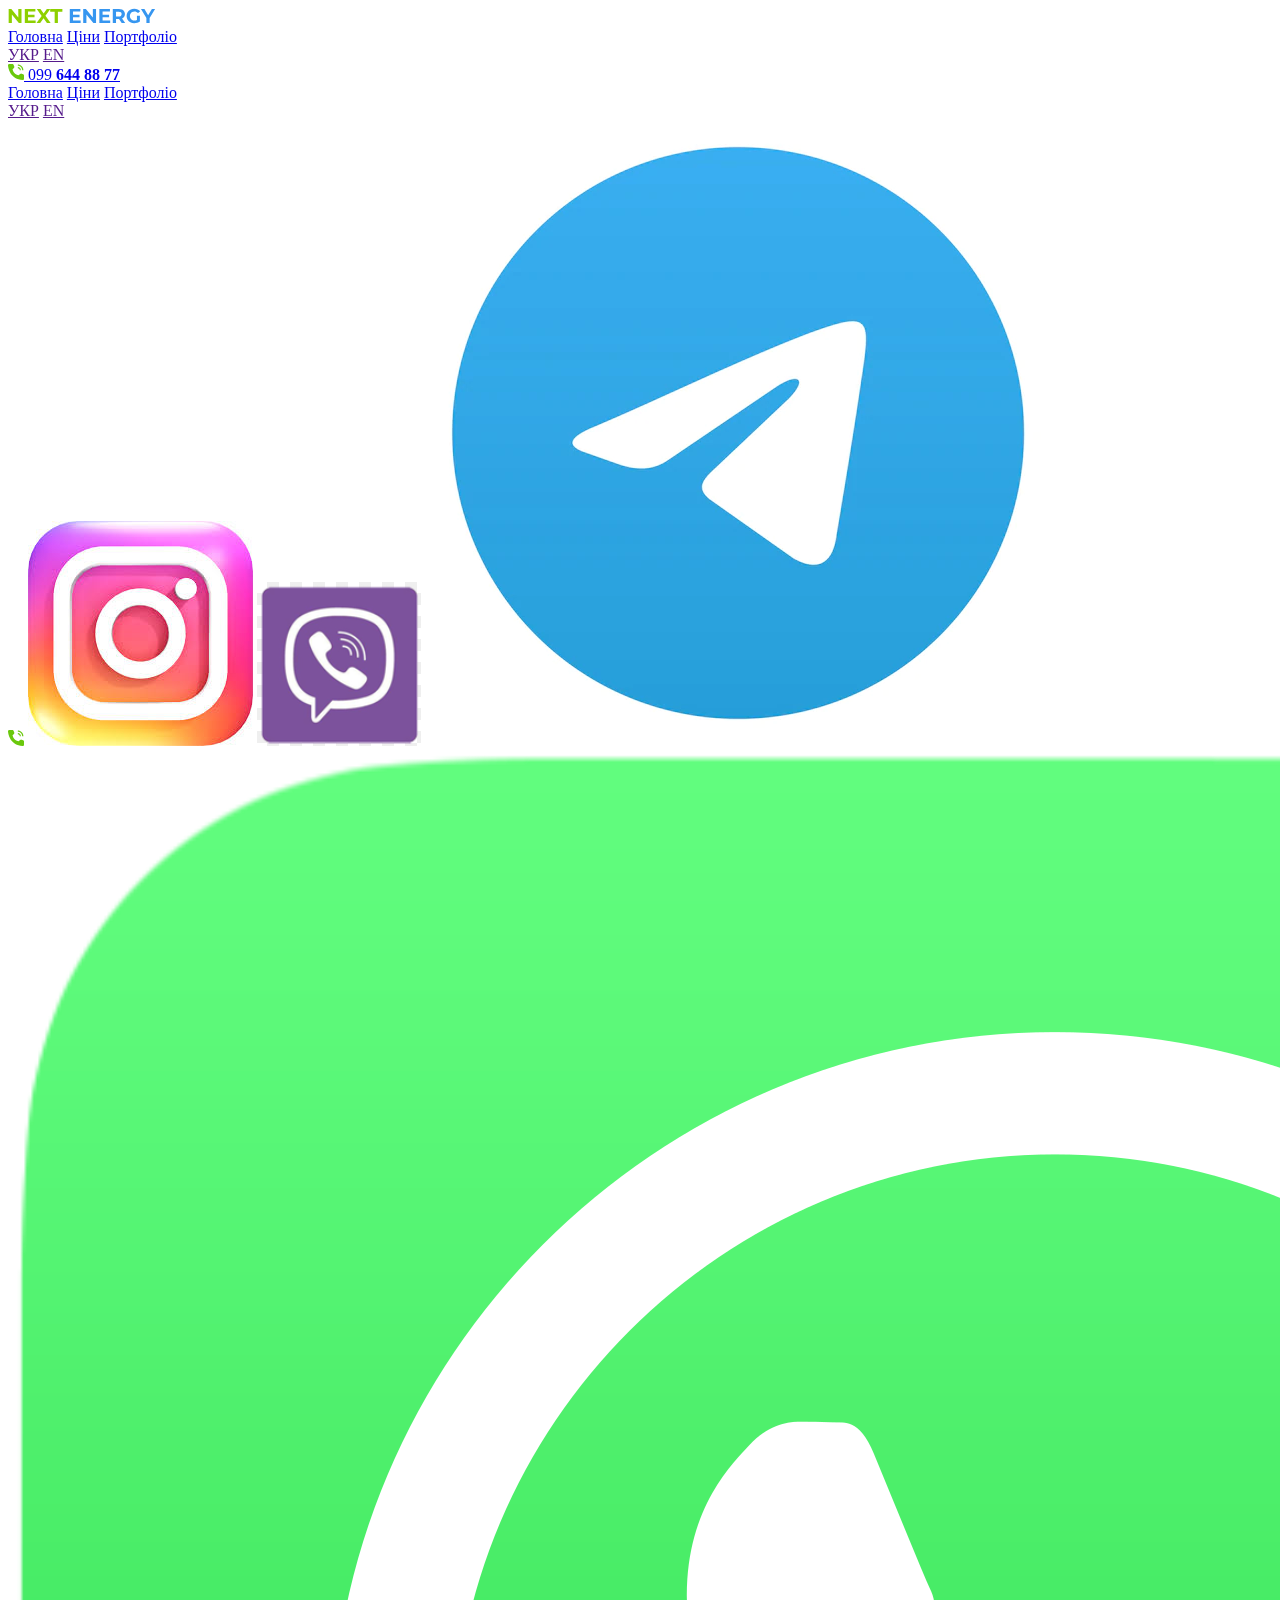
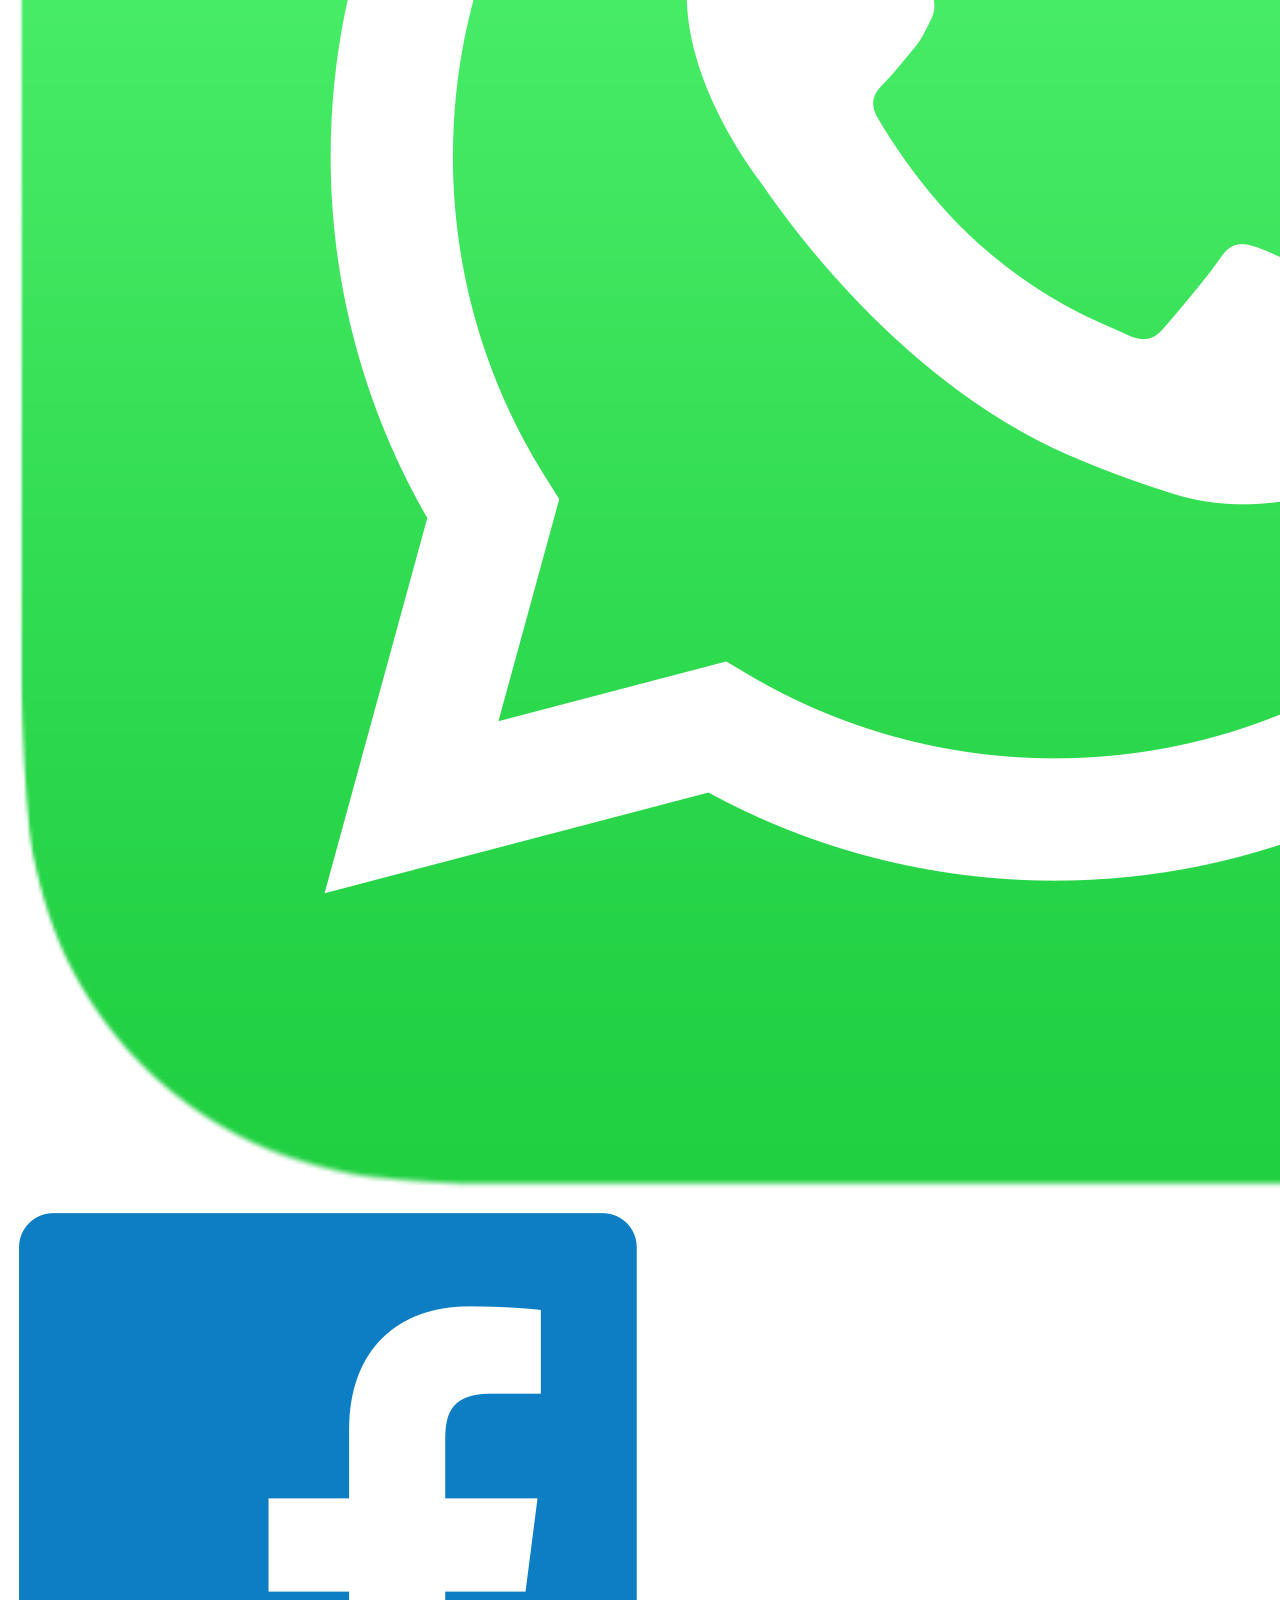
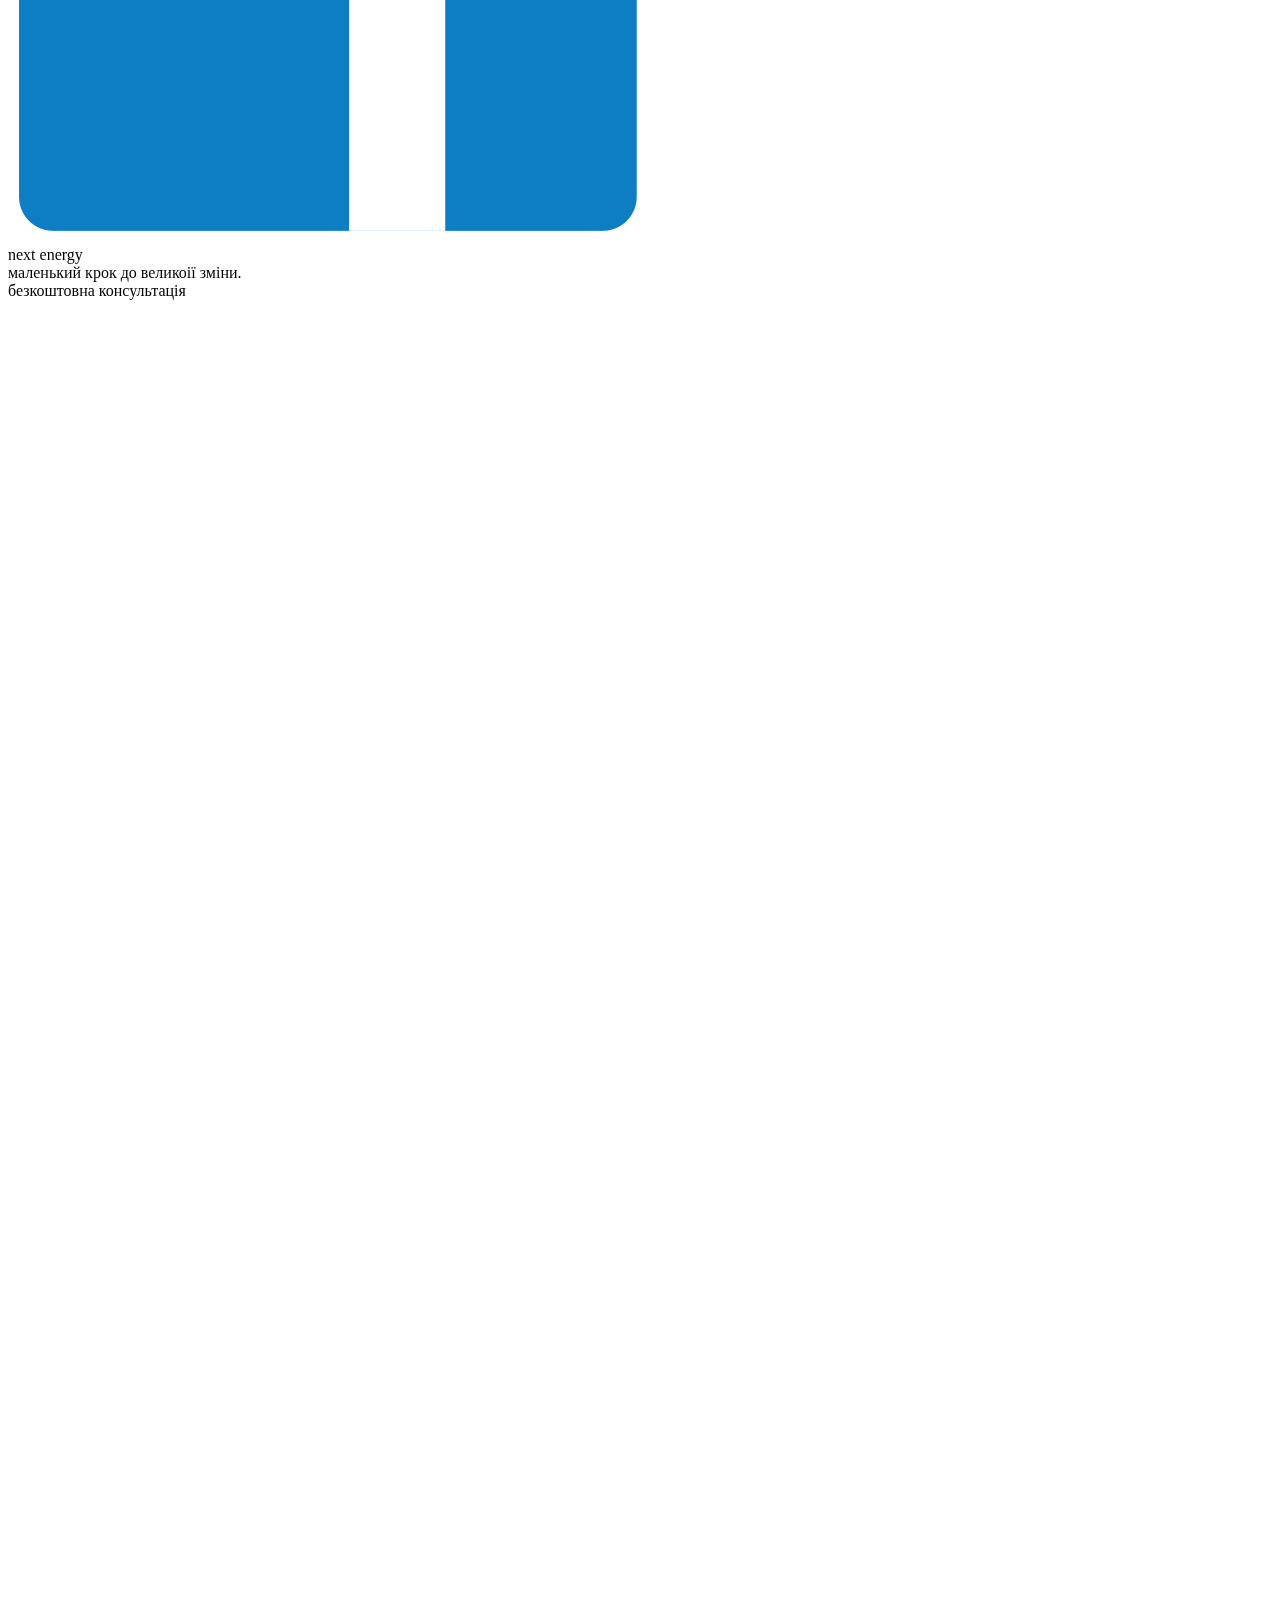
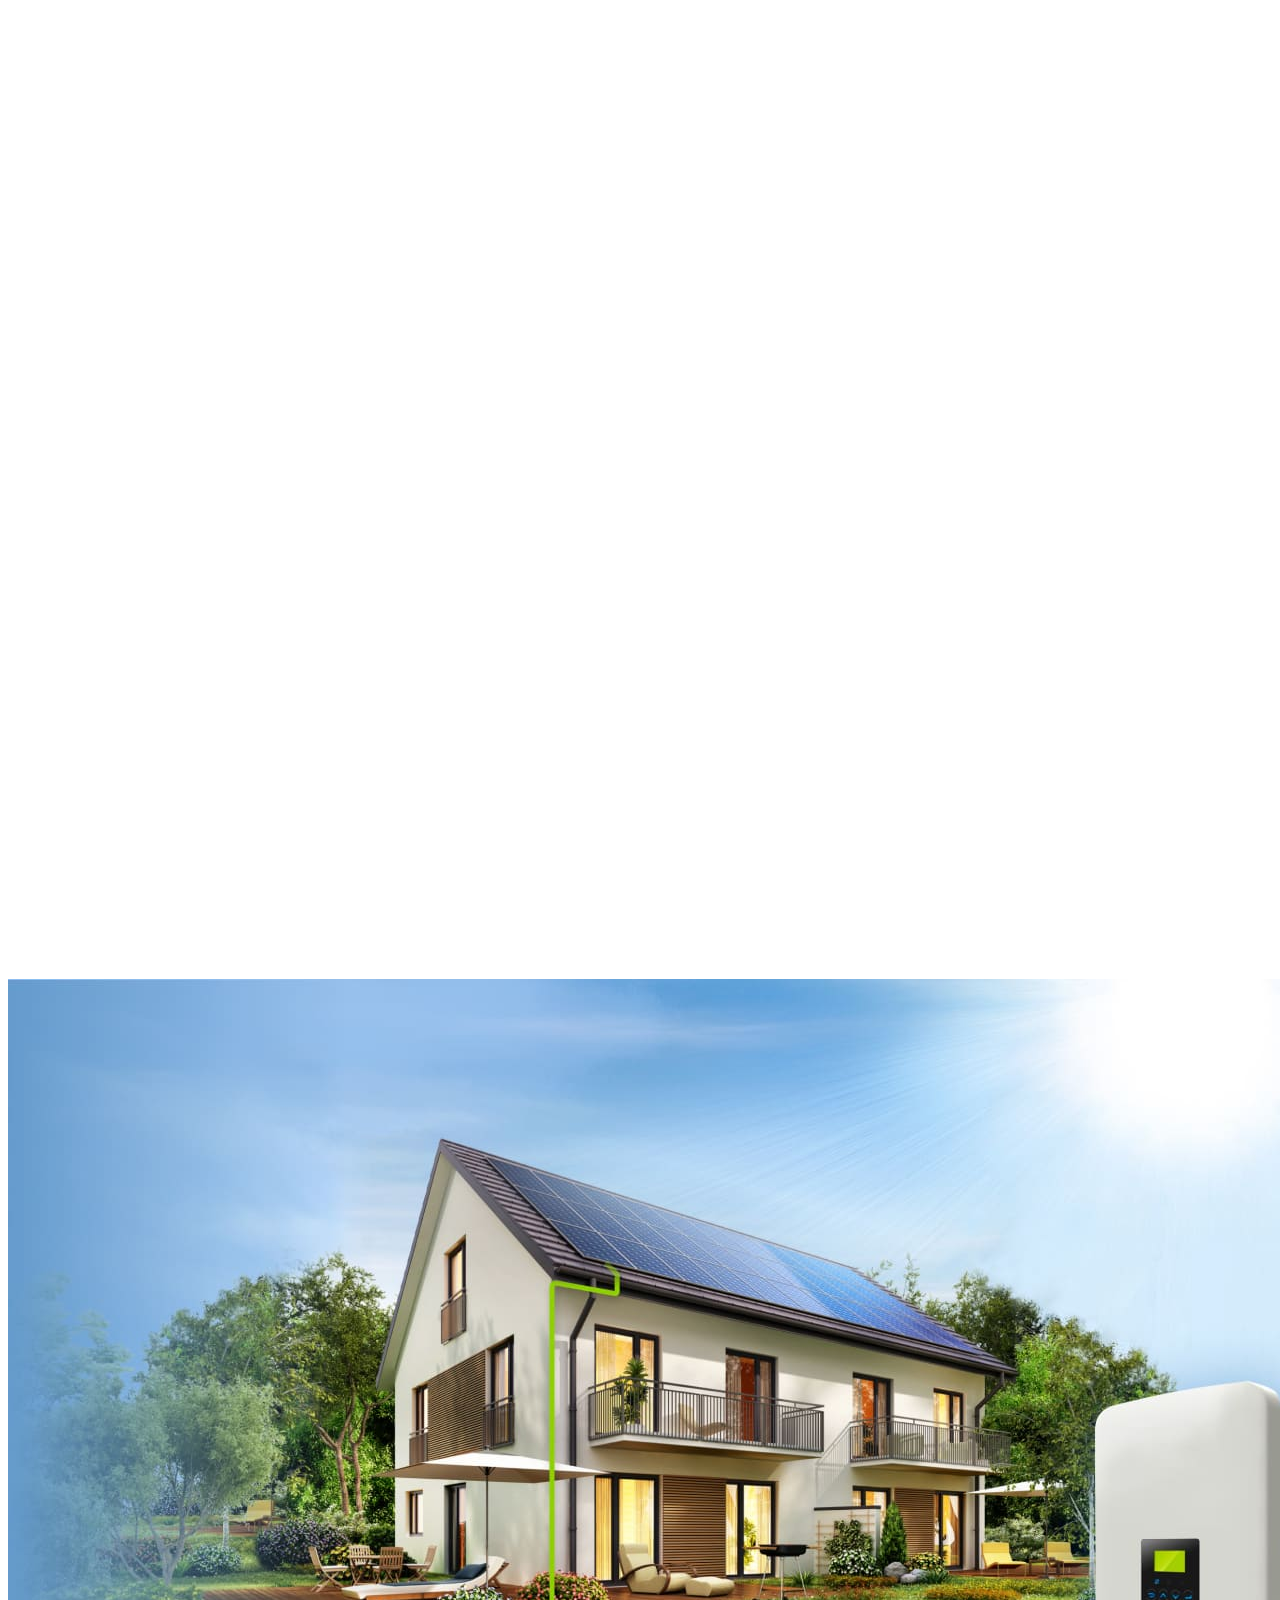
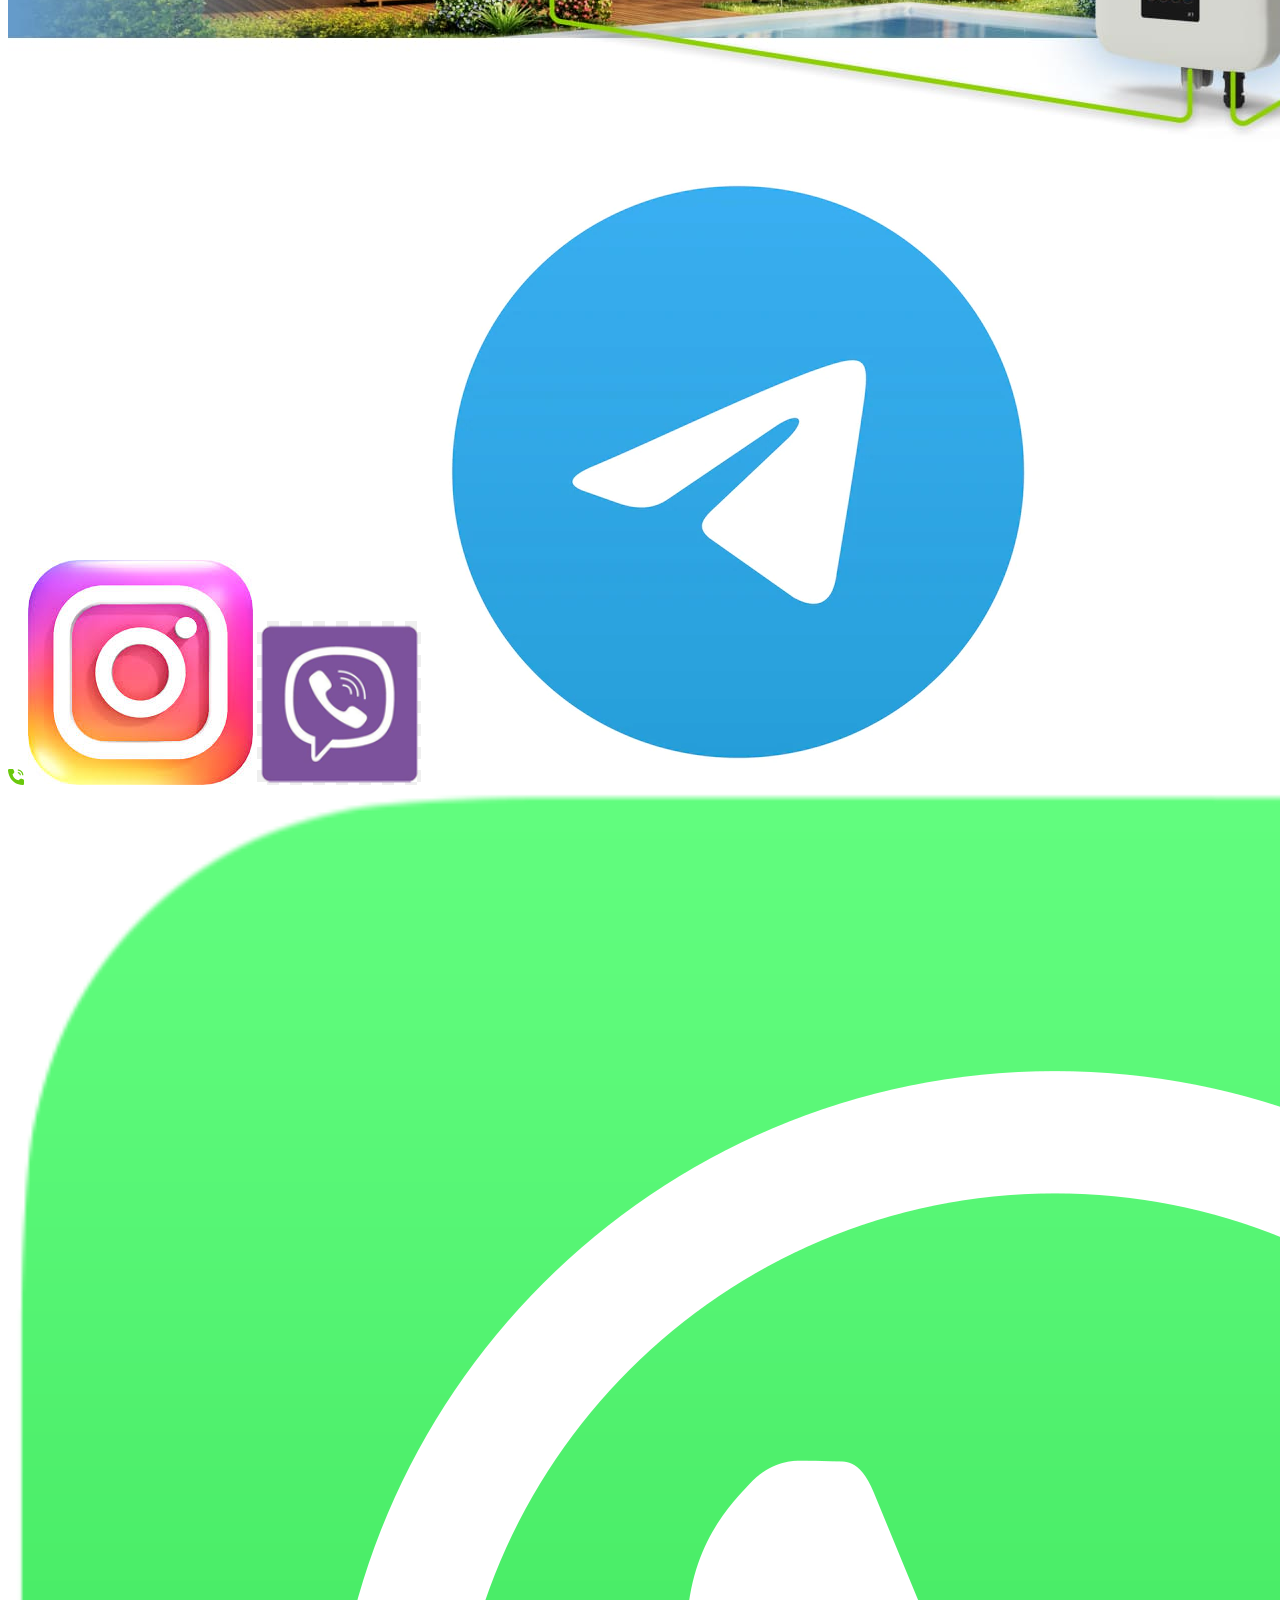
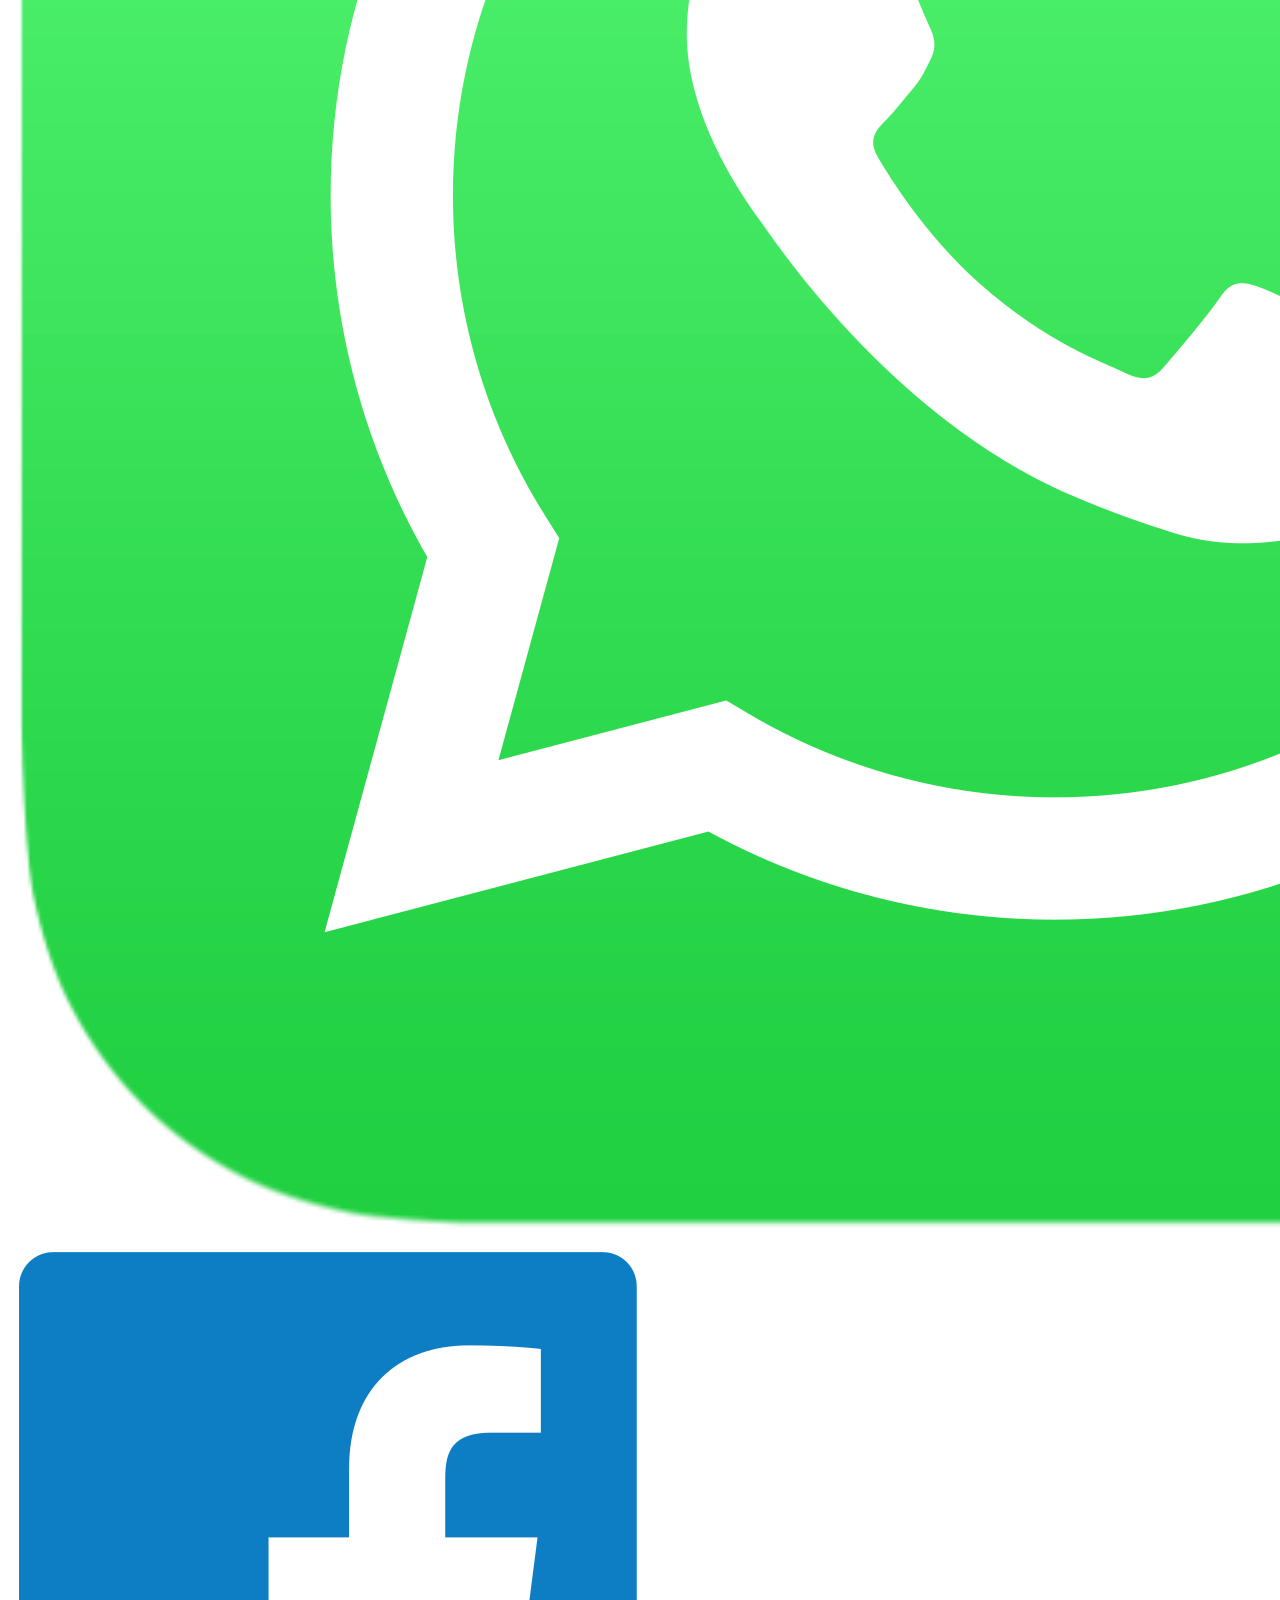
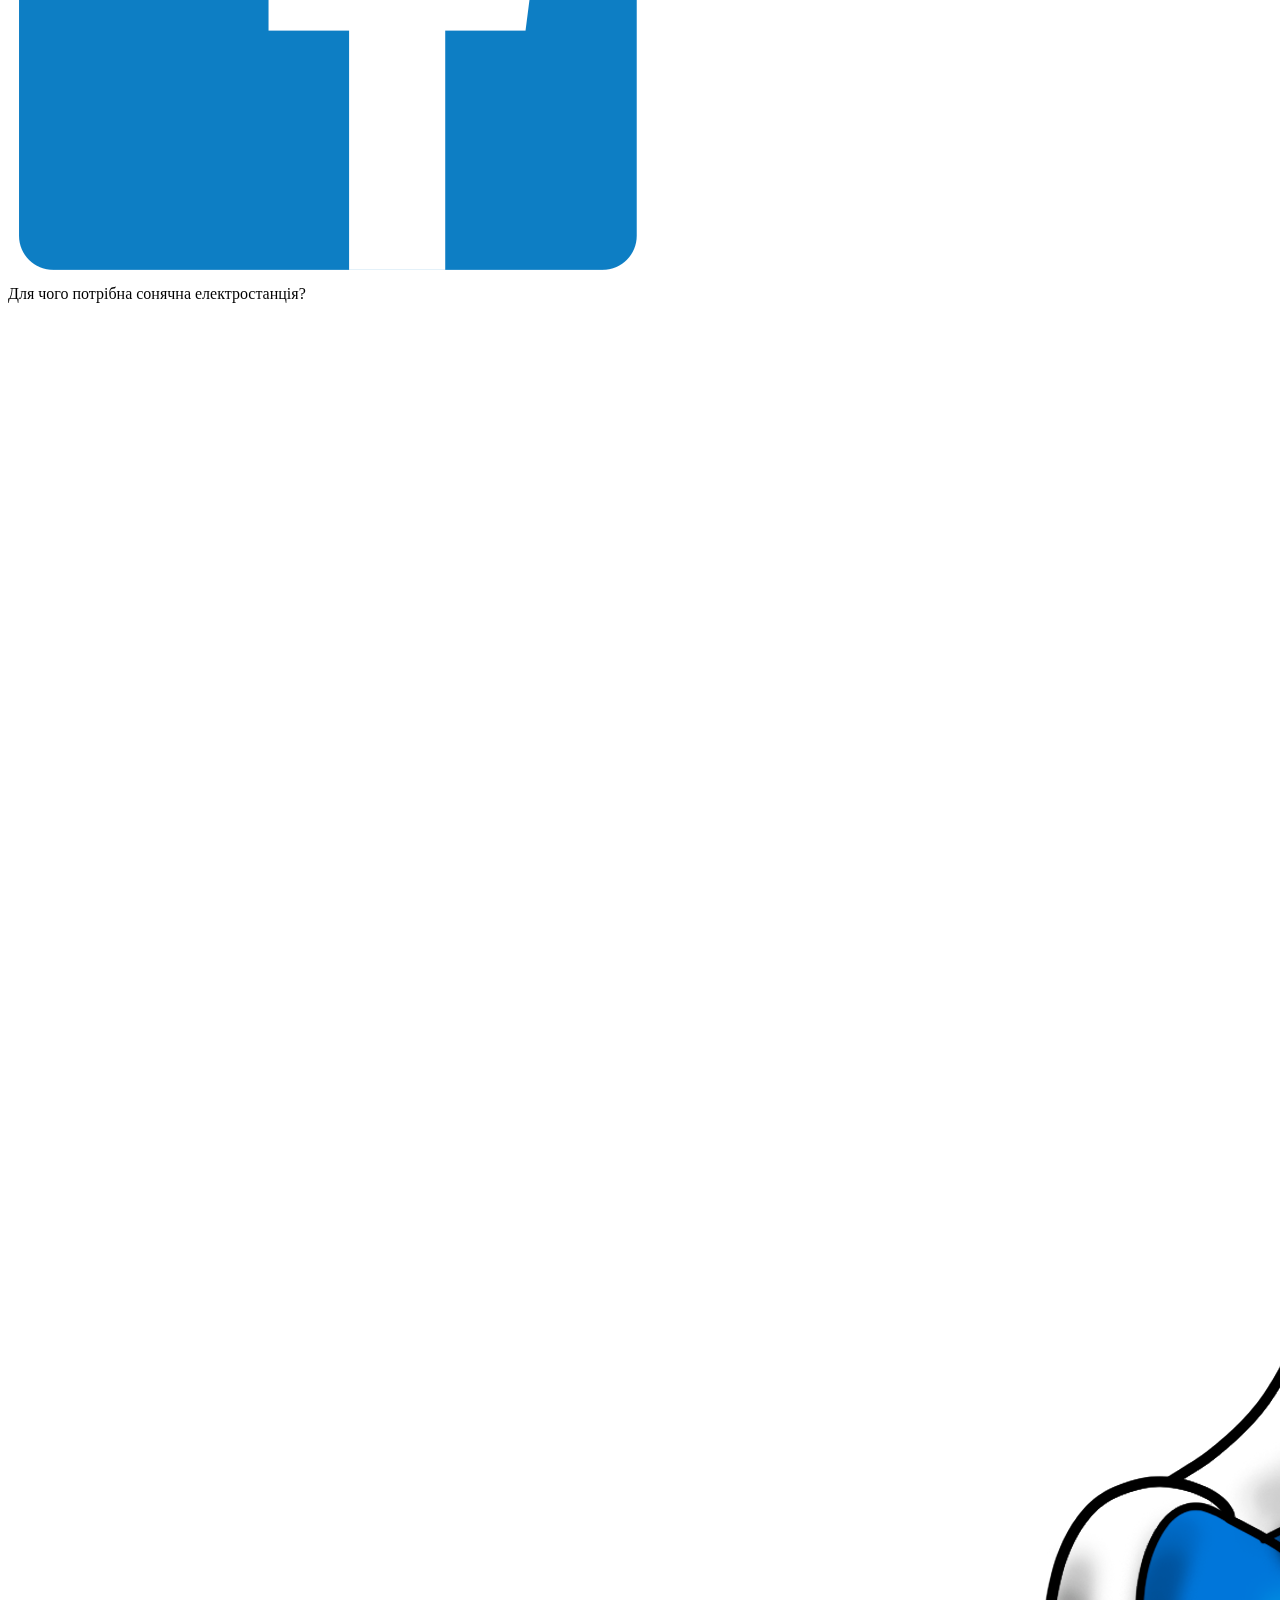
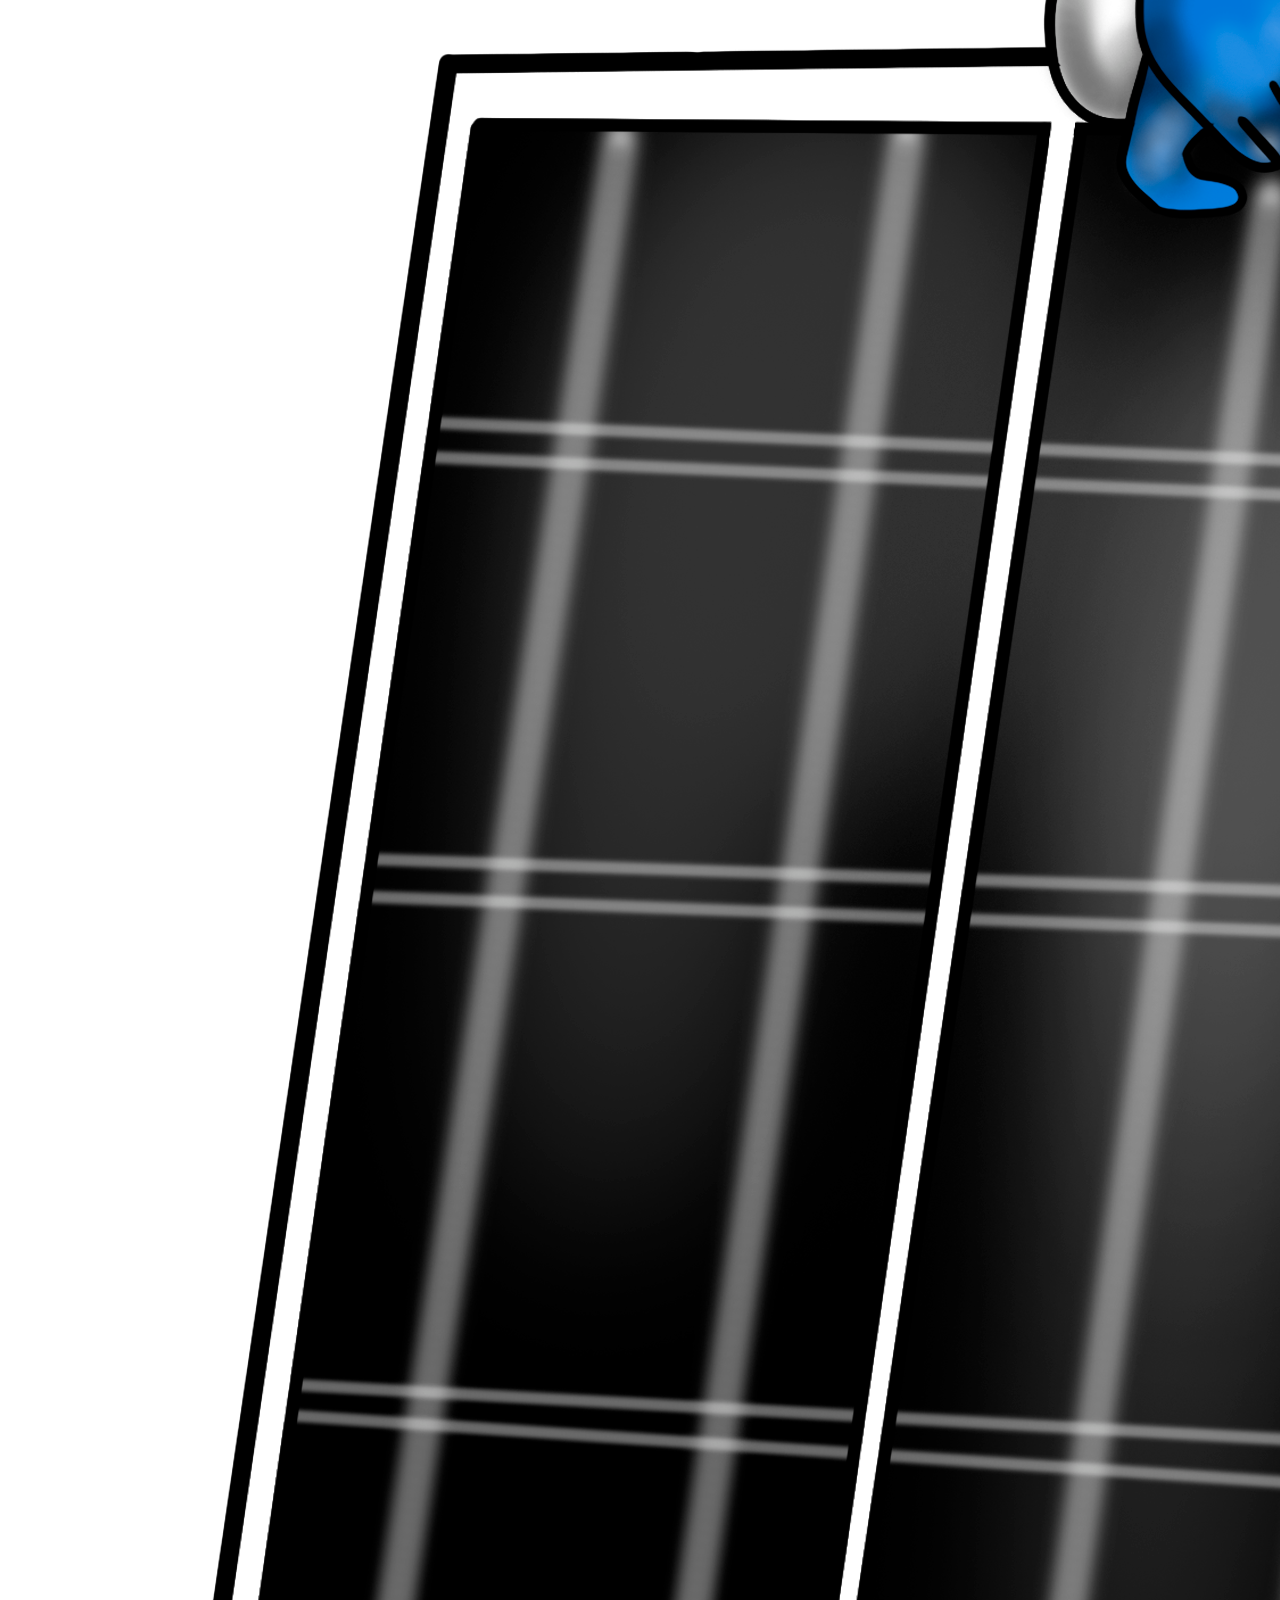
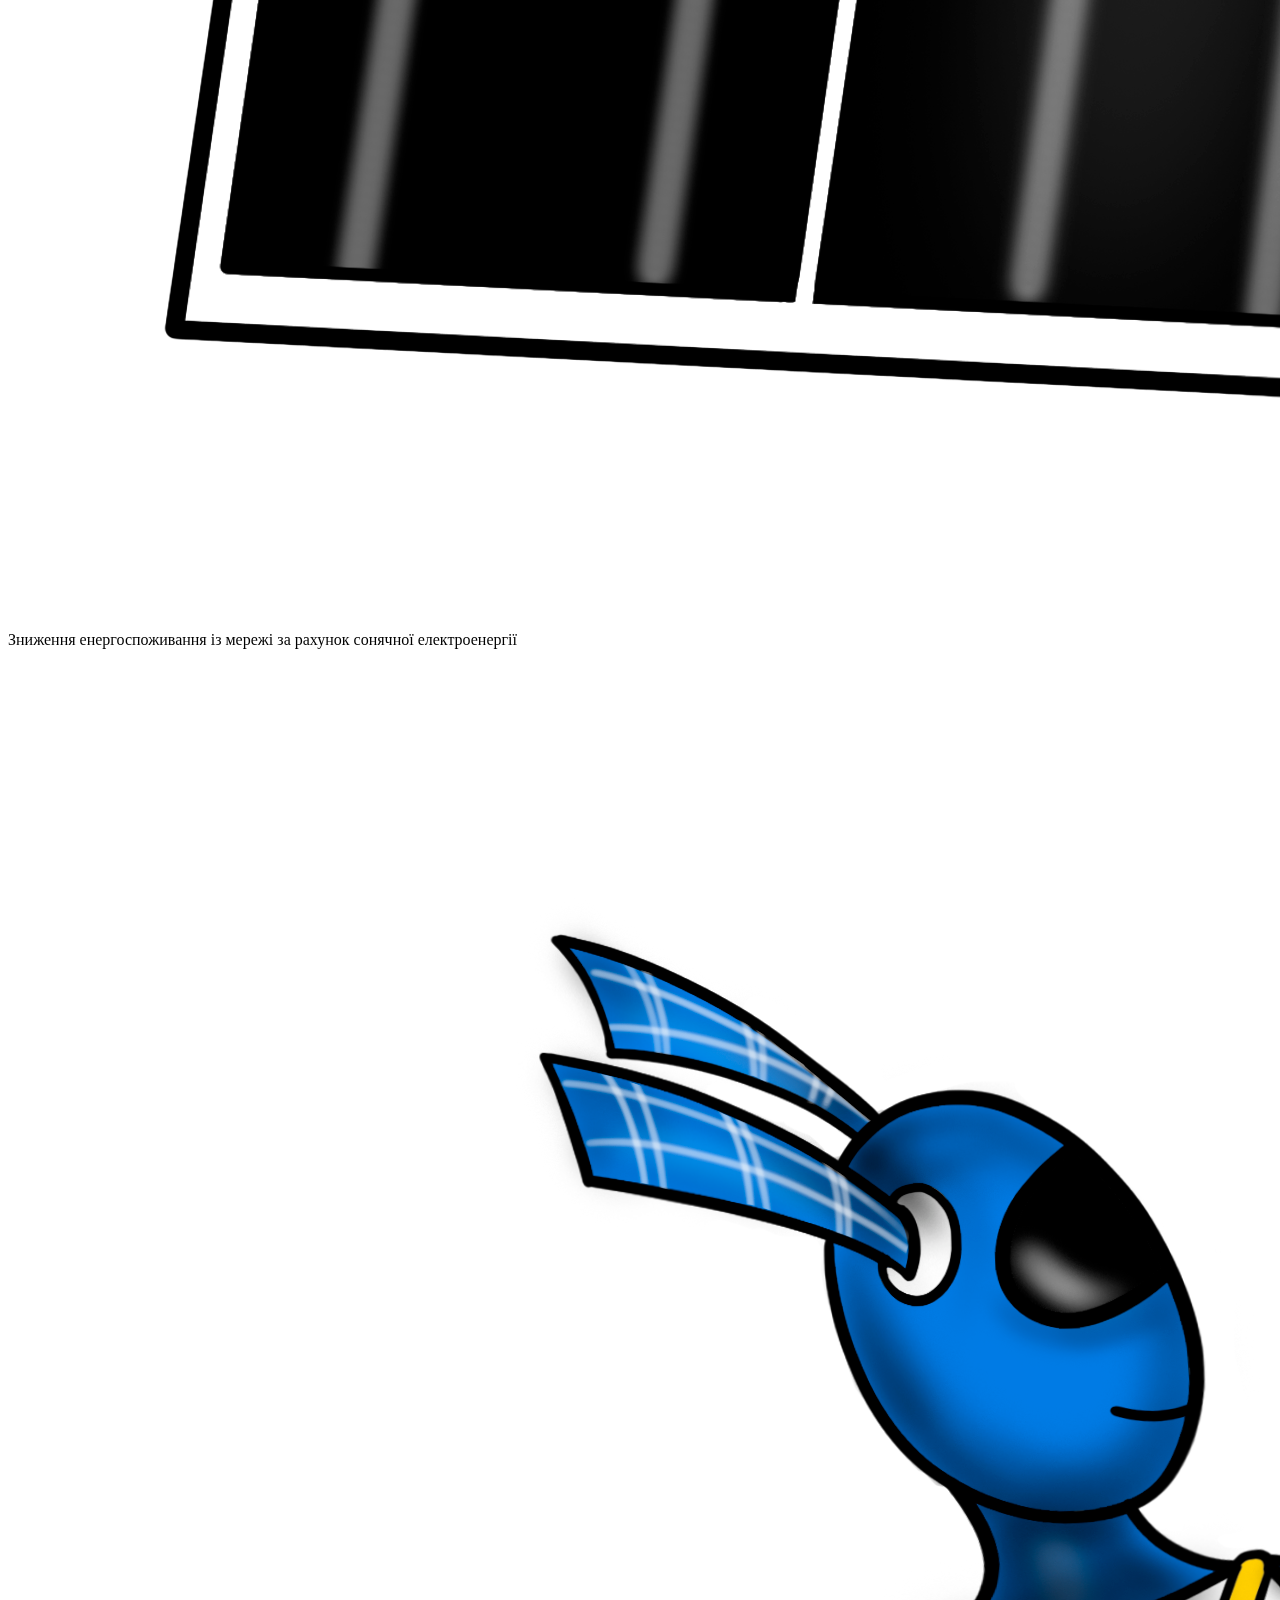
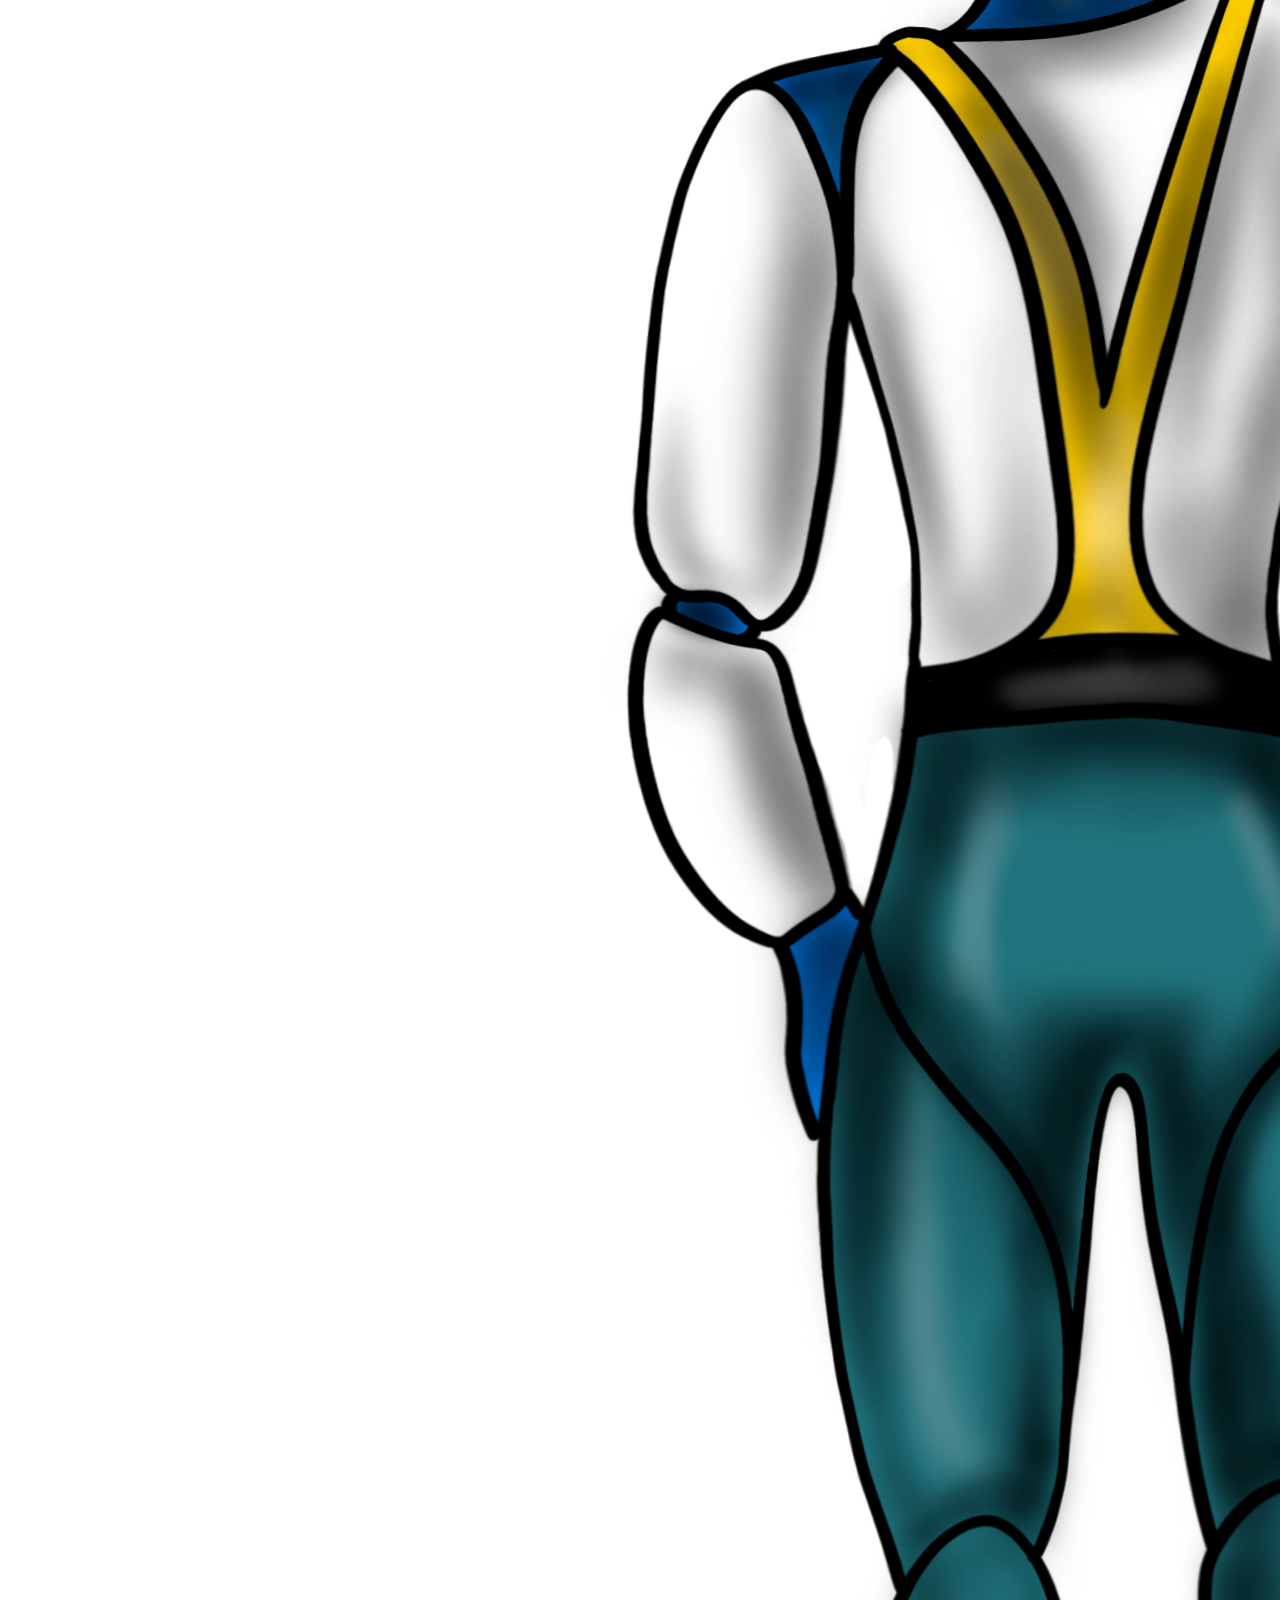
==== commit c26de342: "Update index.html" ====
--- a/index.html
+++ b/index.html
@@ -7,9 +7,9 @@
   <meta name="facebook-domain-verification" content="p7inprj3gr1d79l42xqrebylso6r18" />
   <title>next-energy</title>
   <meta name="description" content="Будівництво та оформлення зеленого тарифу у Києві та області. Введення в експлуатацію під ключ. ☎️ +38099-644-88-77" />
-    <link rel="shortcut icon" href="./img/robot.png" type="image/x-icon">
-  <link rel="stylesheet" href="css/vars.css">
-  <link rel="stylesheet" href="css/base.css">
+    <link rel="shortcut icon" href="/Iryna-Bryzhan.next-energy.github.io//img/robot.png" type="image/x-icon">
+  <link rel="stylesheet" href="/Iryna-Bryzhan.next-energy.github.io/css/vars.css">
+  <link rel="stylesheet" href="/Iryna-Bryzhan.next-energy.github.io/css/base.css">
   <link rel="preconnect" href="https://fonts.googleapis.com">
   <link rel="preconnect" href="https://fonts.gstatic.com" crossorigin>
   <link href="https://fonts.googleapis.com/css2?family=Montserrat:wght@200;400;600;800&display=swap" rel="stylesheet">
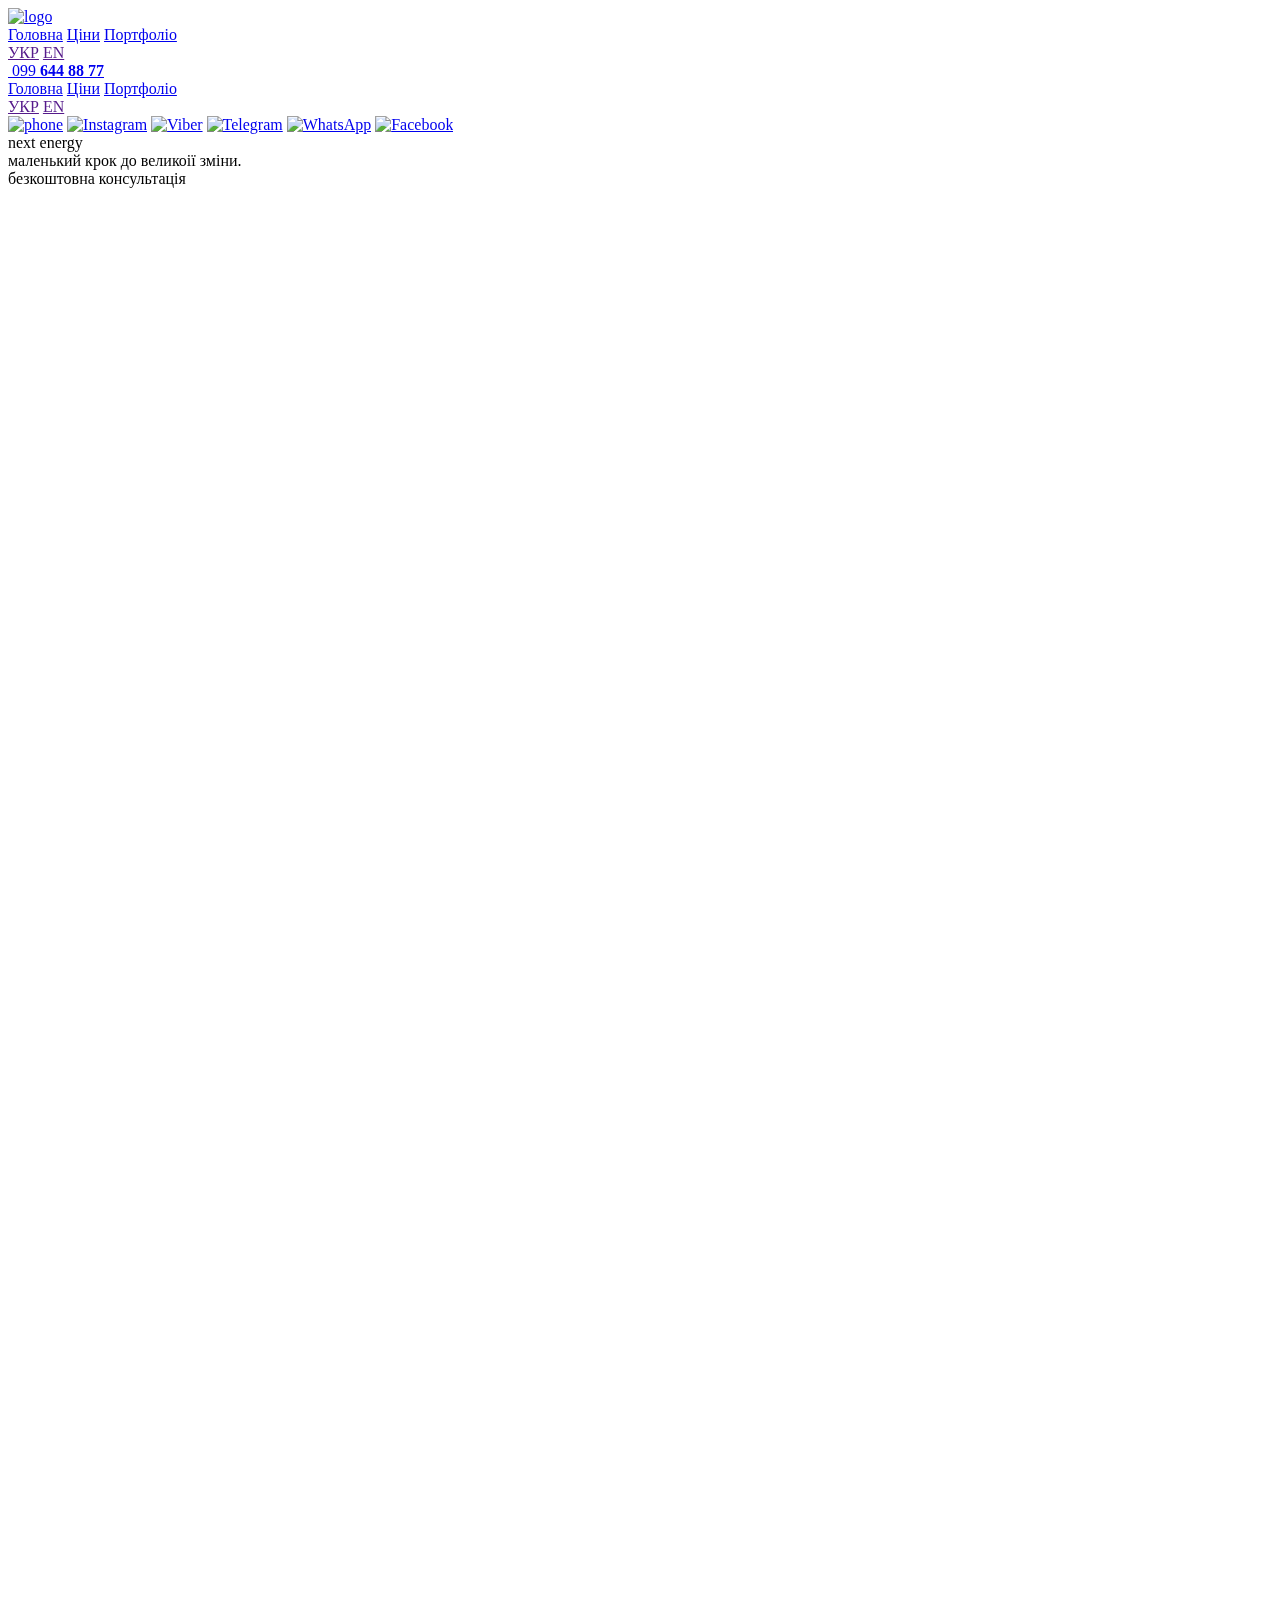
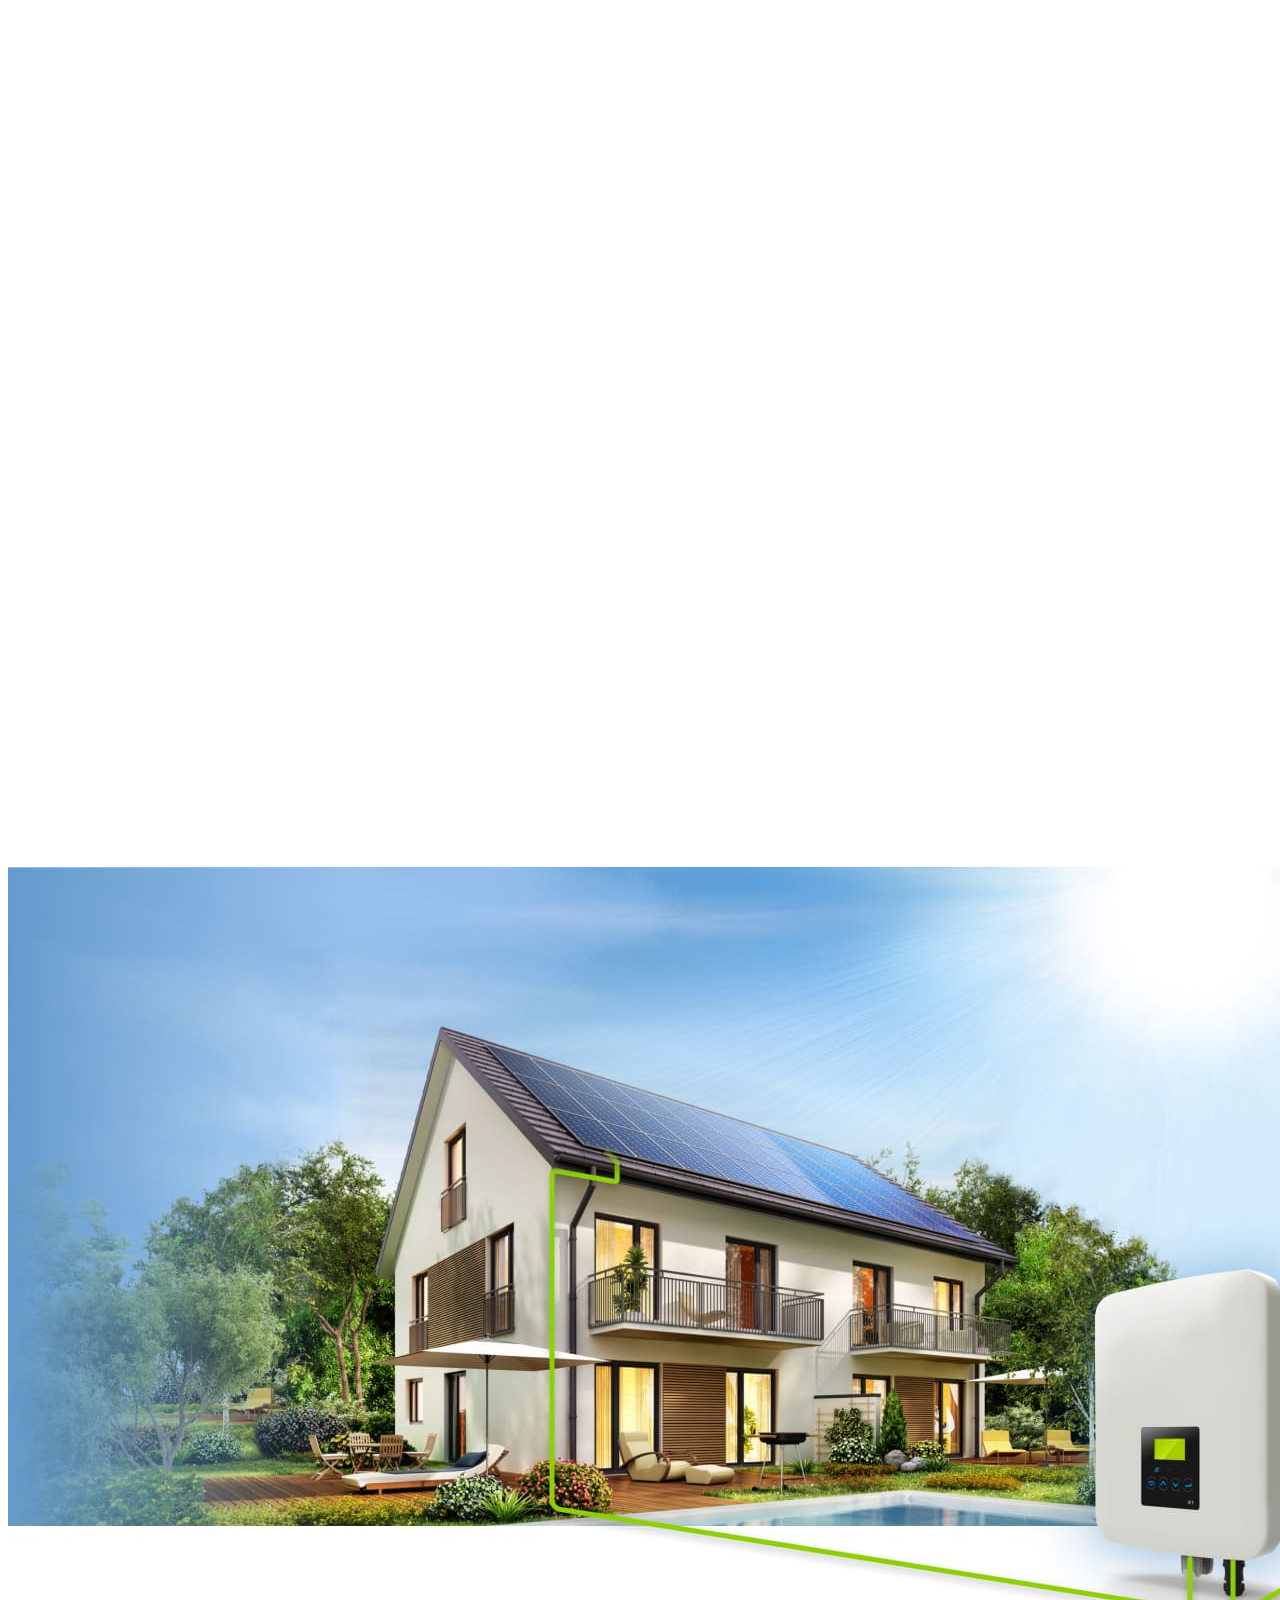
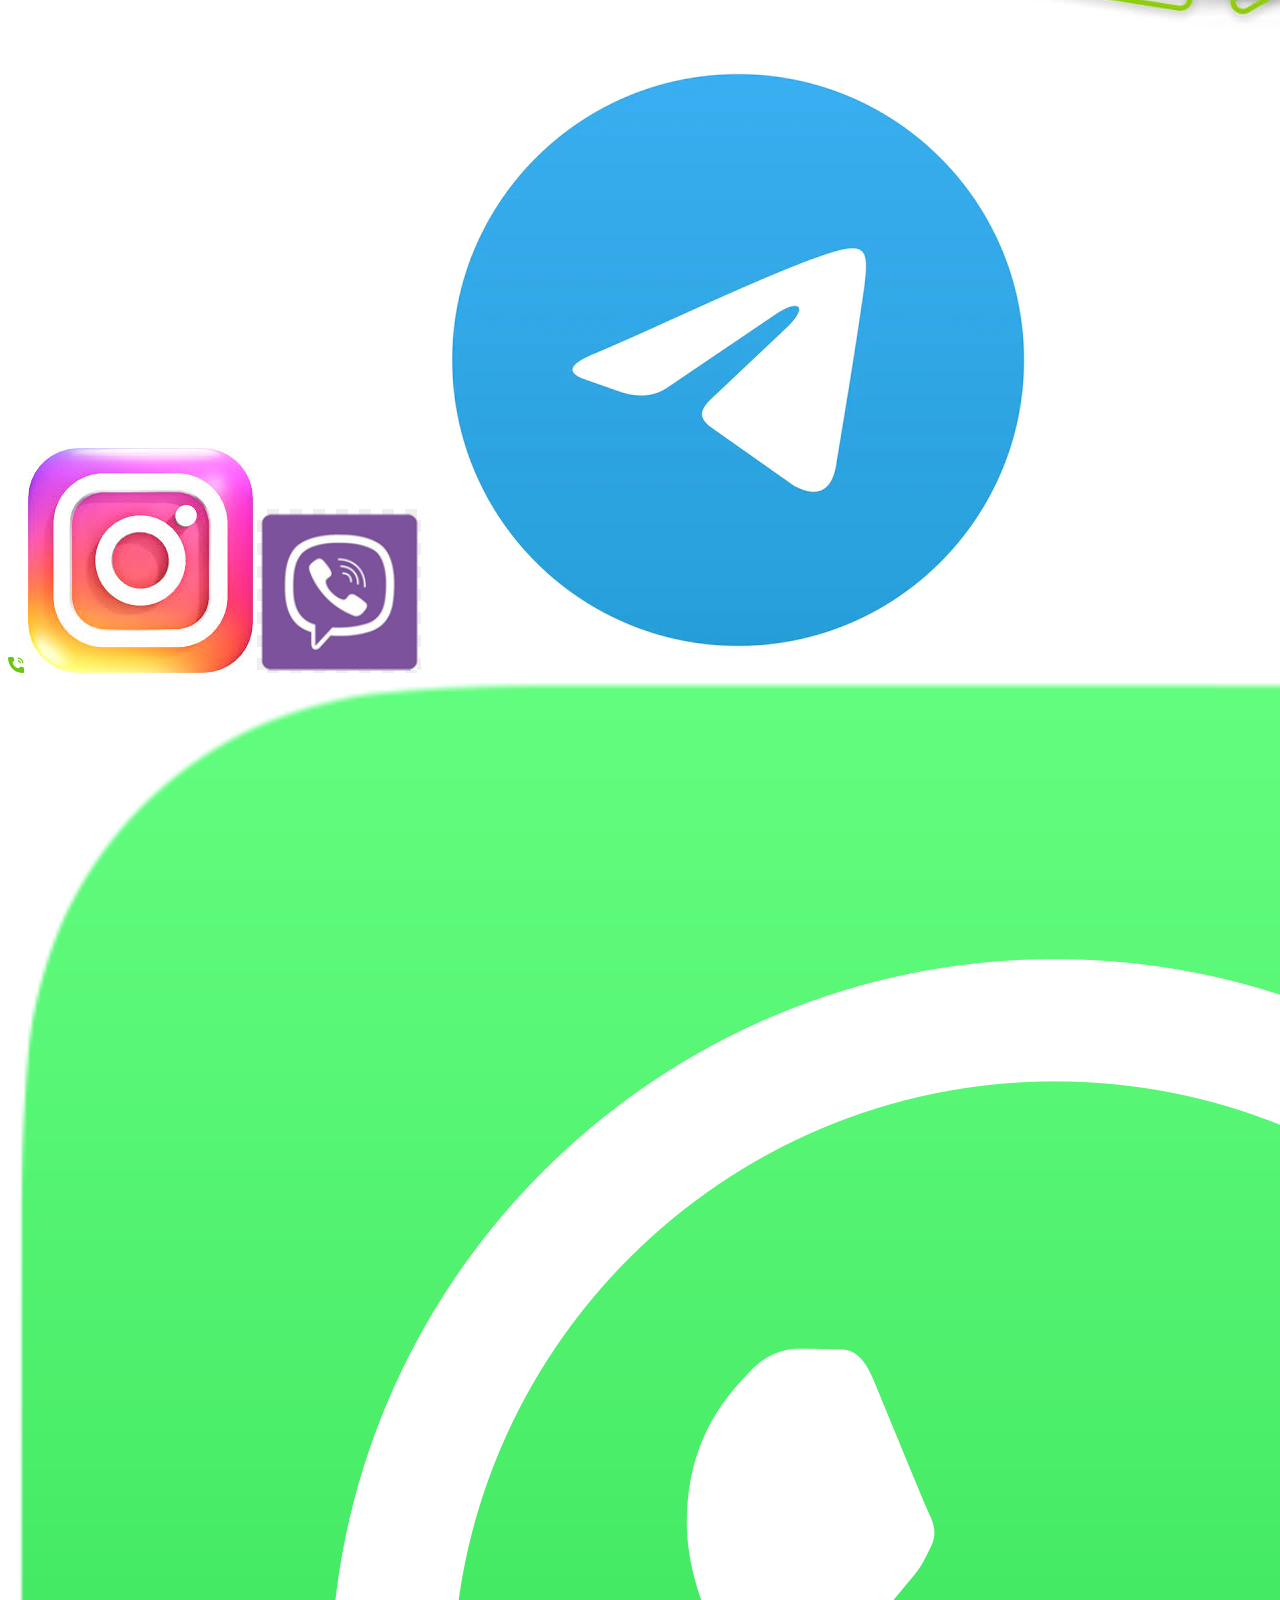
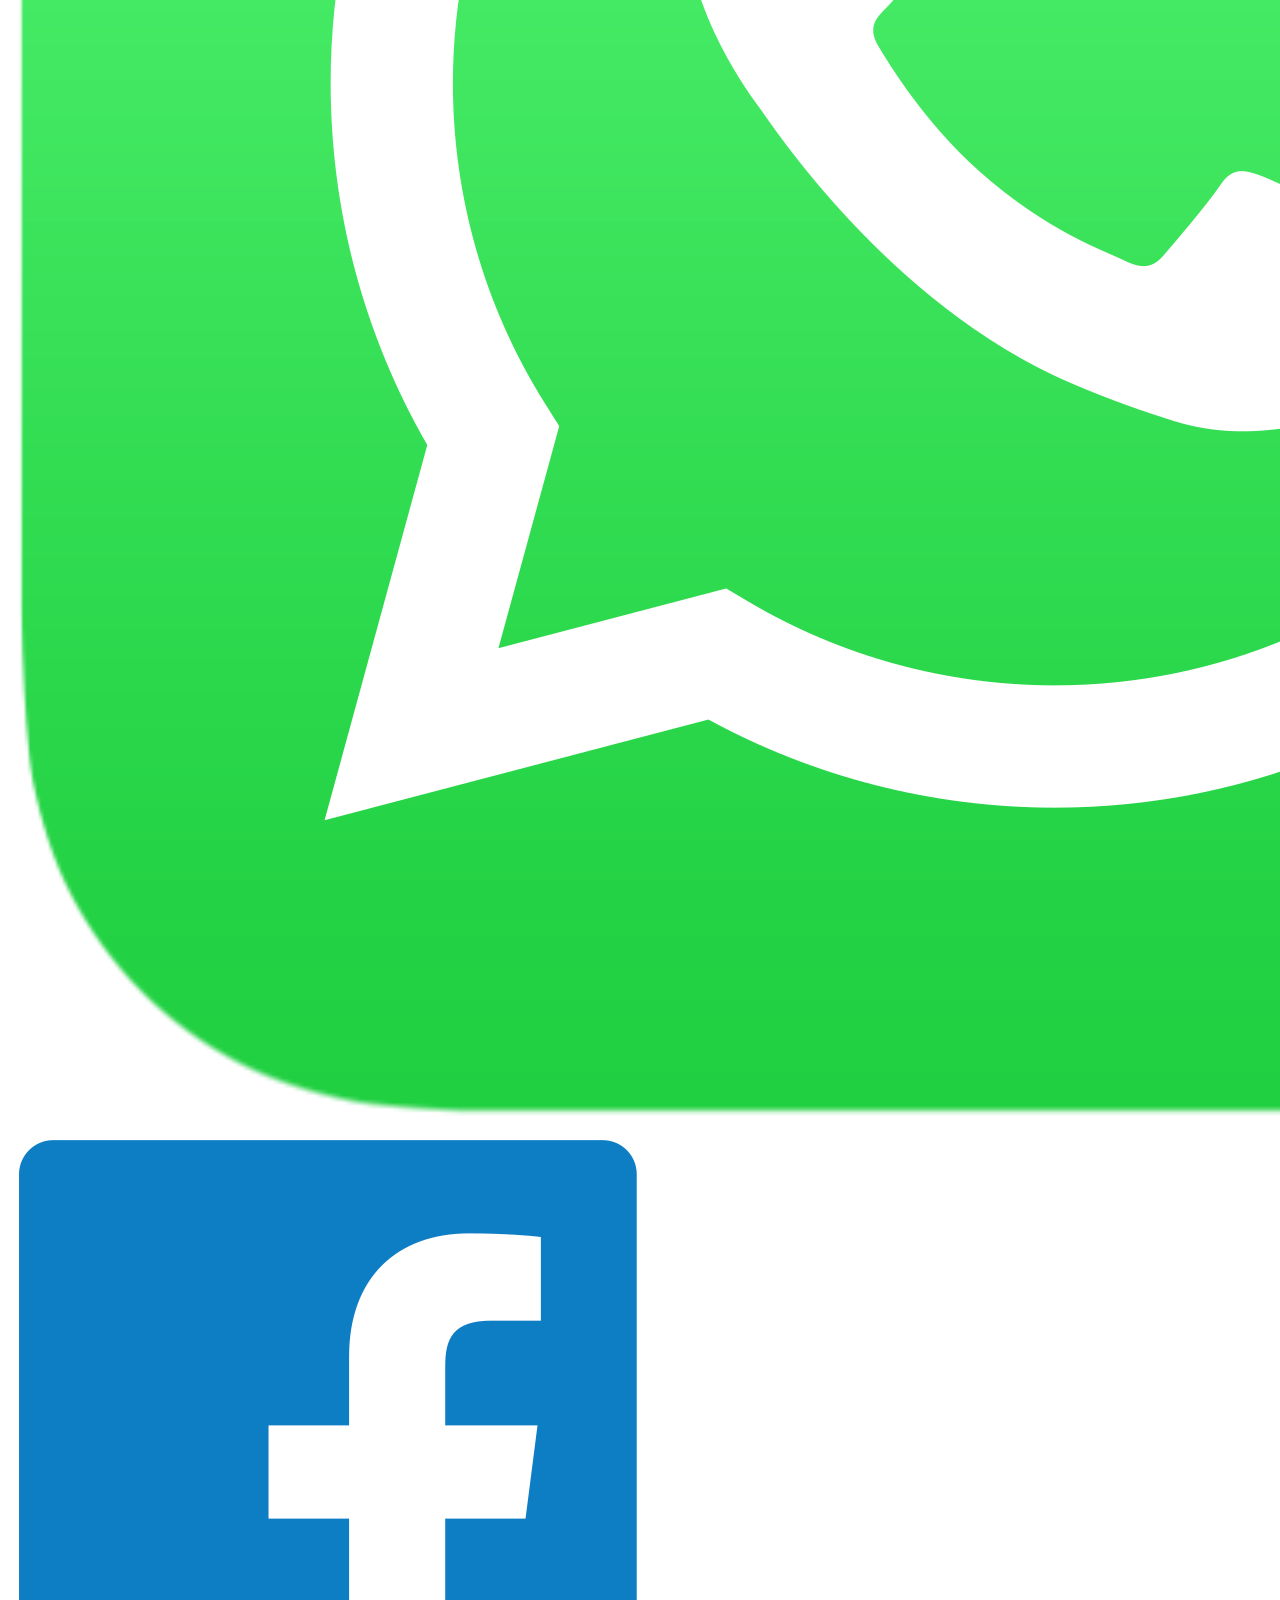
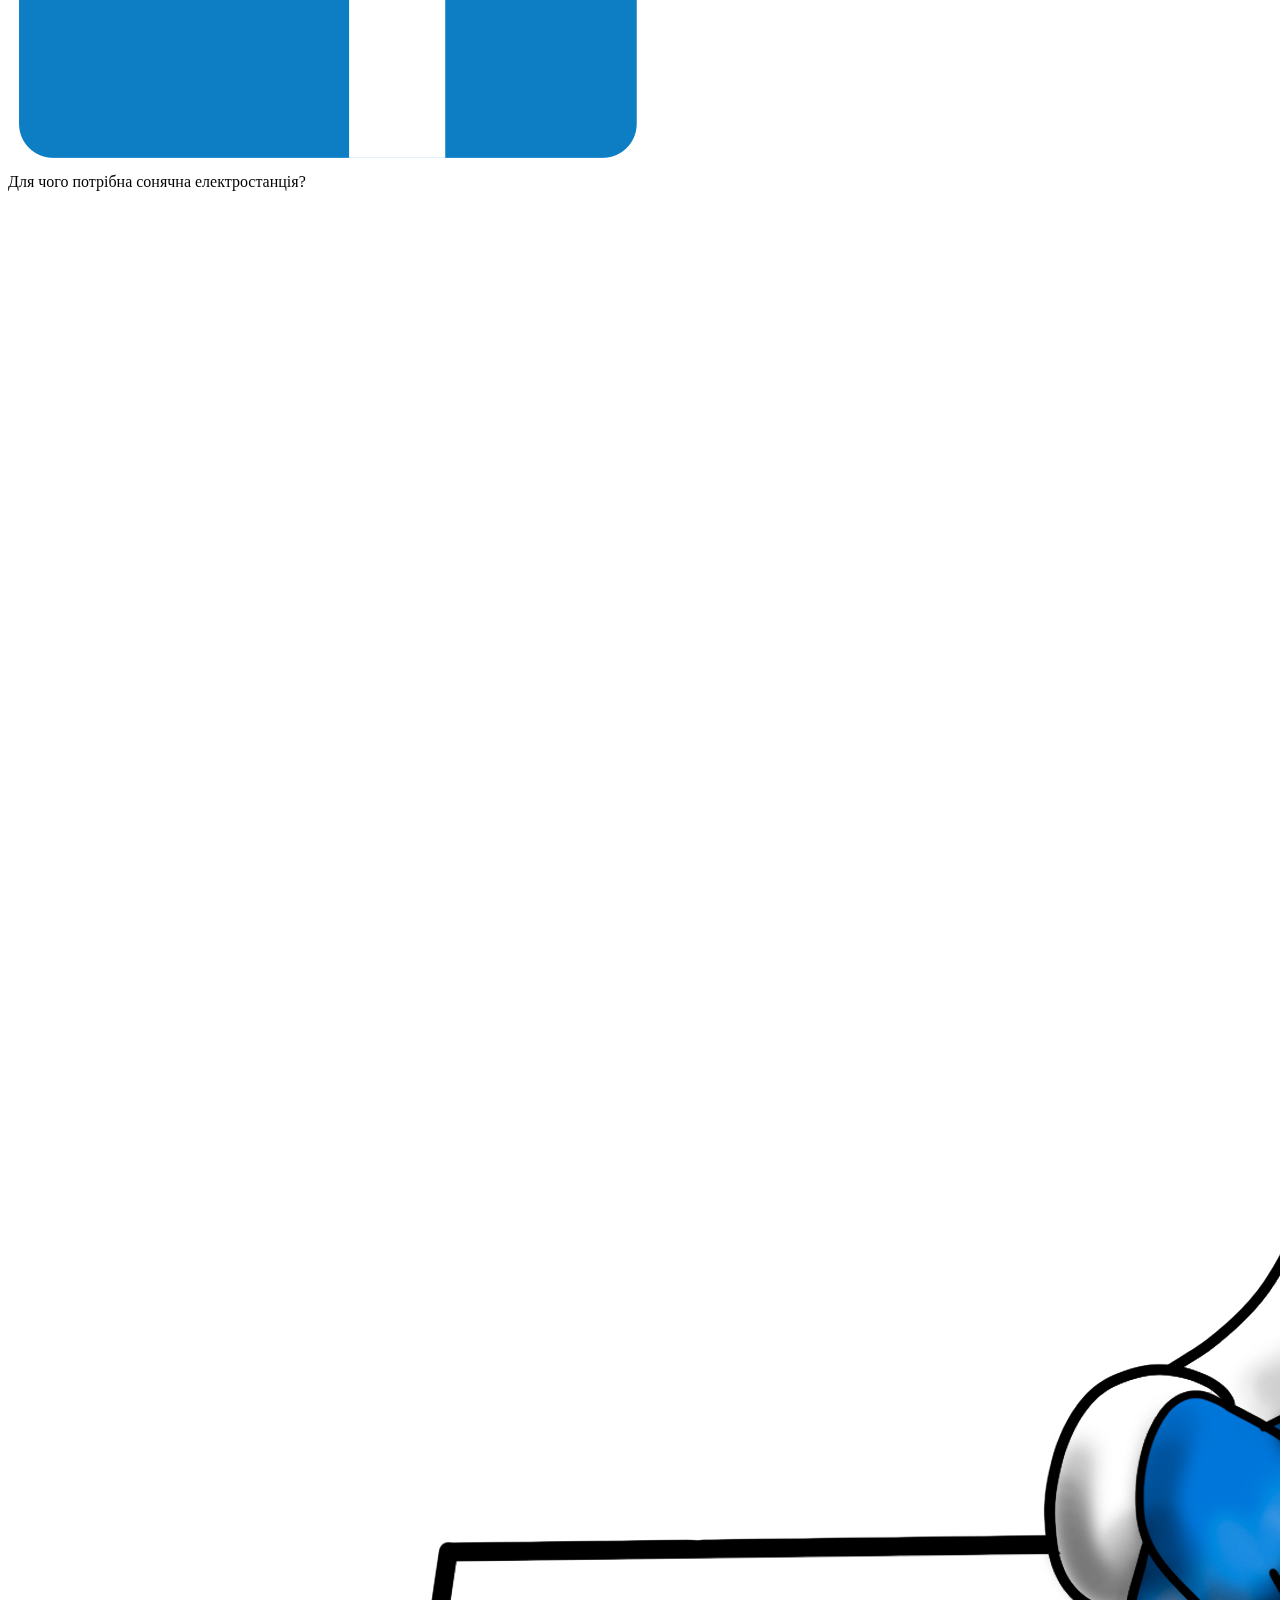
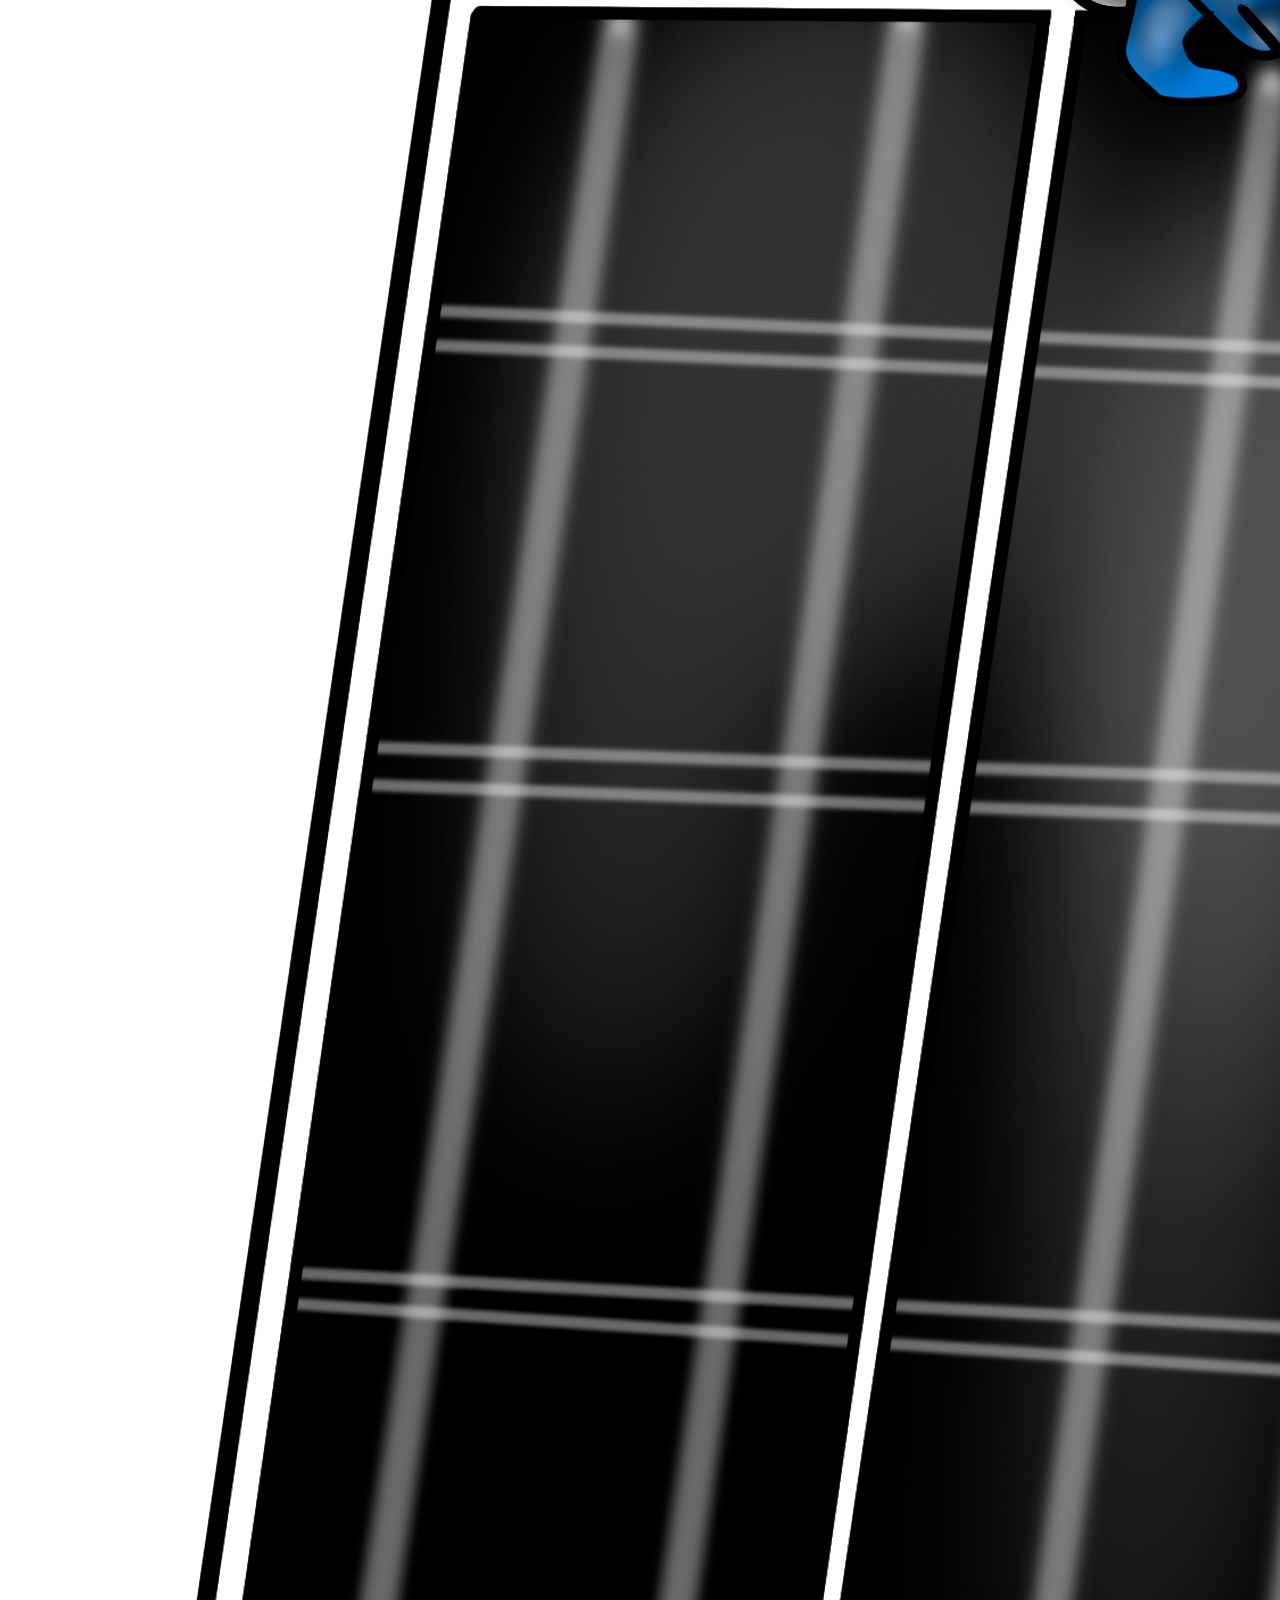
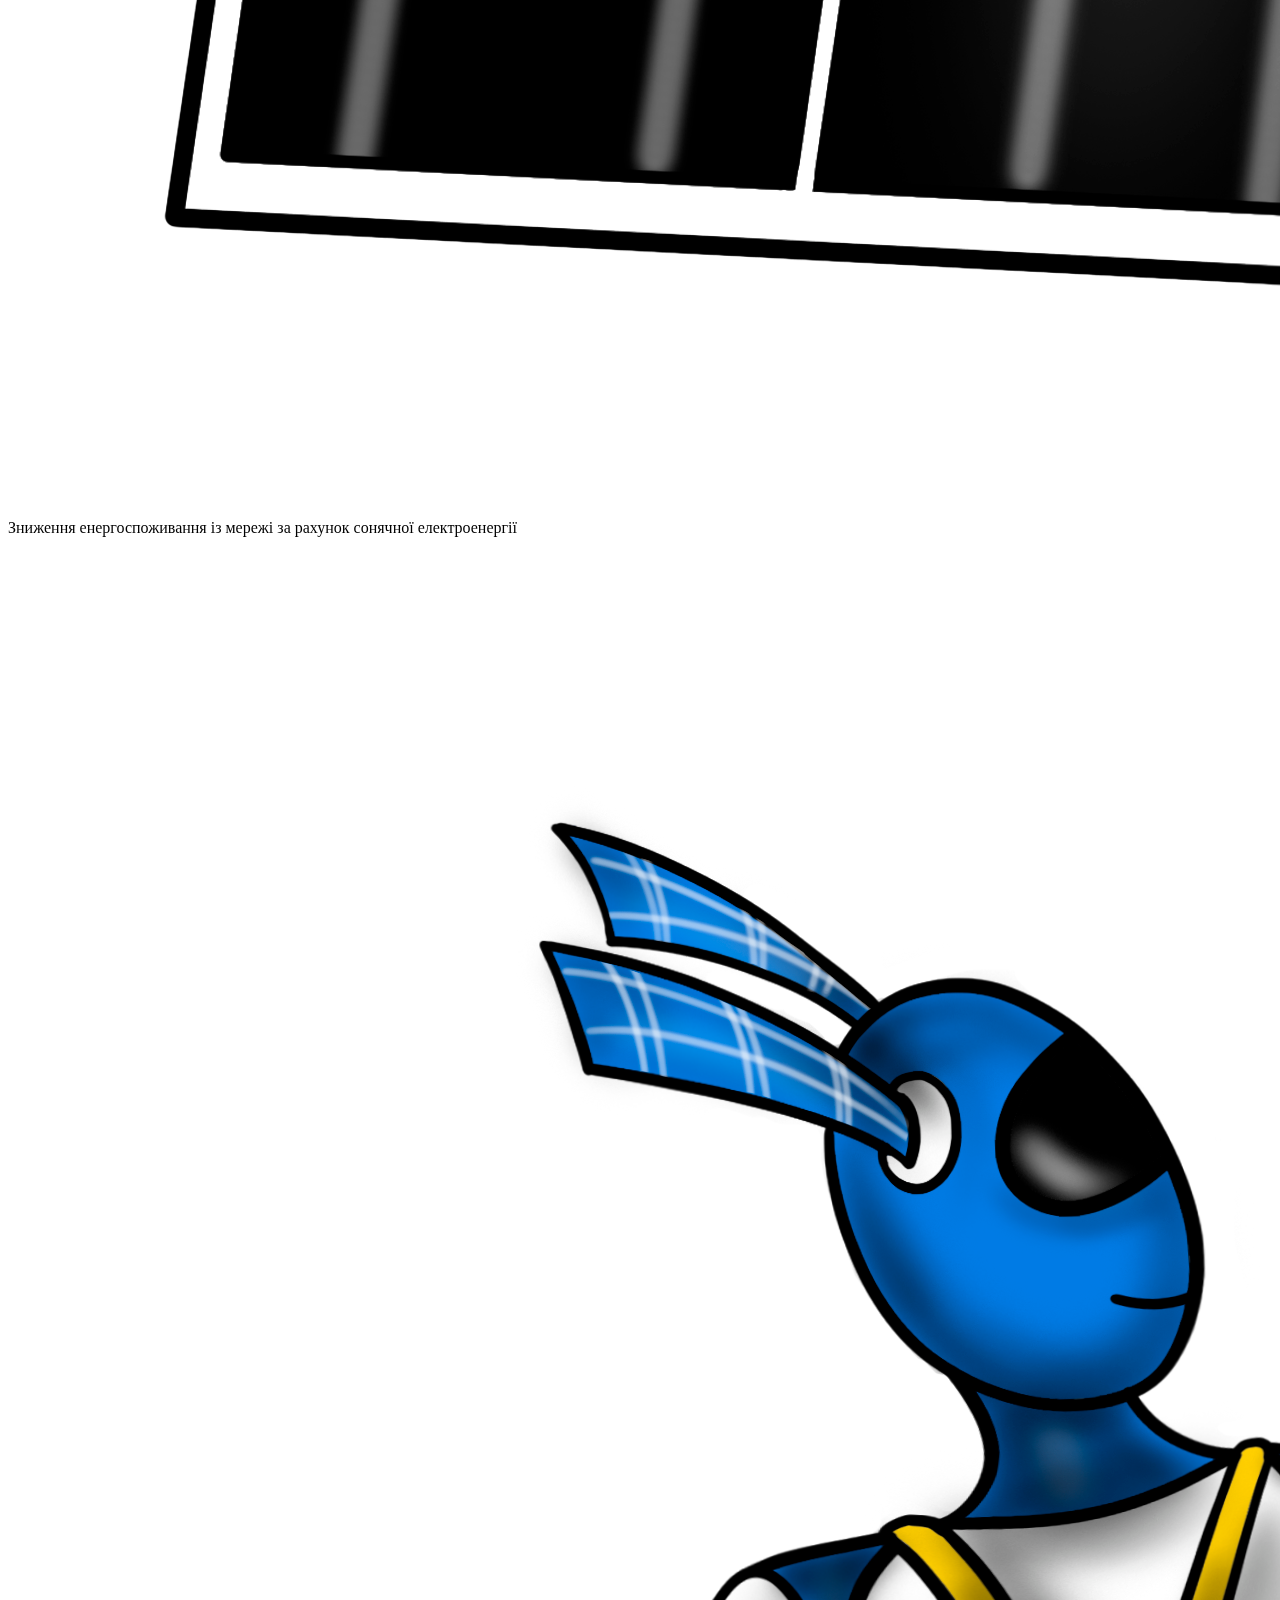
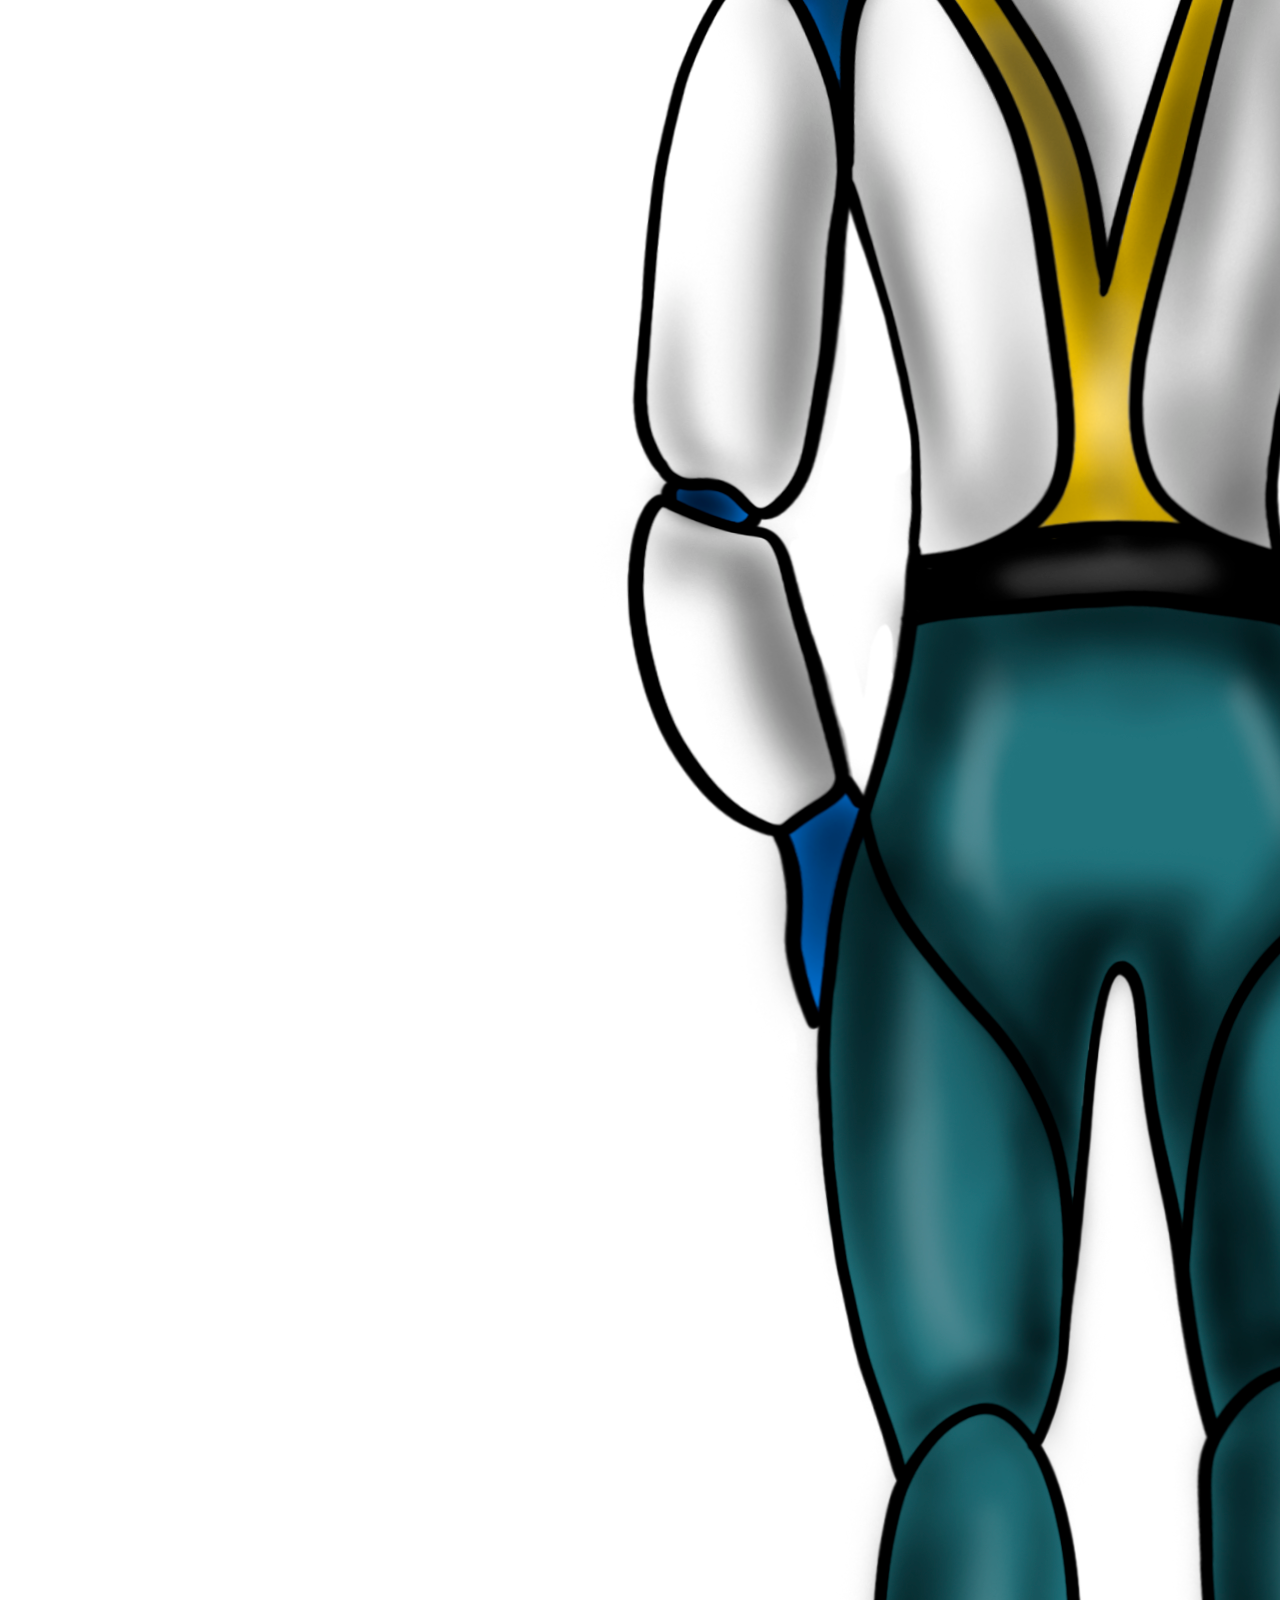
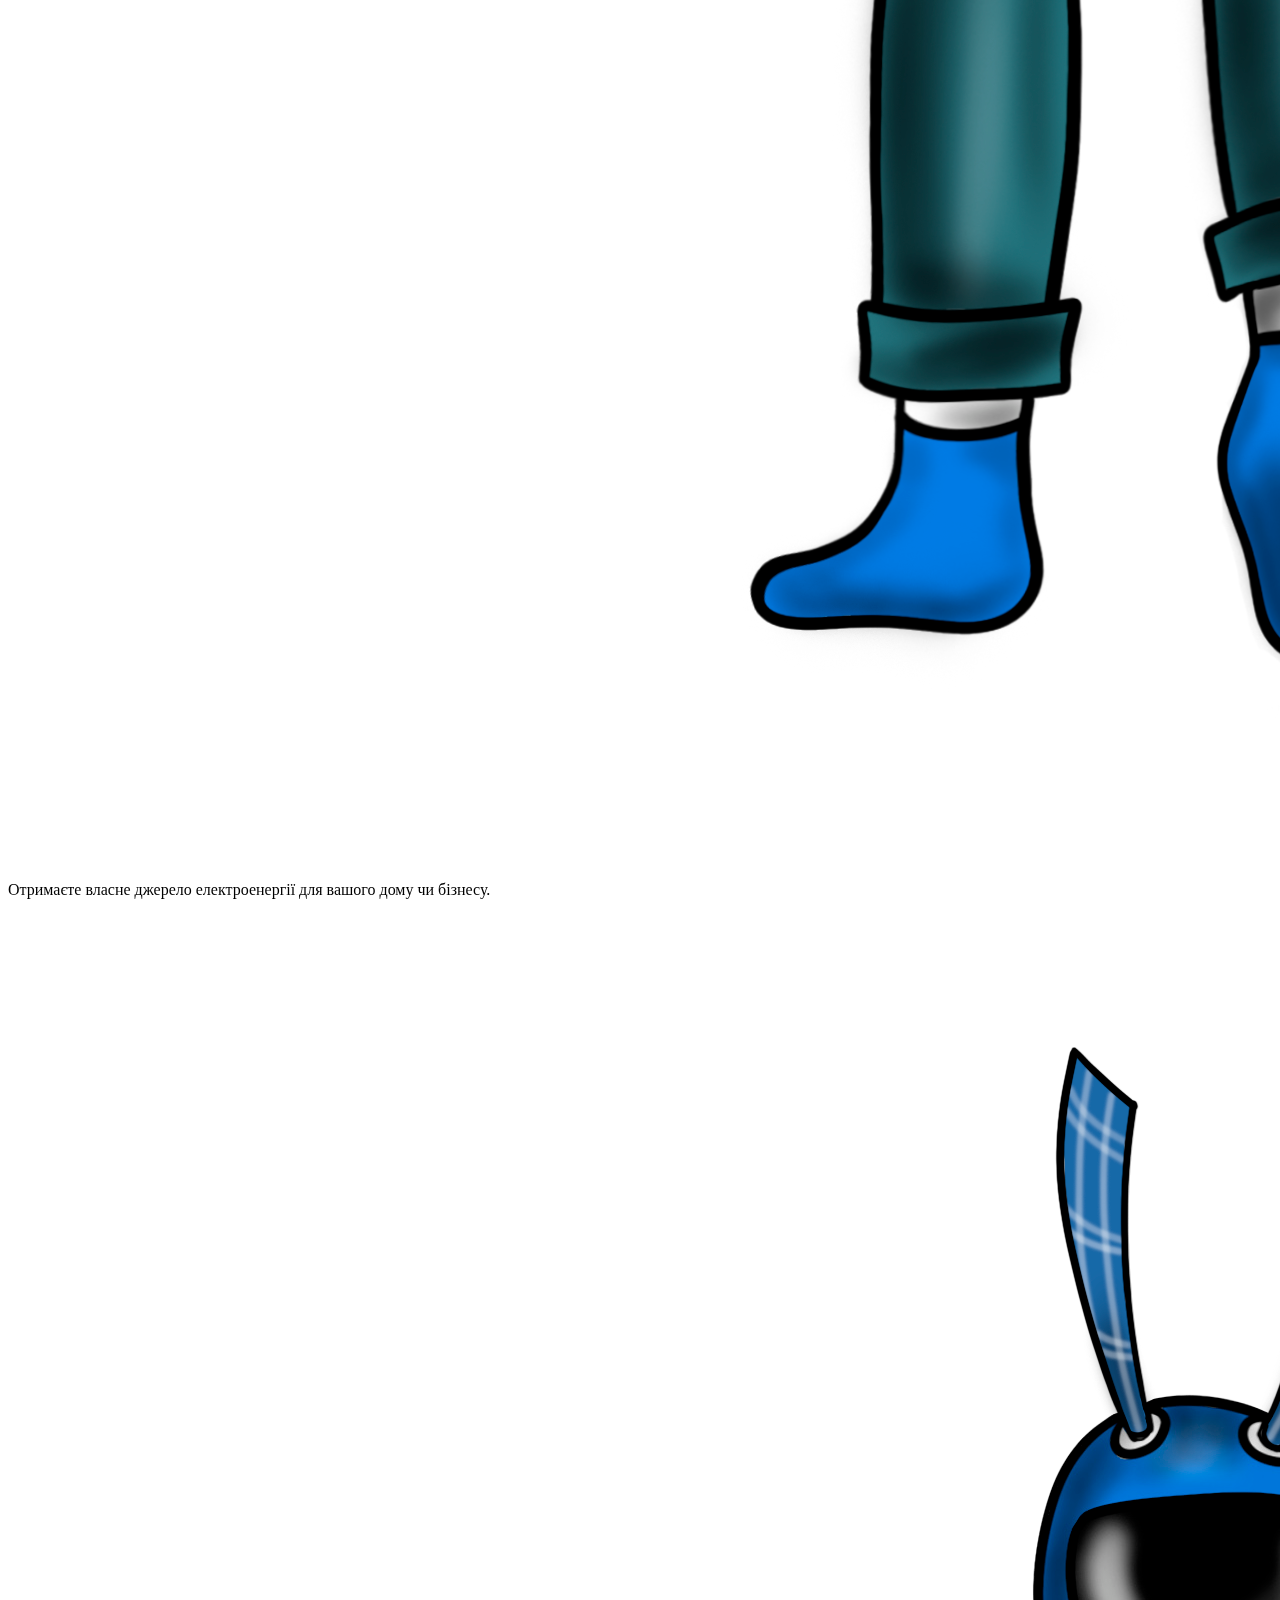
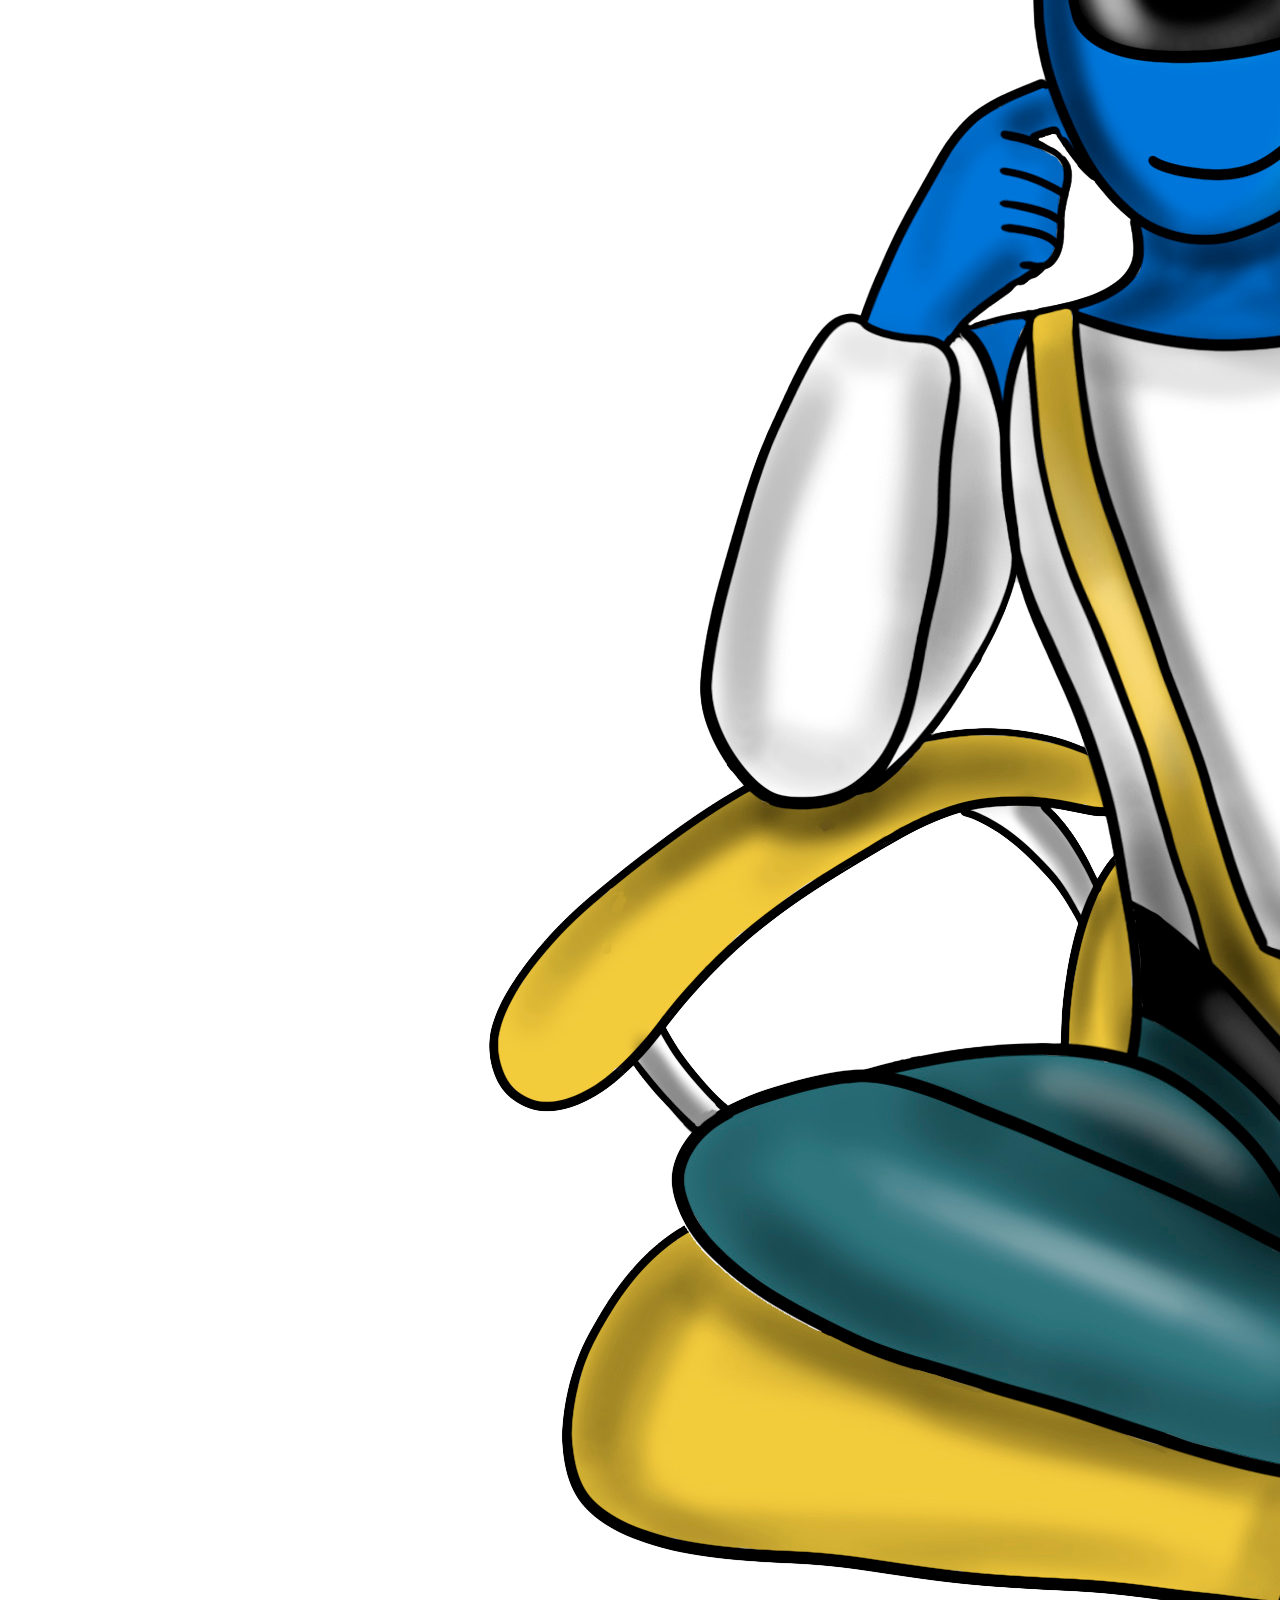
==== commit 89d38898: "Update index.html" ====
--- a/index.html
+++ b/index.html
@@ -33,7 +33,7 @@
 /></noscript>
 <!-- End Meta Pixel Code -->
 
-  <script src="js/nextenergy.min.js"></script>
+  <script src="/Iryna-Bryzhan.next-energy.github.io/js/nextenergy.min.js"></script>
 </head>
 <body>
   <style type="text/css">
@@ -54,7 +54,7 @@
           <div class="sprite"></div>
       </div>
     </div>
-     <div class="logo xx-4 s-fit _pppp __x05"> <a href="/"><img src="img/logo2.svg" alt="logo"></a></div>
+     <div class="logo xx-4 s-fit _pppp __x05"> <a href="/Iryna-Bryzhan.next-energy.github.io/index.html"><img src="/Iryna-Bryzhan.next-energy.github.io/img/logo2.svg" alt="logo"></a></div>
     </div>
     
   
@@ -70,7 +70,7 @@
       <a href=""></a>
       <a href="">EN</a>
     </div>
-    <a class="btn __t-base" href="tel:+380996448877"><img src="img/icon-phone.svg" alt=""> 099 <strong> 644 88 77</strong></a>
+    <a class="btn __t-base" href="tel:+380996448877"><img src="/Iryna-Bryzhan.next-energy.github.io/img/icon-phone.svg" alt=""> 099 <strong> 644 88 77</strong></a>
   </div>  
      
 </div>
@@ -97,12 +97,12 @@
     
     <section class="social __fff __opaq-05 sticky">
       <div class="social-item"> 
-        <a class="call" href="tel:+380996448877"><img src="img/icon-phone.svg" alt="phone"></a>
-        <a class="instagram-link" href="https://www.instagram.com/next.energy.ukraine/"><img src="img/instagram.jpeg" alt="Instagram"></a>
-        <a class="viber-link" href="viber://pa?chatURI=nextenergy"><img src="img/viber.png" alt="Viber"></a>
-        <a class="telegram-link" href="https://t.me/next_energy_bot"><img src="img/telegram.jpg.webp" alt="Telegram"></a>
-        <a class="whatsapp-link" href="https://wa.me/380996448877"><img src="img/whatsapp.svg.png" alt="WhatsApp"></a>
-        <a class="facebook-link" href="https://www.facebook.com/next.energy.ukraine/"><img src="img/facebook.svg.png" alt="Facebook"></a>
+        <a class="call" href="tel:+380996448877"><img src="/Iryna-Bryzhan.next-energy.github.io/img/icon-phone.svg" alt="phone"></a>
+        <a class="instagram-link" href="https://www.instagram.com/next.energy.ukraine/"><img src="/Iryna-Bryzhan.next-energy.github.io/img/instagram.jpeg" alt="Instagram"></a>
+        <a class="viber-link" href="viber://pa?chatURI=nextenergy"><img src="/Iryna-Bryzhan.next-energy.github.io/img/viber.png" alt="Viber"></a>
+        <a class="telegram-link" href="https://t.me/next_energy_bot"><img src="/Iryna-Bryzhan.next-energy.github.io/img/telegram.jpg.webp" alt="Telegram"></a>
+        <a class="whatsapp-link" href="https://wa.me/380996448877"><img src="/Iryna-Bryzhan.next-energy.github.io/img/whatsapp.svg.png" alt="WhatsApp"></a>
+        <a class="facebook-link" href="https://www.facebook.com/next.energy.ukraine/"><img src="/Iryna-Bryzhan.next-energy.github.io/img/facebook.svg.png" alt="Facebook"></a>
       </div>
     </section>
 
@@ -356,7 +356,7 @@
  </main>
   <footer>
     <div class="footer _jc-sb">
-      <div class="logo-footer"> <a href="/"><img src="img/logo2.svg" alt="logo"></a></div>
+      <div class="logo-footer"> <a href="/"><img src="/Iryna-Bryzhan.next-energy.github.io/img/logo2.svg" alt="logo"></a></div>
    
       <a class="btn footer-btn __t-base" href="tel:+380996448877"><svg viewBox="0 0 18 18"><use xlink:href="#icon-phone" fill="#3696F0"></use></svg> 099 <strong> 644 88 77</strong></a>
      
